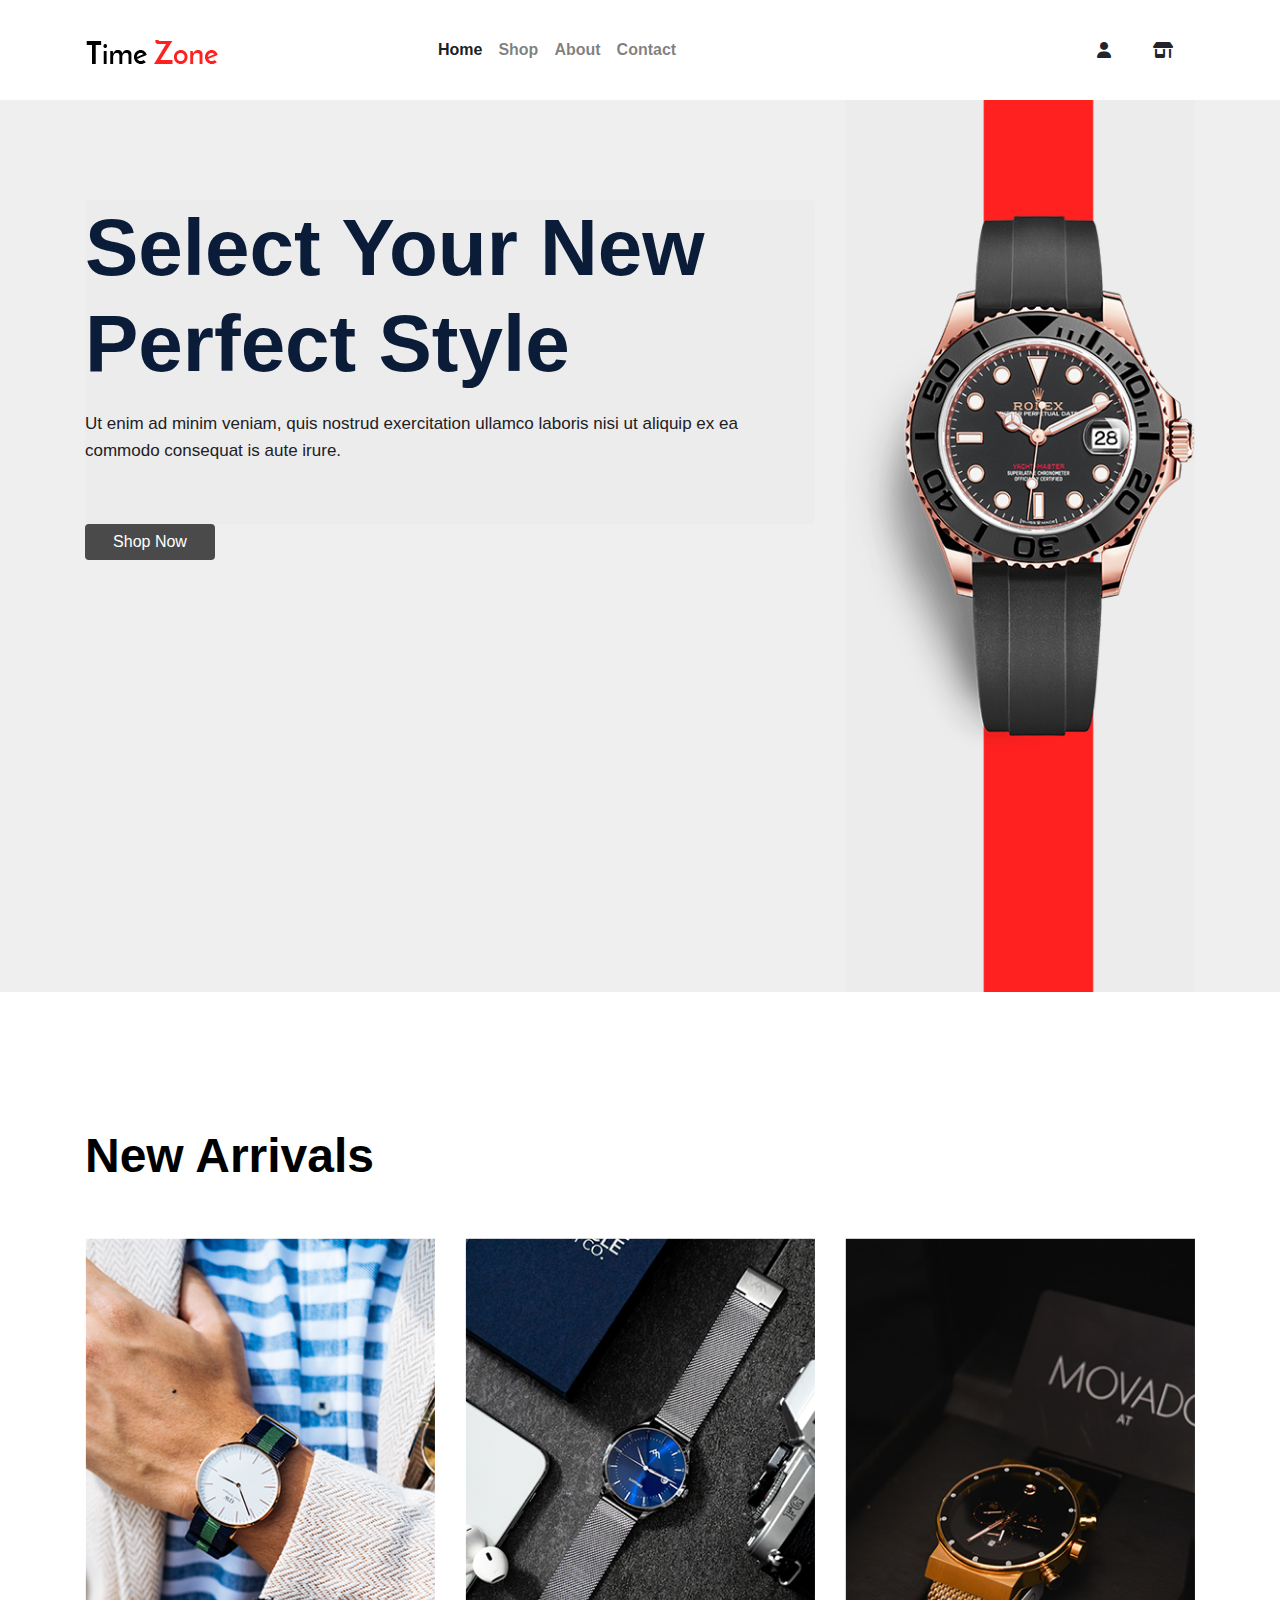
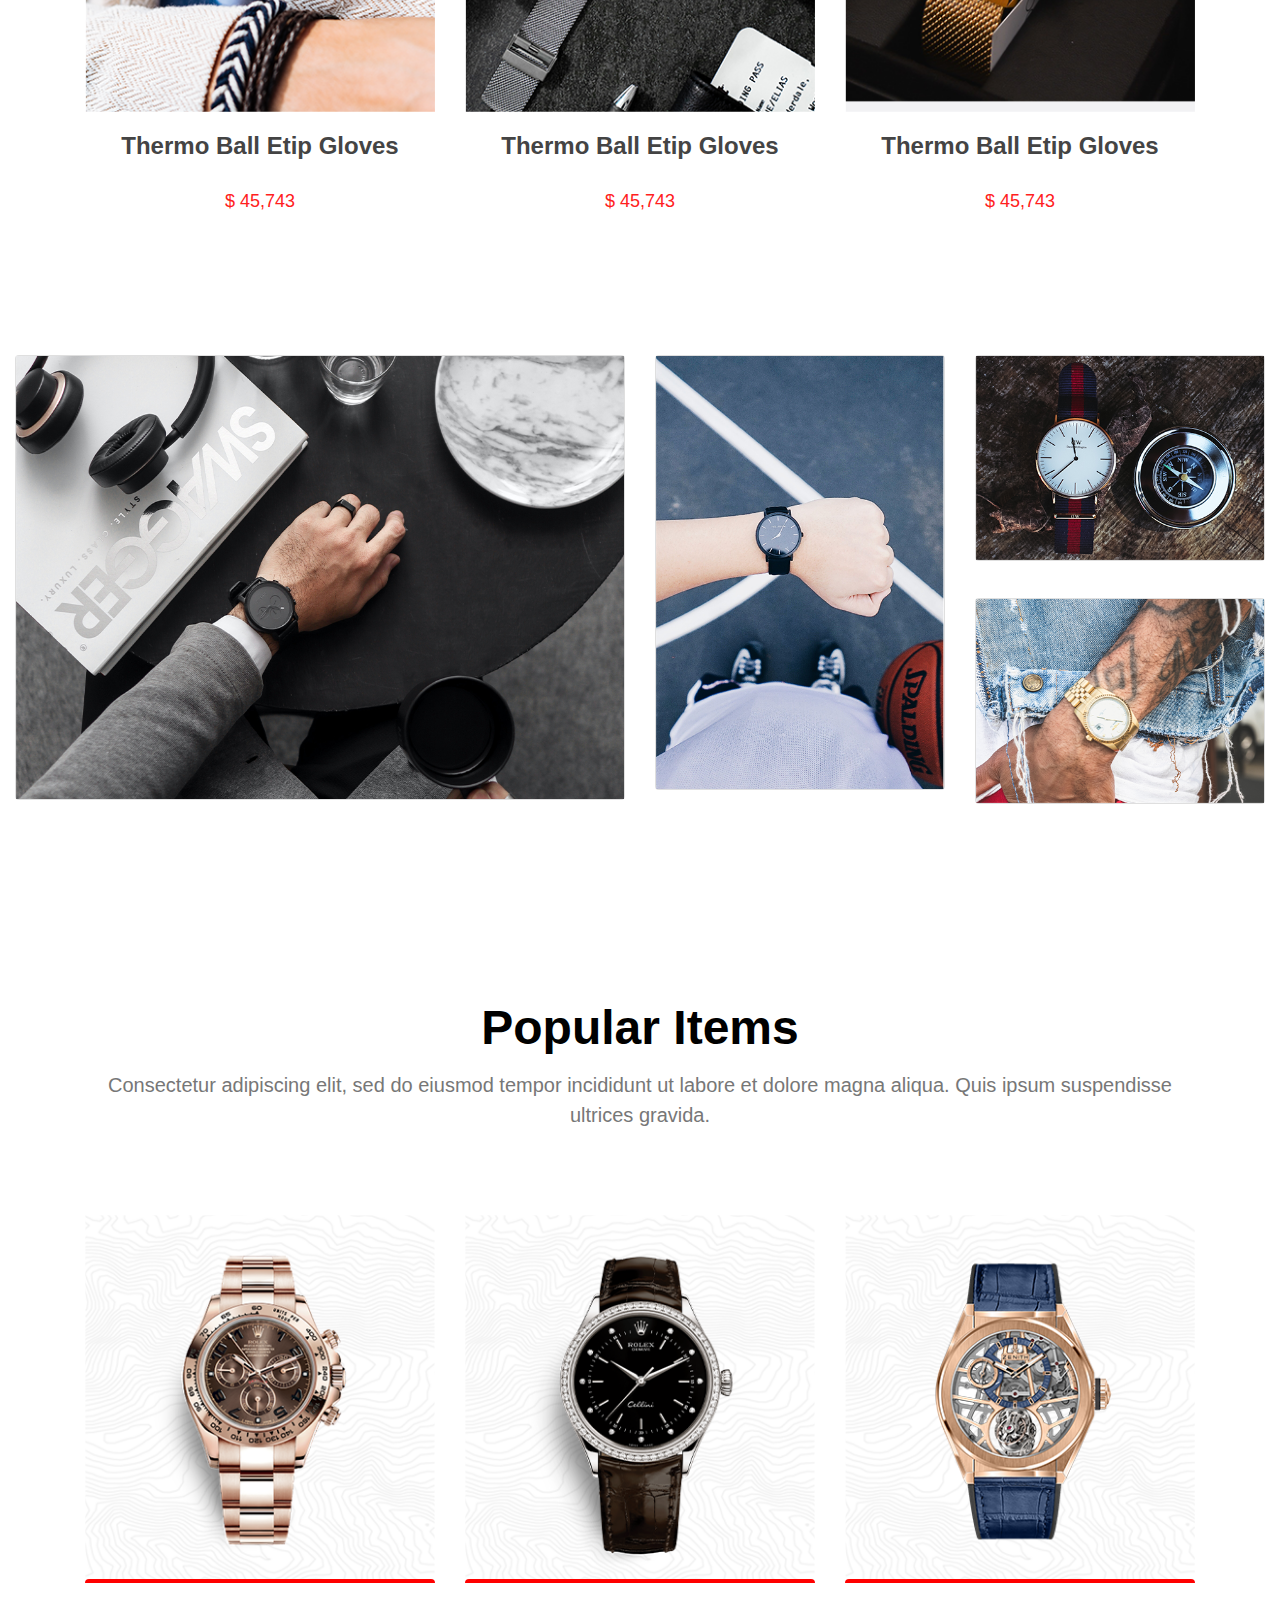
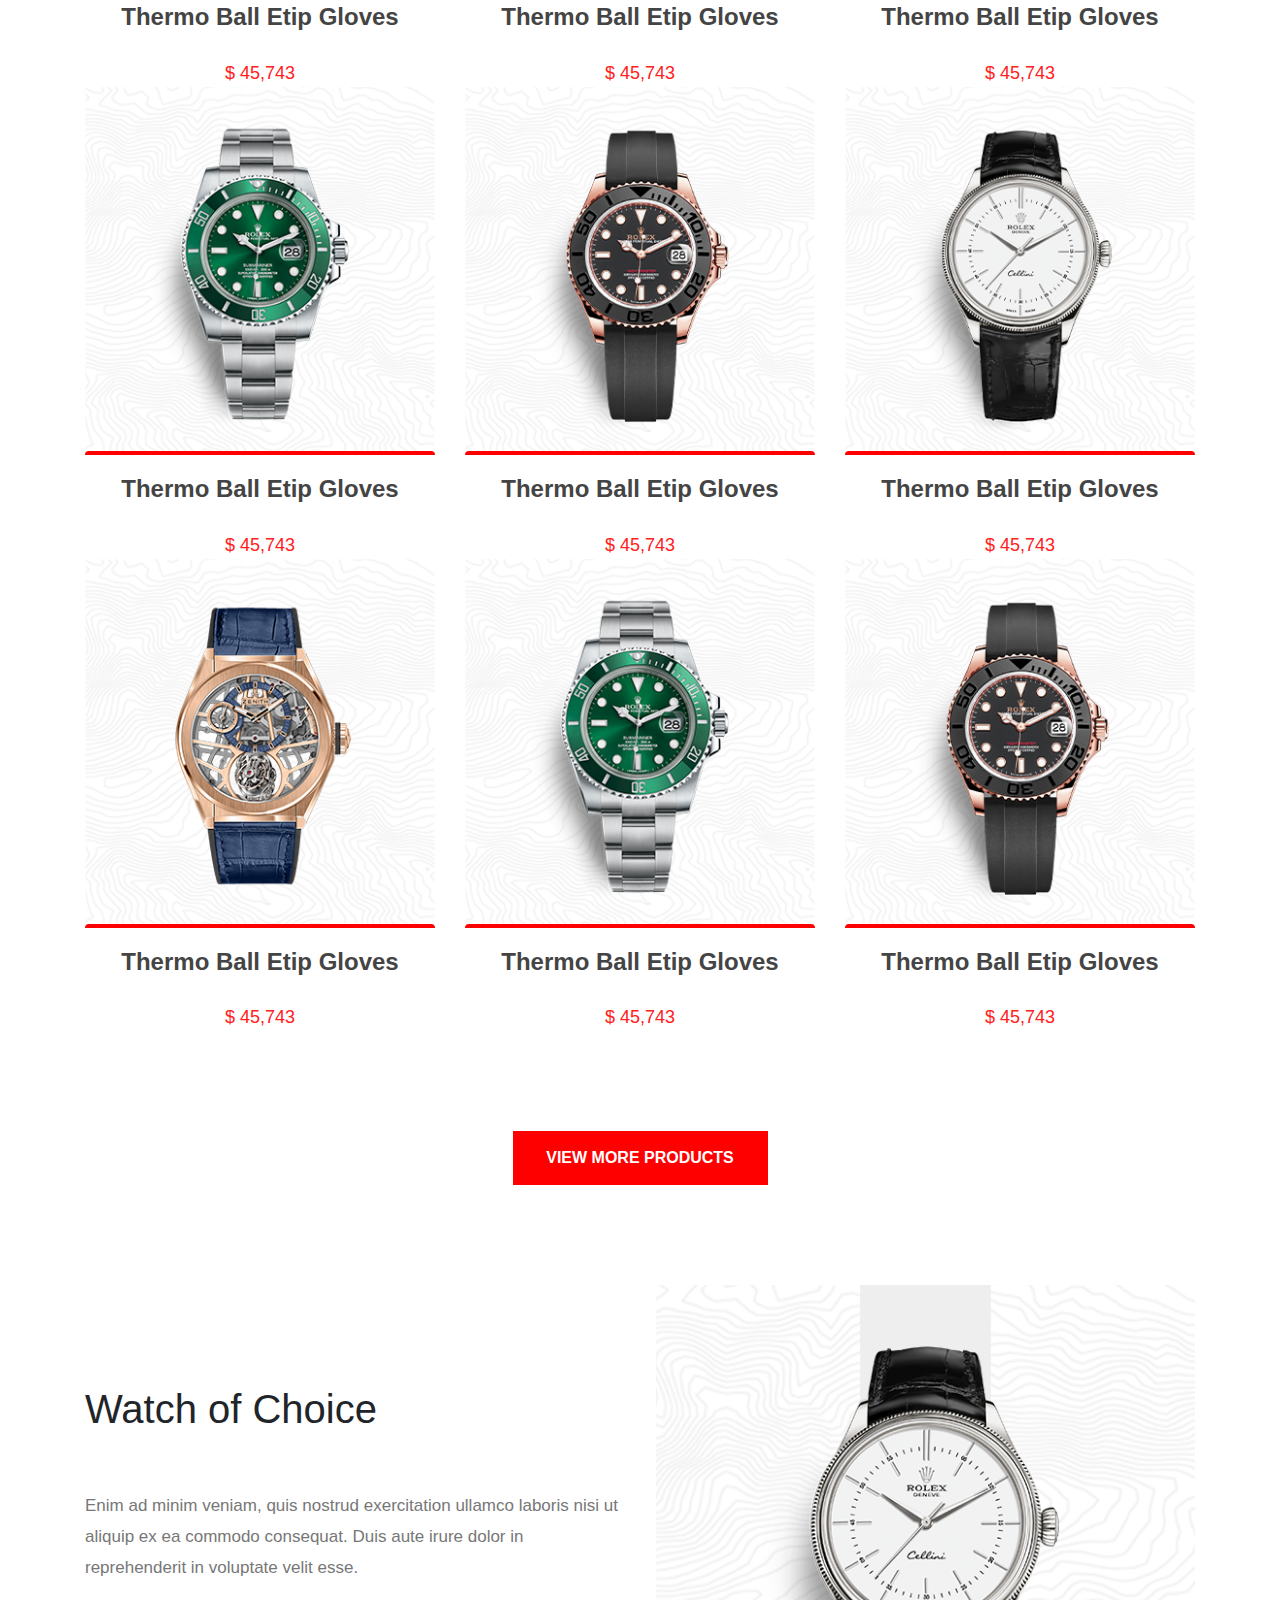
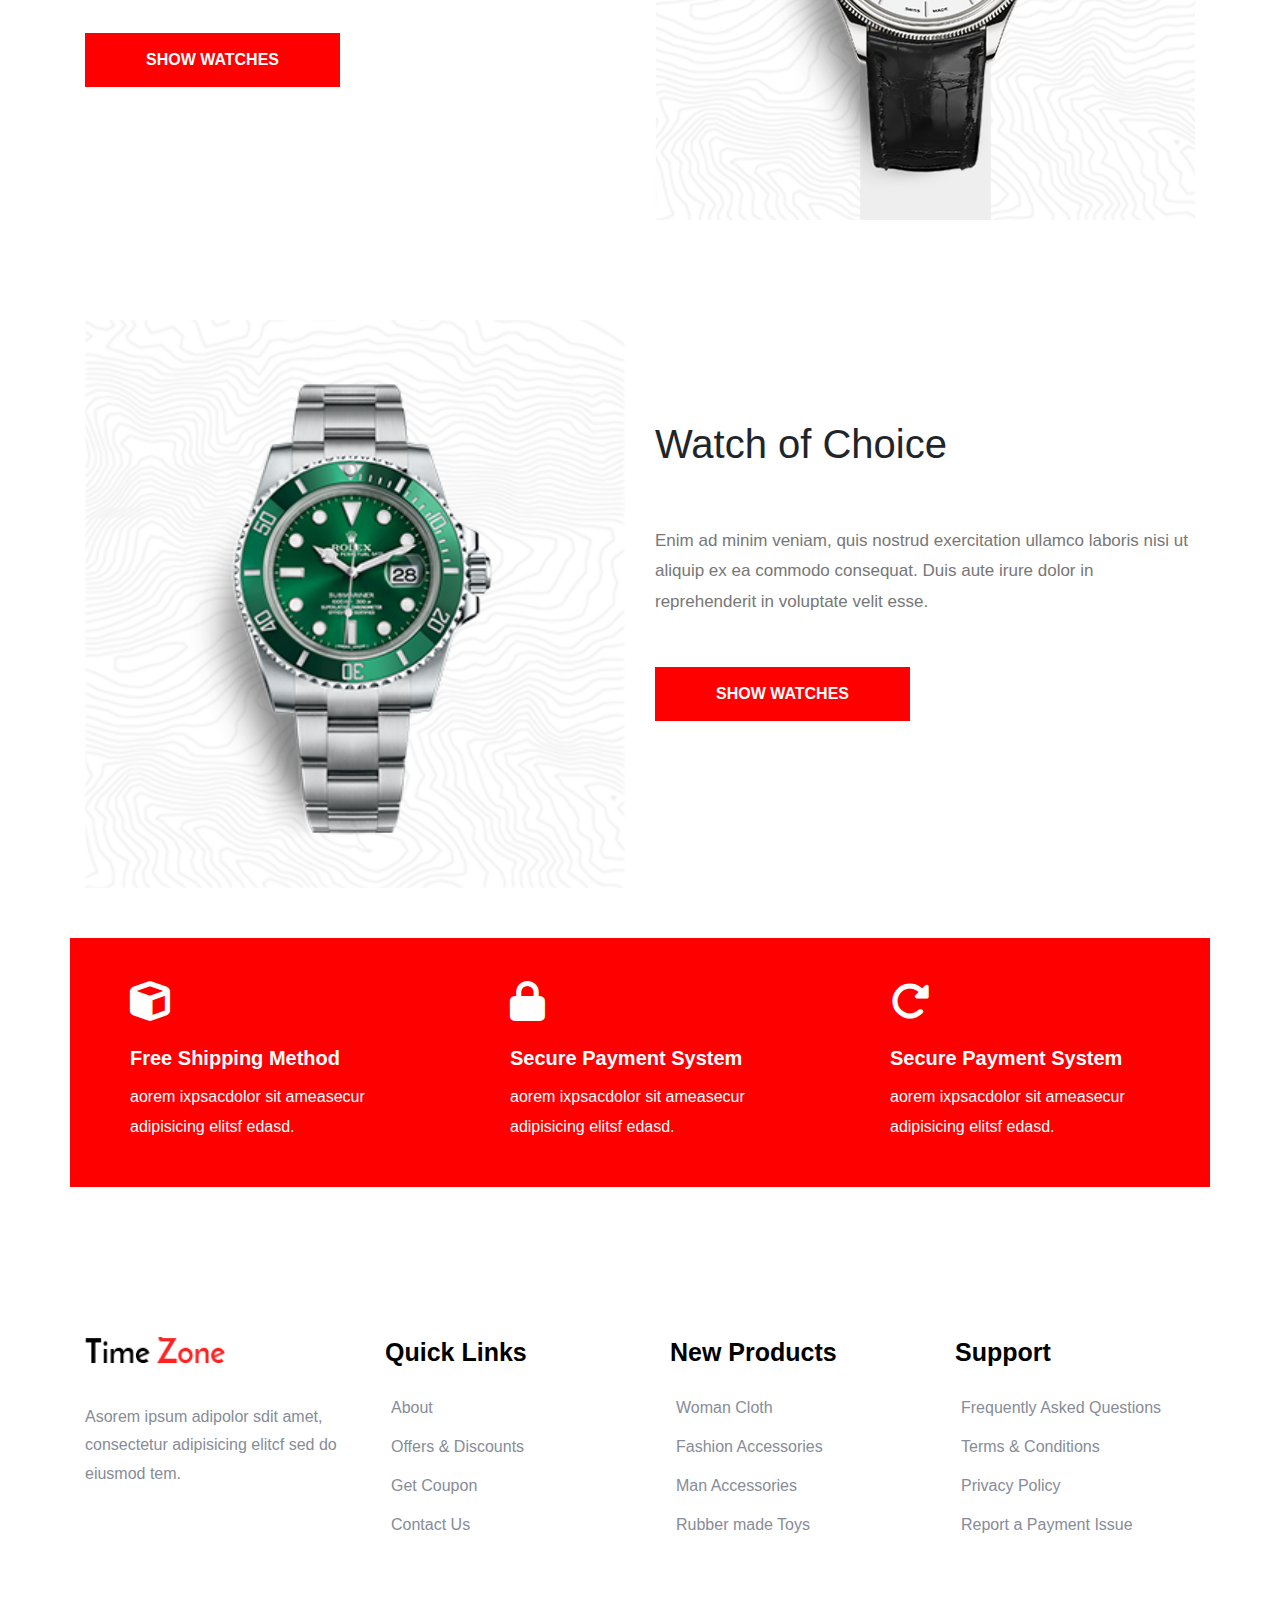
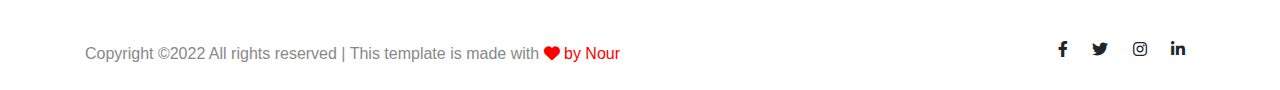
==== index.html @ ee5b6ab2 "home page" ====
<!DOCTYPE html>
<html lang="en">
<head>
    <meta charset="UTF-8">
    <meta name="viewport" content="width=device-width, initial-scale=1.0">
    
    <link rel="stylesheet" href="css/bootstrap.min.css">
    <link rel="stylesheet" href="css/main.css">
    <link rel="stylesheet" href="css/animate.css">
    <link rel="stylesheet" href="css/all.min.css">
    <title>home</title>
</head>
<body>

<header class="header color-head ">
    
    <nav class="navbar navbar-expand-lg navbar-light container">
        <a class="navbar-brand" href="#">
            <img src="img/download.webp">
        </a>
        <button class="navbar-toggler" type="button" data-toggle="collapse" data-target="#navbarSupportedContent"
                aria-controls="navbarSupportedContent" aria-expanded="false" aria-label="Toggle navigation">
                <span class="navbar-toggler-icon"></span>
        </button>
      
        <div class="collapse navbar-collapse" id="navbarSupportedContent">
          <ul class="navbar-nav m-auto">
            <li class="nav-item active">
              <a class="nav-link" href="index.html">Home <span class="sr-only">(current)</span></a>
            </li>
            <li class="nav-item">
              <a class="nav-link" href="shop.html">Shop</a>
            </li>
            <li class="nav-item">
              <a class="nav-link"  href="about.html">About</a>
            </li>
            <li class="nav-item">
                <a class="nav-link" href="contact.html">Contact</a>
            </li>
          </ul>
          <ul class="navbar-nav ml-auto">
          
            <li>
               <i class="fa-solid fa-user"></i>
            </li> 
            <li>
                <i class="fa-solid fa-shop"></i>
            </li> 
          </ul>

        </div>
      </nav>
</header>

<section class="watch">
    <div class="container">
        <div class="row">
          <div class="col-lg-8 col-md-6 col-sm-12">
              <div class="card">
                <h1 class="" style="animation-delay: 0.4s;">Select Your New Perfect Style</h1>
                <p  class="" style="animation-delay: 0.7s;">Ut enim ad minim veniam, quis nostrud exercitation ullamco laboris nisi ut aliquip ex ea commodo consequat is aute irure.</p>
             </div>
             <button type="button" class="btn btn-secondary">
                <a href="#pop">Shop Now</a>
              </button>
        </div>
          <div class="col-lg-4 col-md-6 col-sm-12 hidden">
            <div class="card img">
               <img src="img/xwatch.png">
            </div>
          </div>
        </div>
      </div>

</section>

<section class="arrival">
    <div class="container">

        <div class="text">
            <h2>New Arrivals</h2>
        </div>
        <div class="row">
           <div class="col-lg-4 col-md-6 col-sm-12">
               <div class="card">
                <div class="image">
                  <img src="img/xnew_product1.png">
                </div>
                <h3>Thermo Ball Etip Gloves</h3>
                <span>$ 45,743</span>
               </div>
          
           </div>
           <div class="col-lg-4 col-md-6 col-sm-12">
               <div class="card">     
                <div class="image">
                  <img src="img/xnew_product2.png">
                </div>
                <h3>Thermo Ball Etip Gloves</h3>
                <span>$ 45,743</span>
               </div>
               
            
           </div>
           <div class="col-lg-4 col-md-6 col-sm-12 m-auto">
              <div class="card">
                <div class="image">
                   <img src="img/xnew_product3.png">
                </div>

                <h3>Thermo Ball Etip Gloves</h3>
                <span>$ 45,743</span>
              </div>            
            
           </div>

        </div>
    </div>

</section>


<section class="man">
    <div class="container-fluid">
        <div class="row">
            <div class="col-lg-6 col-md-6 col-sm-12">
                <div class="card">
                  <div class="image">
                     <img src="img/xgallery1.webp">
                  </div>
                </div>
            </div>
            <div class="col-lg-3 col-md-6 col-sm-12">
                <div class="card">
                  <div class="image">
                     <img src="img/xgallery2.webp">
                  </div>
                </div>
            </div>
            <div class="col-lg-3 col-md-6 col-sm-12">
                <div class="card  card2 arrange">
                  <div class="image">
                     <img src="img/xgallery3.webp">
                  </div>
                </div>

                <div class="card arrange">
                    <div class="image">
                       <img src="img/xgallery4.webp">
                    </div>
                  </div>
            </div>



        </div>

    </div>

</section>


<section class="popular" id="pop">
    <div class="container">
        <div class="section-tittle mb-70 text-center change">
            <h2>Popular Items</h2>
            <p>Consectetur adipiscing elit, sed do eiusmod tempor incididunt ut labore et dolore magna aliqua. Quis ipsum suspendisse ultrices gravida.</p>
        </div>


        <div class="row">
           <div class="col-lg-4 col-md-6">
              <div class="card appear">
                  <div class="image">
                      <img src="img/xpopular1.png">
                      <i class="fa-solid fa-heart"></i>
                      <button class="btn">Add To cart</button>
                  </div>
                  <h3>Thermo Ball Etip Gloves</h3>
                  <span>$ 45,743</span>
              </div>

           </div>
           <div class="col-lg-4 col-md-6">
            <div class="card appear">
                <div class="image">
                    <img src="img/xpopular2.png">
                    <i class="fa-solid fa-heart"></i>
                    <button class="btn">Add To cart</button>
                </div>
                <h3>Thermo Ball Etip Gloves</h3>
                <span>$ 45,743</span>
            </div>

         </div>

         <div class="col-lg-4 col-md-6">
            <div class="card appear">
                <div class="image">
                    <img src="img/xpopular3.png">
                    <i class="fa-solid fa-heart"></i>
                    <button class="btn">Add To cart</button>
                </div>
                <h3>Thermo Ball Etip Gloves</h3>
                <span>$ 45,743</span>
            </div>

         </div>

         <div class="col-lg-4 col-md-6">
            <div class="card appear">
                <div class="image">
                    <img src="img/xpopular4.png">
                    <i class="fa-solid fa-heart"></i>
                    <button class="btn">Add To cart</button>
                </div>
                <h3>Thermo Ball Etip Gloves</h3>
                <span>$ 45,743</span>
            </div>

         </div>
         <div class="col-lg-4 col-md-6">
          <div class="card appear">
              <div class="image">
                  <img src="img/xpopular5.png">
                  <i class="fa-solid fa-heart"></i>
                  <button class="btn">Add To cart</button>
              </div>
              <h3>Thermo Ball Etip Gloves</h3>
              <span>$ 45,743</span>
          </div>

       </div>

       <div class="col-lg-4 col-md-6">
          <div class="card appear">
              <div class="image">
                  <img src="img/xpopular6.png">
                  <i class="fa-solid fa-heart"></i>
                  <button class="btn">Add To cart</button>
              </div>
              <h3>Thermo Ball Etip Gloves</h3>
              <span>$ 45,743</span>
          </div>

       </div>

       <div class="col-lg-4 col-md-6">
        <div class="card appear">
            <div class="image">
                <img src="img/xpopular3.png">
                <i class="fa-solid fa-heart"></i>
                <button class="btn">Add To cart</button>
            </div>
            <h3>Thermo Ball Etip Gloves</h3>
            <span>$ 45,743</span>
        </div>

     </div>

     <div class="col-lg-4 col-md-6">
        <div class="card appear">
            <div class="image">
                <img src="img/xpopular4.png">
                <i class="fa-solid fa-heart"></i>
                <button class="btn">Add To cart</button>
            </div>
            <h3>Thermo Ball Etip Gloves</h3>
            <span>$ 45,743</span>
        </div>

     </div>
     <div class="col-lg-4 col-md-6">
      <div class="card appear">
          <div class="image">
              <img src="img/xpopular5.png">
              <i class="fa-solid fa-heart"></i>
              <button class="btn">Add To cart</button>
          </div>
          <h3>Thermo Ball Etip Gloves</h3>
          <span>$ 45,743</span>
      </div>

   </div>


        </div>
     <div class="row justify-content-center">
         <div class="button">
            <button type="button" class="btn2 btn-secondary" id="show">
                VIEW MORE PRODUCTS
            </button>
        </div>
           
     </div>
 

    </div>
</section>


<!-- <section class="vid">
    <div class="container-fluid">
        <div class="row">
           <div class="col-lg-12">
            <video loop muted>
                <source src="video/Prickly Situation – Munki and Trunk Season 1 #7.mp4">
           </video>
        </div>
    </div>



</section> -->


<section class="choice">
    <div class="container">
       <div class="row">
           <div class="col-lg-6 col-md-6 col-sm-12 show">
               <div class="card">
                    <h1>Watch of Choice</h1>
                    <p>Enim ad minim veniam, quis nostrud exercitation ullamco laboris nisi ut aliquip ex ea commodo consequat. Duis aute 
                        irure dolor in reprehenderit in voluptate velit esse.</p>
                    <button type="button" class="btn3 btn-secondary">
                            <a href="#">SHOW WATCHES</a>
                    </button>
               </div>
        </div>
           <div class="col-lg-6 col-md-6 col-sm-12">
                <div class="card">
                <img src="img/xchoce_watch1.webp">
                </div>

           </div>


       </div>


    </div>

</section>

<section class="choice">
    <div class="container">
       <div class="row">

            <div class="col-lg-6 col-md-6">
                <div class="card">
                   <img src="img/xpopular4.png">
               </div>

            </div>
         <div class="col-lg-6 show col-md-6">
           <div class="card">
                <h1>Watch of Choice</h1>
                <p>Enim ad minim veniam, quis nostrud exercitation ullamco laboris nisi ut aliquip ex ea commodo consequat. Duis aute 
                    irure dolor in reprehenderit in voluptate velit esse.</p>
                <button type="button" class="btn3 btn-secondary">
                        <a href="#">SHOW WATCHES</a>
                </button>
            </div>
          </div>

        </div>

    </div>

</section>


<section class="secure">
    <div class="container">
        <div class="row">
          <div class="col-lg-4 col-md-6 col-sm-12">
              <div class="card">
                <i class="fa-solid fa-cube"></i>
                <h6>Free Shipping Method</h6>
                <p>aorem ixpsacdolor sit ameasecur adipisicing elitsf edasd.</p>
              </div>
          </div>

          <div class="col-lg-4 col-md-6 col-sm-12">
            <div class="card">
              <i class="fa-solid fa-lock"></i>
              <h6>Secure Payment System</h6>
              <p>aorem ixpsacdolor sit ameasecur adipisicing elitsf edasd.</p>
            </div>


        </div>

        <div class="col-lg-4 col-md-6 col-sm-12">
            <div class="card">
              <i class="fa-solid fa-rotate-right"></i>
              <h6>Secure Payment System</h6>
              <p>aorem ixpsacdolor sit ameasecur adipisicing elitsf edasd.</p>
            </div>


        </div>


        </div>
    </div>

</section>

<section class="foot">
   <div class="container">
       <div class="row">
           <div class="col-lg-3 col-md-6 col-sm-12">
             <div class="card">
               <div class="logo">
                    <a href="index.html">
                        <img src="img/download.webp" alt="">
                    </a>
               </div>

               <p>Asorem ipsum adipolor sdit amet, consectetur adipisicing 
                   elitcf sed do eiusmod tem.</p>

             </div>

           </div>

           <div class="col-lg-3 col-md-6 col-sm-12">
            <div class="card">
                <h4>Quick Links</h4>
                <ul>
                    <li><a href="#">About</a></li>
                    <li><a href="#"> Offers &amp; Discounts</a></li>
                    <li><a href="#"> Get Coupon</a></li>
                    <li><a href="#"> Contact Us</a></li>
                </ul>

               
            </div>

          </div>

          <div class="col-lg-3 col-md-6 col-sm-12">
            <div class="card">
                <h4>New Products</h4>
                <ul>
                    <li><a href="#">Woman Cloth</a></li>
                    <li><a href="#">Fashion Accessories</a></li>
                    <li><a href="#"> Man Accessories</a></li>
                    <li><a href="#"> Rubber made Toys</a></li>
                </ul>
               
            </div>

          </div>

          <div class="col-lg-3 col-md-6 col-sm-12">
            <div class="card">
                <h4>Support</h4>
                <ul>
                    <li><a href="#" class="freq">Frequently Asked Questions</a></li>
                    <li><a href="#">Terms &amp; Conditions</a></li>
                    <li><a href="#">Privacy Policy</a></li>
                    <li><a href="#" class="freq">Report a Payment Issue</a></li>
                </ul>
                     
            </div>

          </div>
       </div>

       <div class="corlib">
           <div class="face2">
            <p>Copyright ©2022 All rights reserved | This template is made with 
            <i class="fa-solid fa-heart"></i>
            <a class="nour" href="https://colorlib.com/">by Nour</a></p>
            
        
            </div>
            <div class="face">
                <a class="lin" href="#"><i class="fa-brands fa-facebook-f"></i></a>
                <a class="lin" href="#"><i class="fa-brands fa-twitter"></i></a>
                <a class="lin"  href="#"><i class="fa-brands fa-instagram"></i></a>
                <a class="lin"  href="#"><i class="fa-brands fa-linkedin-in"></i></a>

            </div>
        </div>
   </div>

</section>






<script src="js/jquery.slim.min.js"></script>
<script src="js/popper.min.js"></script>
<script src="js/bootstrap.min.js"></script>
<script src="js/wow.min.js"></script>
<script src="js/scriptFile.js"></script>
    
</body>
</html>
---- css/main.css ----
*{
    margin: 0;
    padding: 0;
}

img {
    width: 100%;
}
nav{
    height: 100px;
}
li a{
        font-size: 16px;
        font-family: "Josefin Sans",sans-serif;
        color: #141517;
        font-weight: 600;
        padding: 45px 21px;
}
.container{
  padding-left:-20px;
 
}  
li i{
    padding: 45px 21px;
}
header{
    position: fixed;
    width: 100%;
    z-index: 5;
}
.color-head{
   background-color: #fff;
}

/* start of home page */
.watch{
    background: rgba(204, 204, 204, 0.315);
}
.watch .col-lg-8{
margin-top: 200px;
justify-content: center;
position: relative;
}
.watch .col-lg-8 h1{
    font-size: 80px;
    font-weight: 600;
    line-height: 1.2;
    font-family: "Josefin Sans",sans-serif;
    color: #0b1c39;
    /* padding-top: 150px; */
    
}
.watch .col-lg-8 p{
    font-size: 17px;
    line-height: 1.6;
    font-weight: 400;
    margin-bottom: 39px;
    color: #212025;
    margin-bottom: 60px;
    padding-right: 50px;
    padding-top: 10px;
}
.watch .img {
    overflow: hidden;
}
.watch .img img {
    animation-name: watch;
    animation-duration: 3s;
    animation-iteration-count: infinite;

}

@keyframes watch {
    0% {
        transform: scale(1);
    }

    50% {
        transform: scale(1.04);
    }

    100% {
        transform: scale(1);
    }
}

.watch .card{
    background: rgba(204, 204, 204, 0.055);
    border: none;
}
.watch .btn{
    border: none;
    width: 130px;
    position: relative;
    z-index: 1;
    background: #4a4a4b;
}


.btn::after{
    content: "";
    position: absolute;
    inset: 0;
    width:0%;
    height:100%;
    z-index: -1;
    border-radius: 0px;
    background-color: red;
    transition: all 0.5s cubic-bezier(0.5, 1.6, 0.4, 0.7);
}
.btn:hover::after{
  
    width: 100%;

   
}
.watch .btn a{
    text-decoration: none;
    color: #fff;
    z-index: 3;
}
.arrival{
    margin-top: 70px;
    margin-bottom: 70px;
}
.arrival .text h2{
    color: #000;
    font-size: 48px;
    font-weight: 700;
    font-family: "Josefin Sans",sans-serif;
    padding-top: 70px;
    line-height: 1;
    padding-bottom: 50px;
}
.arrival .col-lg-4 h3{
    padding-top: 20px;
    color: #444444;
    font-weight: 700;
    font-size: 24px;
    text-align: center;
}
.arrival .col-lg-4 span{
  text-align: center;
  padding-top: 20px;
  color: #ff2020;
  font-size: 18px;
  font-weight: 500;
}
.arrival .card{
    border: none;
}
.arrival .card .image{
   overflow: hidden;
}
.arrival .card img{
   
    transition: all 0.5s;
}

.arrival .card:hover img{
   transform: scale(1.1);
}

.man{
    padding-top: 70px;
    margin-bottom: 200px;
}
.man .card2{  
      margin-bottom: 37px;
}

.man .card .image{
    overflow: hidden;
 }
 .man .card img{
    
     transition: all 0.5s;
 }
 
 .man .card:hover img{
    transform: scale(1.1);
    opacity: 0.5;
 }

.popular .change h2{
    color: #000;
    font-size: 48px;
    font-weight: 700;
    line-height: 1;
    font-family: "Josefin Sans",sans-serif;
    margin-top: 70px;
}
.popular .change p{
    font-family: "Roboto",sans-serif;
    color: #777;
    font-size: 20px;
    line-height: 1.5;
    margin-bottom: 15px;
    text-align: center;
    padding-top: 10px; 
    padding-bottom: 70px;
    
}

.popular .card{
    border: none;
}
.popular .col-lg-4 h3{
    padding-top: 20px;
    color: #444444;
    font-weight: 700;
    font-size: 24px;
    text-align: center;
}
.popular .col-lg-4 span{
  text-align: center;
  padding-top: 20px;
  color: #ff2020;
  font-size: 18px;
  font-weight: 500;
}
.popular .image {
    position: relative;
    overflow: hidden;
}
.popular .card i{
    position: absolute;
    right: 0;
    top: 0;
    visibility: hidden;
    font-size: 35px;
    transition: all 0.5s;
   
}
.popular .card:hover i{
    visibility:visible
}
.popular .card .btn{
    border: none;
    background-color: red;
    padding: 15px 25px;
   position: absolute;
   left: 0;
   right: 0;
   bottom: -50px;
   transition: all 0.5s;
}

.popular .card:hover .btn{
    bottom: 0;
}
.popular .btn2 a{
    text-decoration: none;
    color: #fff;
    z-index: 3;
}
.popular .button{
    padding-top: 100px;
}
.popular .btn2{
    border: none;
    width: 255px;
    padding: 15px 10px;
    position: relative;
    z-index: 1;
    background-color: red;
    font-size: 16px;
    font-weight: 600;
    position: relative;
 
    
}
.btn2::after{
    content: "";
    position: absolute;
    inset: 0;
    width:0%;
    height:100%;
    z-index: -1;
    border-radius: 0px; 
    background: #4a4a4b;
    transition: all 0.5s cubic-bezier(0.5, 1.6, 0.4, 0.7);
}
.btn2:hover::after{
    width: 100%;
    height: 100%;
}
.choice{
    margin-top: 100px;
}
.choice .card{
    border: none;
}
.choice .show{
    margin-top: 100px;
}
.choice .row .h1{
    color: #000;
    font-size: 100px;
    font-weight: 700;
    line-height: 1;
    margin-bottom: 40px;
    font-style: normal;
    font-family: "Josefin Sans",sans-serif;
}
.choice .row p{
    margin-bottom: 50px;
    font-size: 17px;
    font-family: "Roboto",sans-serif;
    color: #777;
    padding-top: 50px;
    line-height: 1.8;
}

.choice .btn3 a{
    text-decoration: none;
    color: #fff;
    z-index: 3;
}
.choice .button{
    padding-top: 100px;
}
.choice .btn3{
    border: none;
    width: 255px;
    padding: 15px 10px;
    position: relative;
    z-index: 1;
    background-color: red;
    font-size: 16px;
    font-weight: 600;
    position: relative;
 
    
}
.btn3::after{
    content: "";
    position: absolute;
    inset: 0;
    width:0%;
    height:100%;
    z-index: -1;
    border-radius: 0px; 
    background: #4a4a4b;
    transition: all 0.5s cubic-bezier(0.5, 1.6, 0.4, 0.7);
}
.btn3:hover::after{
    width: 100%;
    height: 100%;
}

.secure{
    margin-top: 50px;
}
.secure .container{
    background-color: red;
}
.secure .row{
    padding-bottom: 30px;
}
.secure .card{
    padding: 43px 20px 0 45px;
    background-color: red;
    border: none;
}
.secure .card i{
    font-size: 40px;
    color: #fff;
    margin-bottom: 25px;
    display: block;
}

.secure .card h6{
    color: #fff;
    font-size: 20px;
    font-weight: 700;
    line-height: 1.2;
    margin-bottom: 12px;
    font-family: "Roboto",sans-serif;
}
.secure .card p{
    font-family: "Roboto",sans-serif;
    font-size: 16px;
    line-height: 30px;
    margin-bottom: 15px;
    color: #fff;
}

.foot{
    margin-top: 150px;
}

.foot .card .logo{
    margin-bottom: 40px;
    width:140px;
}
.foot .card {
   border: none;
   
}
.foot .card p{
    color: #868c98;
    font-size: 16px;
    margin-bottom: 50px;
    line-height: 1.8;
    font-family: "Roboto",sans-serif;
}
.foot .card h4{
    color: #000;
    font-size: 25px;
    margin-bottom: 29px;
    font-weight: 550;
    font-family: "Roboto",sans-serif;
    padding-left: 15px;
}
.foot .card ul{
    list-style: none;
}
.foot .card li{
    margin-bottom: 15px;
}
.foot .card li a{
    color: #868c98;
    font-weight: 300;
}

.foot .corlib{
    margin-top: 70px;
    display: flex;
    flex-wrap: wrap;
    justify-content: space-between;
}
.foot .corlib p{
   color: #888888;
    font-weight: 300;
    font-size: 16px;
    line-height: 2;
    margin-bottom: 20px;
}
.foot .corlib a{
    color: red;
}
.foot .corlib .face2 i{
    color: red;
}
.foot .corlib .face .lin{
    color: #212529;
}

.foot .corlib .face .lin{
   padding: 0px 10px;
   transition: all 0.5s;
} 
.foot .corlib .lin:hover i{
    transform: rotateX(360deg);
}

/* end of home page */


/* start of about page */
.about{
    margin: auto;
    background-image: url("../img/about_hero.png.webp");
    height: 500px;
    background-size: cover; 
    margin-bottom: 100px;
}
.about .row {
    position: relative;
}
.about .row h2{
    font-size: 70px;
    font-weight: 700;
    font-family: "Josefin Sans",sans-serif;
    color: #0b1c39;
    position: absolute;
    top:180px;
    left: 370px;
}
.mission{
    margin-top: 100px;
}
.mission .card{
    border: none;
    margin-left: 20px;
}
.mission .row{
    padding-left: 50px;
}
.mission .card h4{
    font-size: 30px;
    font-family: "Josefin Sans",sans-serif;
    font-weight: 700;
    margin-bottom: 10px;
    color: #000a2d;
    display: inline-block;
    position: relative;
    padding-left: 68px;
}
.mission .card h4::before{
    position: absolute;
    content: "";
    width: 54px;
    height: 2px;
    background: #eb566c;
    left: 0px;
    top: 50%;
    transform: translateY(-50%);
}

.mission .card p{
    color: #464d65;
    font-family: "Roboto",sans-serif;
    font-size: 11px;
    line-height: 1.8;
    margin-top: 10px;
}

.mission .card .padd{
    padding-bottom: 50px;
}

/* end of about page */

/* start of contact page */


.contact {
    background-image: url("../img/about_hero.png.webp");
    background-size: cover;
    height: 500px;
    position: relative;
}
.contact .card{
    border: none;
 
}
.contact .row h2{
    font-size: 40px;
    font-weight: 700;
    font-family: "Josefin Sans",sans-serif;
    color: #0b1c39;
    margin-top: 0px;
    text-align: center;
    position: absolute;
    top: 50%;
    left: 40%;
}

.map{
    margin-top: 70px;
}
.map .row {
    margin: auto;
}
 .map .row .col-lg-12 {
      margin: auto;
      padding-left: 200px;
}  

.get .card h2{
    font-size: 27px;
    font-weight: 600;
    margin-bottom: 20px;
    font-family: "Josefin Sans",sans-serif;
    color: #0b1c39;
    padding-top: 50px;
}
.get .card{
    border: none;
}
.get .card .form-control{
    padding-bottom: 20px;
   margin-top: 15px;
}
.get .flex{
    display: flex;
    flex-wrap: wrap;
    padding-top: 15px;
    justify-content: space-between;
    
}

.get .card .padd{
    margin-right: 50px;
}

.get .button-position{
  margin-top: 40px;
  margin-left: -10px;
} 

.get .button {
    border: 1px solid transparent;
    font-size: 15px;
    font-weight: 500;
    padding: 12px 54px;
    border-radius: 4px;
    color: #fff;
    border: 1px solid #fdcb9e;
    background-color: #ff2020;
    font-family: "Josefin Sans",sans-serif;
    transition: all 0.5s;
} 
.get .button:hover{
    color: #000;
    transform: scale(1.02);
}

.get .card .house{
    margin-top: 110px;
    margin-bottom: 20px;
}
.get .card .phone{
    margin-bottom: 20px;
}
.get .logo-text{
    display: flex;
    flex-wrap: wrap;
    margin-left: 25px;
}
.get .card .logo{
    margin-right: 20px;
    color: #8f9195;
    font-size: 27px;
}
.get .card .text h3{
    font-size: 16px;
    color: #2a2a2a;
    font-family: "Josefin Sans",sans-serif;
    color: #0b1c39;
    font-weight: 500;
}

.get .card .text p{
    color: #8a8a8a;
    font-family: "Roboto",sans-serif;
    color: #777;
    font-size: 16px;
    margin-bottom: 15px;
}

/* end of contact page */











@media screen and (max-width:992px) {
    .arrival .row .padd{
        padding-top: 45px;
    }

    .watch .col-lg-8 h1 {
        font-size: 40px;
    }
    .watch .img{
        width: 55%;
    }
    .man .arrange{
        padding-top: 85px;
    }
    .secure{
        margin-top: 50px;
     }


     .contact h2{
        left: 200px;
    }
    .about .row h2{
        left: 218px;
    }
    .mission .row p{
     font-size: 18px;
    }
    .secure .card h6{
        font-size: 22px;
    }
    .secure .card p{
      font-size: 20px;
    }
    .foot .card p{
      font-size: 20px;
    }
    .foot .card li a {
        font-size: 18px;
    }
      .foot .corlib p {
        font-size: 21px;
      }
     .foot .support .freq{
        font-size: 13px;
     }
     .man .card{
        margin-top: 20px;
     }
  /* start of page contact */
    .map .container {
        margin-left: 30px;
    }
  /* end of page contact */

  /* start shop page */
  .shop {
    height: 140px;
  }
  .shop .row h2{
    left: 35%;
   }
   /* end shop page */


}
@media screen and (max-width:600px) {
    header button{
        margin-right: 20px;
    }
    .man .arrange{
        width: 85%;
    }
    .watch .col-lg-8 {
        margin-top: 40px;
    }
    .man .card{
        padding-top: 0px;
    }
    .watch .card{
        margin-top: 76px;
    }
    .watch .row h1{
        font-size: 33px;
        line-height: 1.2;
        margin-bottom: 26px;
    }
    .man{
        padding-top: 0px;
    }
    .hidden{
        display: none;
    }
    .choice .card{
        padding-bottom: 30px;
    }
    .arrival .row span{
        padding-bottom: 15px;
    }

    .man .card2{
        padding-top: 5px;
    }
    .secure{
       margin-top: 50px;
    }

    .foot .card li a {
        font-size: 16px;
    }
    .foot .card p {
        font-size: 16px;
    }
    .foot .corlib p {
        font-size: 16px;
    }

/* start about page */
   .about .row h2 {
        left: 105px;
        font-size: 42px;
    }
    .mission .row {
        padding-left: 0px;
    }

    /* end about page */

  /* start contact page */
    .contact{
        height: 320px;
     }

   .contact h2{
       left: 200px;
   }
   .contact .row h2{
       left: 95px;
   }
   .map{
    display: none;
   }
   /* end contact page */

  /* start shop page */
    .shop {
    height: 60px;
    }
    .shop .row h2{
    left: 19%;
    }
    /* end shop page */

}
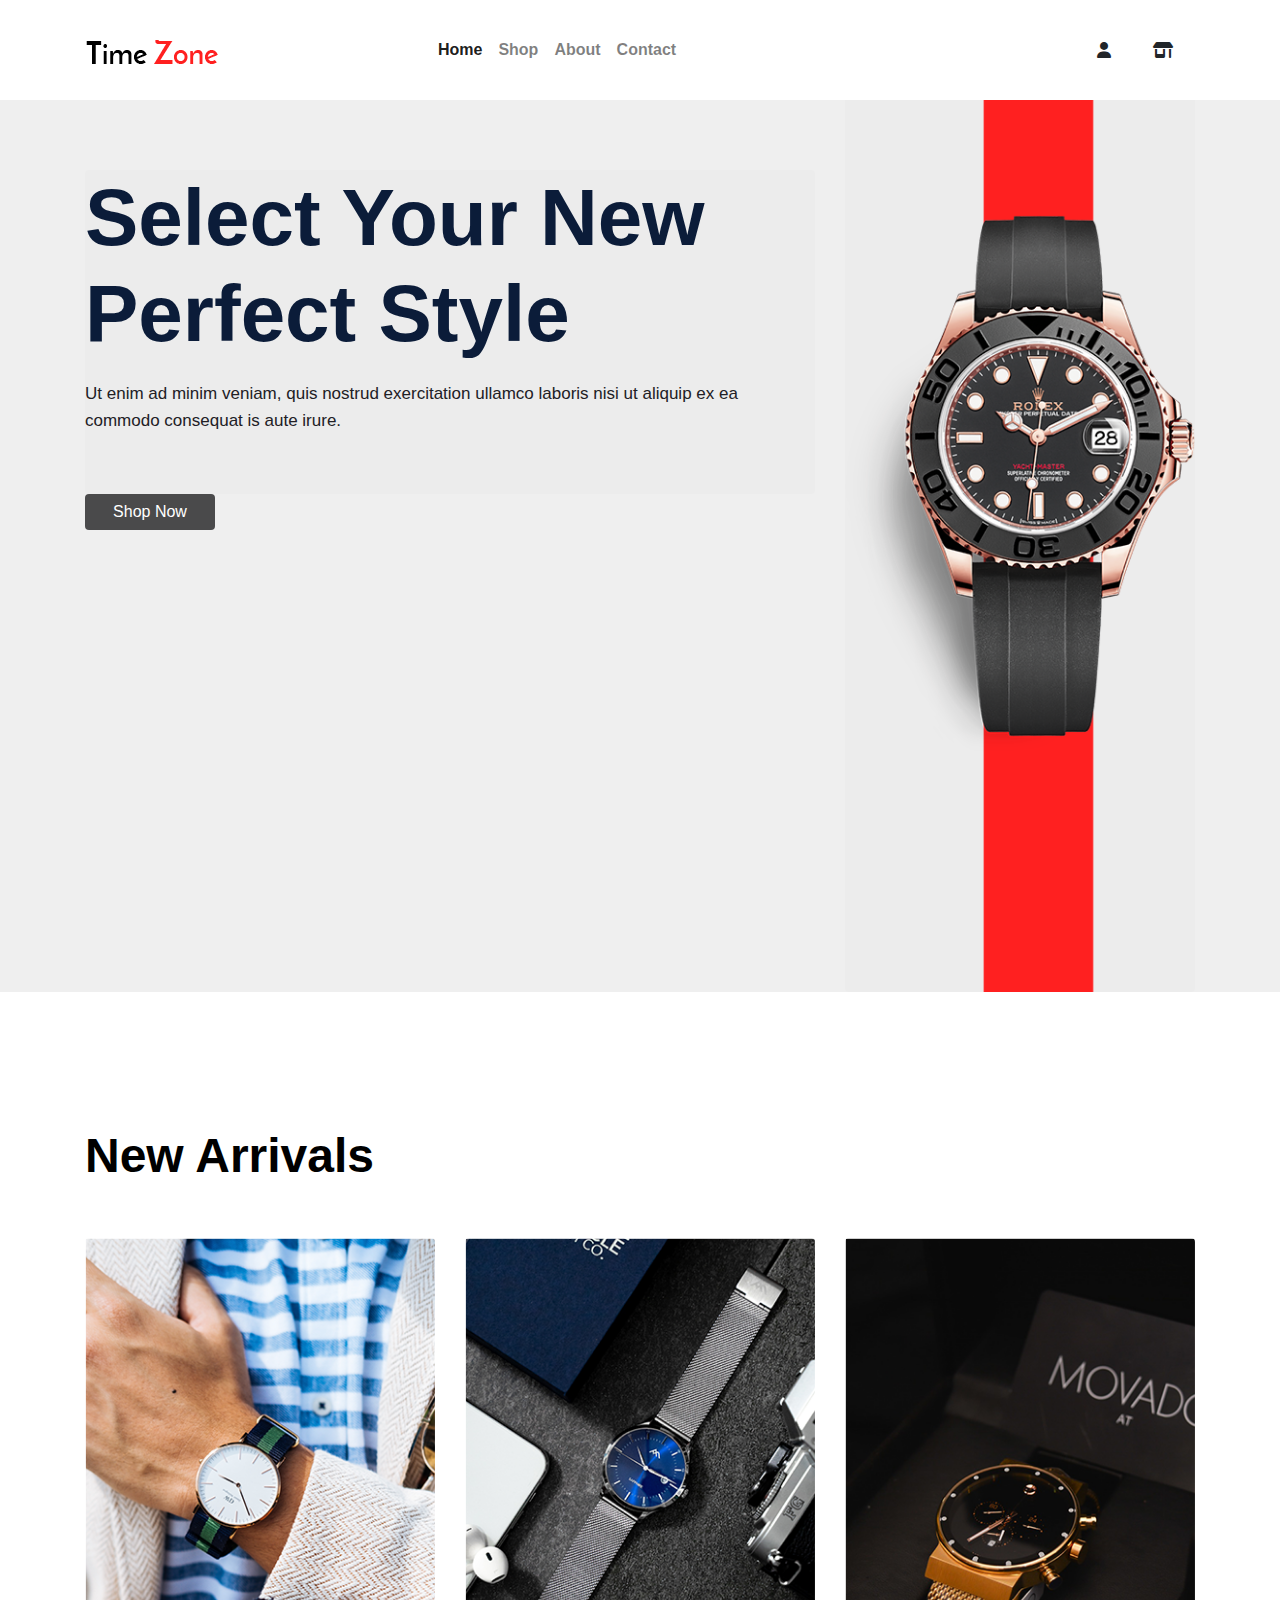
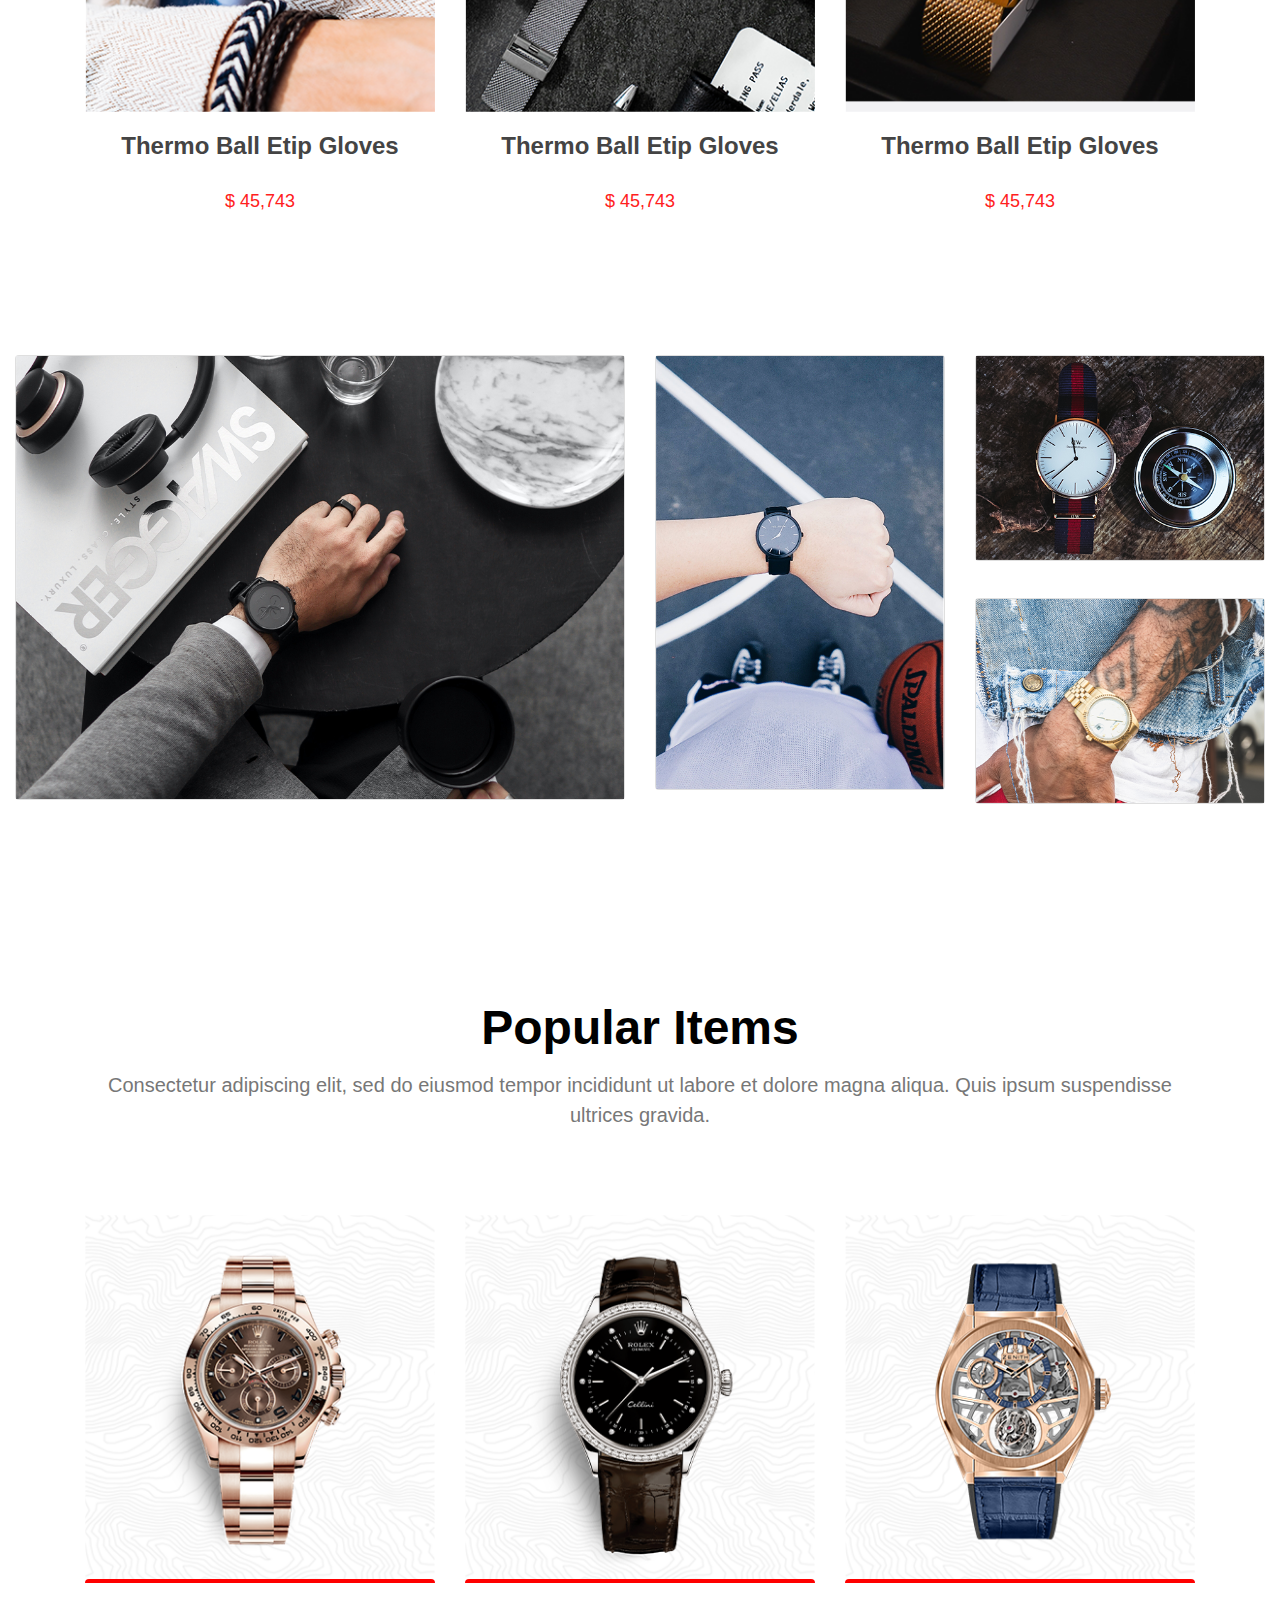
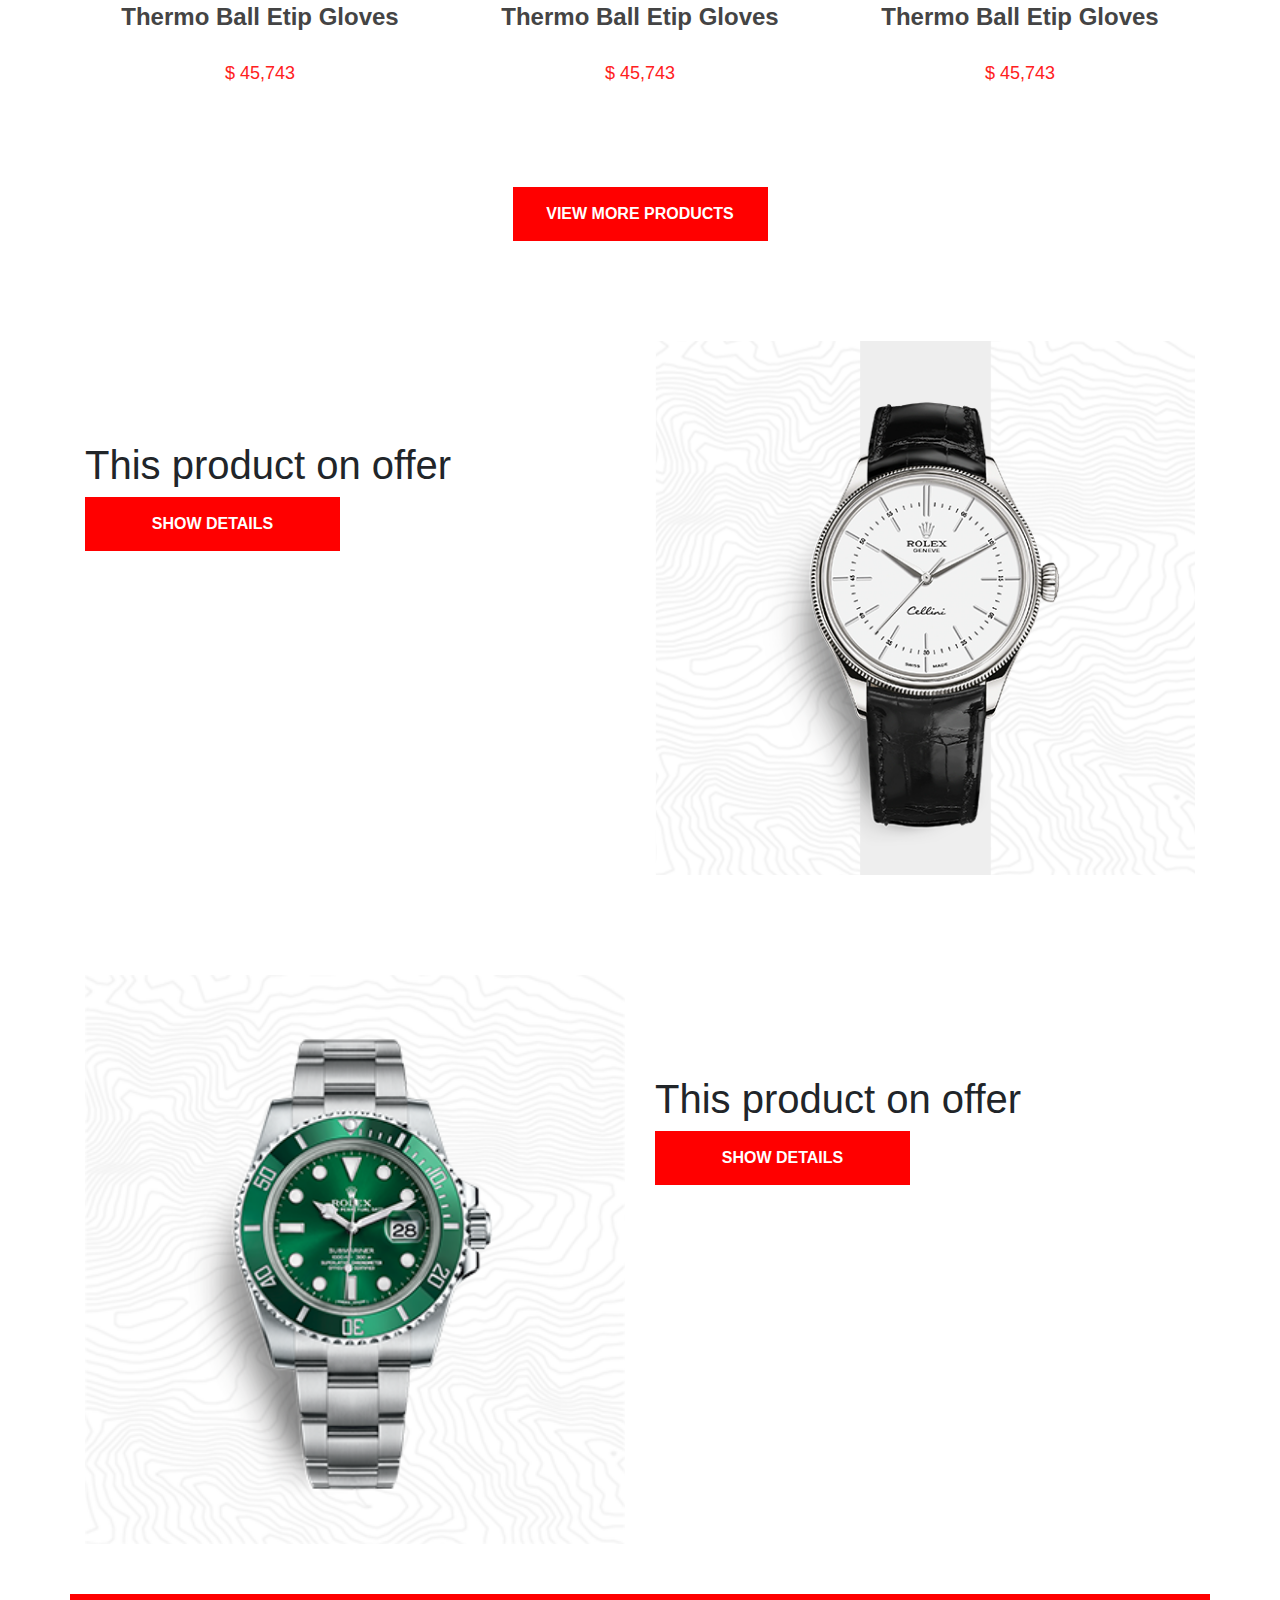
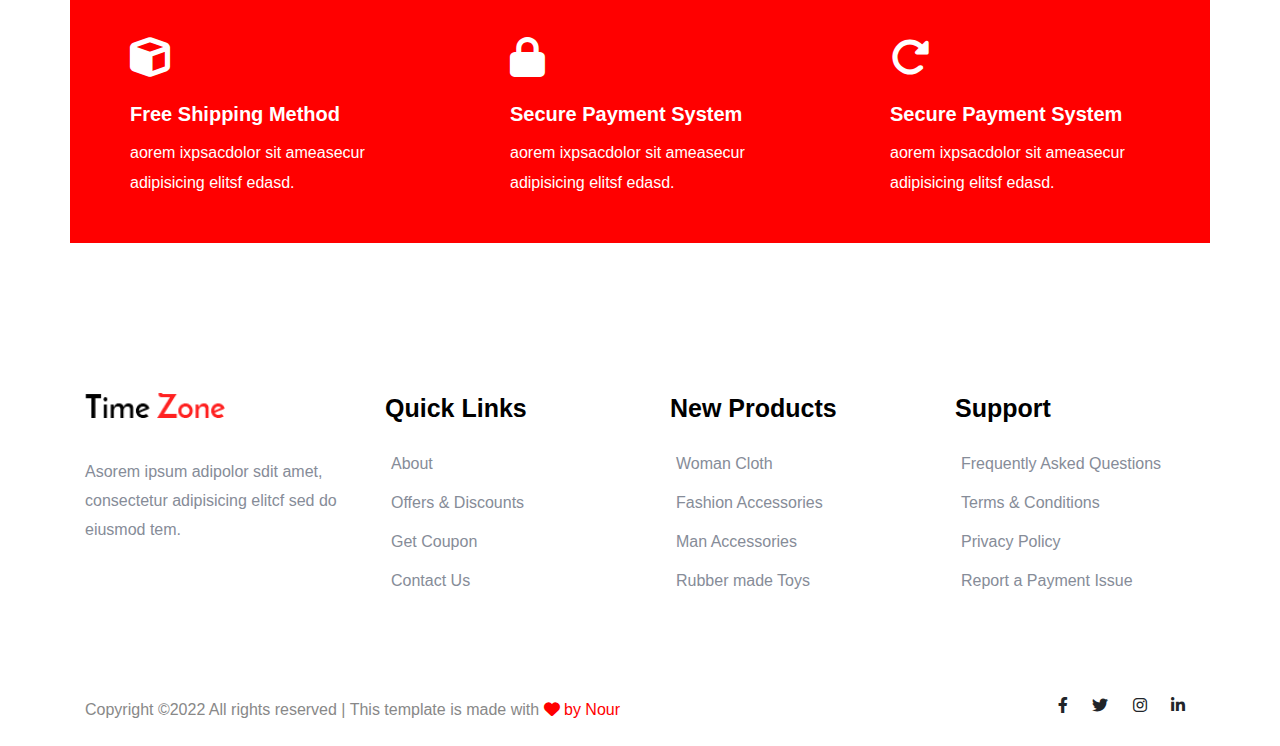
==== commit 0bdad03e: "index commit" ====
--- a/index.html
+++ b/index.html
@@ -319,19 +319,18 @@
        <div class="row">
            <div class="col-lg-6 col-md-6 col-sm-12 show">
                <div class="card">
-                    <h1>Watch of Choice</h1>
-                    <p>Enim ad minim veniam, quis nostrud exercitation ullamco laboris nisi ut aliquip ex ea commodo consequat. Duis aute 
-                        irure dolor in reprehenderit in voluptate velit esse.</p>
-                    <button type="button" class="btn3 btn-secondary">
-                            <a href="#">SHOW WATCHES</a>
+                  <h1>This product on offer</h1>
+                  <div class="detailsProduct">
+                    <button onclick="ViewDetails()" id="detailsPro" class="btn3 btn-secondary">
+                            SHOW DETAILS
                     </button>
+                 </div> 
                </div>
         </div>
            <div class="col-lg-6 col-md-6 col-sm-12">
                 <div class="card">
                 <img src="img/xchoce_watch1.webp">
                 </div>
-
            </div>
 
 
@@ -345,28 +344,23 @@
 <section class="choice">
     <div class="container">
        <div class="row">
-
             <div class="col-lg-6 col-md-6">
                 <div class="card">
                    <img src="img/xpopular4.png">
                </div>
-
             </div>
          <div class="col-lg-6 show col-md-6">
            <div class="card">
-                <h1>Watch of Choice</h1>
-                <p>Enim ad minim veniam, quis nostrud exercitation ullamco laboris nisi ut aliquip ex ea commodo consequat. Duis aute 
-                    irure dolor in reprehenderit in voluptate velit esse.</p>
-                <button type="button" class="btn3 btn-secondary">
-                        <a href="#">SHOW WATCHES</a>
-                </button>
-            </div>
-          </div>
-
-        </div>
-
-    </div>
-
+                <h1>This product on offer</h1>
+                    <div class="detailsProduct">
+                        <button onclick="ViewDetailsP2()" class="btn3 btn-secondary">
+                                SHOW DETAILS
+                        </button>
+                    </div> 
+            </div>
+          </div>
+        </div>
+    </div>
 </section>
 
 
@@ -480,8 +474,8 @@
             <div class="face">
                 <a class="lin" href="#"><i class="fa-brands fa-facebook-f"></i></a>
                 <a class="lin" href="#"><i class="fa-brands fa-twitter"></i></a>
-                <a class="lin"  href="#"><i class="fa-brands fa-instagram"></i></a>
-                <a class="lin"  href="#"><i class="fa-brands fa-linkedin-in"></i></a>
+                <a class="lin" href="#"><i class="fa-brands fa-instagram"></i></a>
+                <a class="lin" href="#"><i class="fa-brands fa-linkedin-in"></i></a>
 
             </div>
         </div>
@@ -498,6 +492,7 @@
 <script src="js/popper.min.js"></script>
 <script src="js/bootstrap.min.js"></script>
 <script src="js/wow.min.js"></script>
+<script src="js/main.js"></script>
 <script src="js/scriptFile.js"></script>
     
 </body>
--- a/css/main.css
+++ b/css/main.css
@@ -36,12 +36,16 @@
 .watch{
     background: rgba(204, 204, 204, 0.315);
 }
+
 .watch .col-lg-8{
-margin-top: 200px;
+margin-top: 170px;
 justify-content: center;
 position: relative;
 }
-.watch .col-lg-8 h1{
+.watch .text{
+    padding-top: 70px;
+}
+.watch h1{
     font-size: 80px;
     font-weight: 600;
     line-height: 1.2;
@@ -50,6 +54,7 @@
     /* padding-top: 150px; */
     
 }
+
 .watch .col-lg-8 p{
     font-size: 17px;
     line-height: 1.6;
@@ -148,6 +153,7 @@
 }
 .arrival .card{
     border: none;
+    overflow: hidden;
 }
 .arrival .card .image{
    overflow: hidden;
@@ -160,6 +166,7 @@
 .arrival .card:hover img{
    transform: scale(1.1);
 }
+
 
 .man{
     padding-top: 70px;
@@ -223,6 +230,16 @@
     position: relative;
     overflow: hidden;
 }
+ .popular .appear{
+    display: none;
+}
+/*
+.popular .appear:nth-child(1),
+.popular .appear:nth-child(2),
+.popular .appear:nth-child(3){
+   display: flex;
+} */
+
 .popular .card i{
     position: absolute;
     right: 0;
@@ -664,8 +681,8 @@
     .watch .img{
         width: 55%;
     }
-    .man .arrange{
-        padding-top: 85px;
+    .man .arrange {
+        padding-top: 0px;
     }
     .secure{
         margin-top: 50px;
@@ -723,6 +740,7 @@
     header button{
         margin-right: 20px;
     }
+   
     .man .arrange{
         width: 85%;
     }
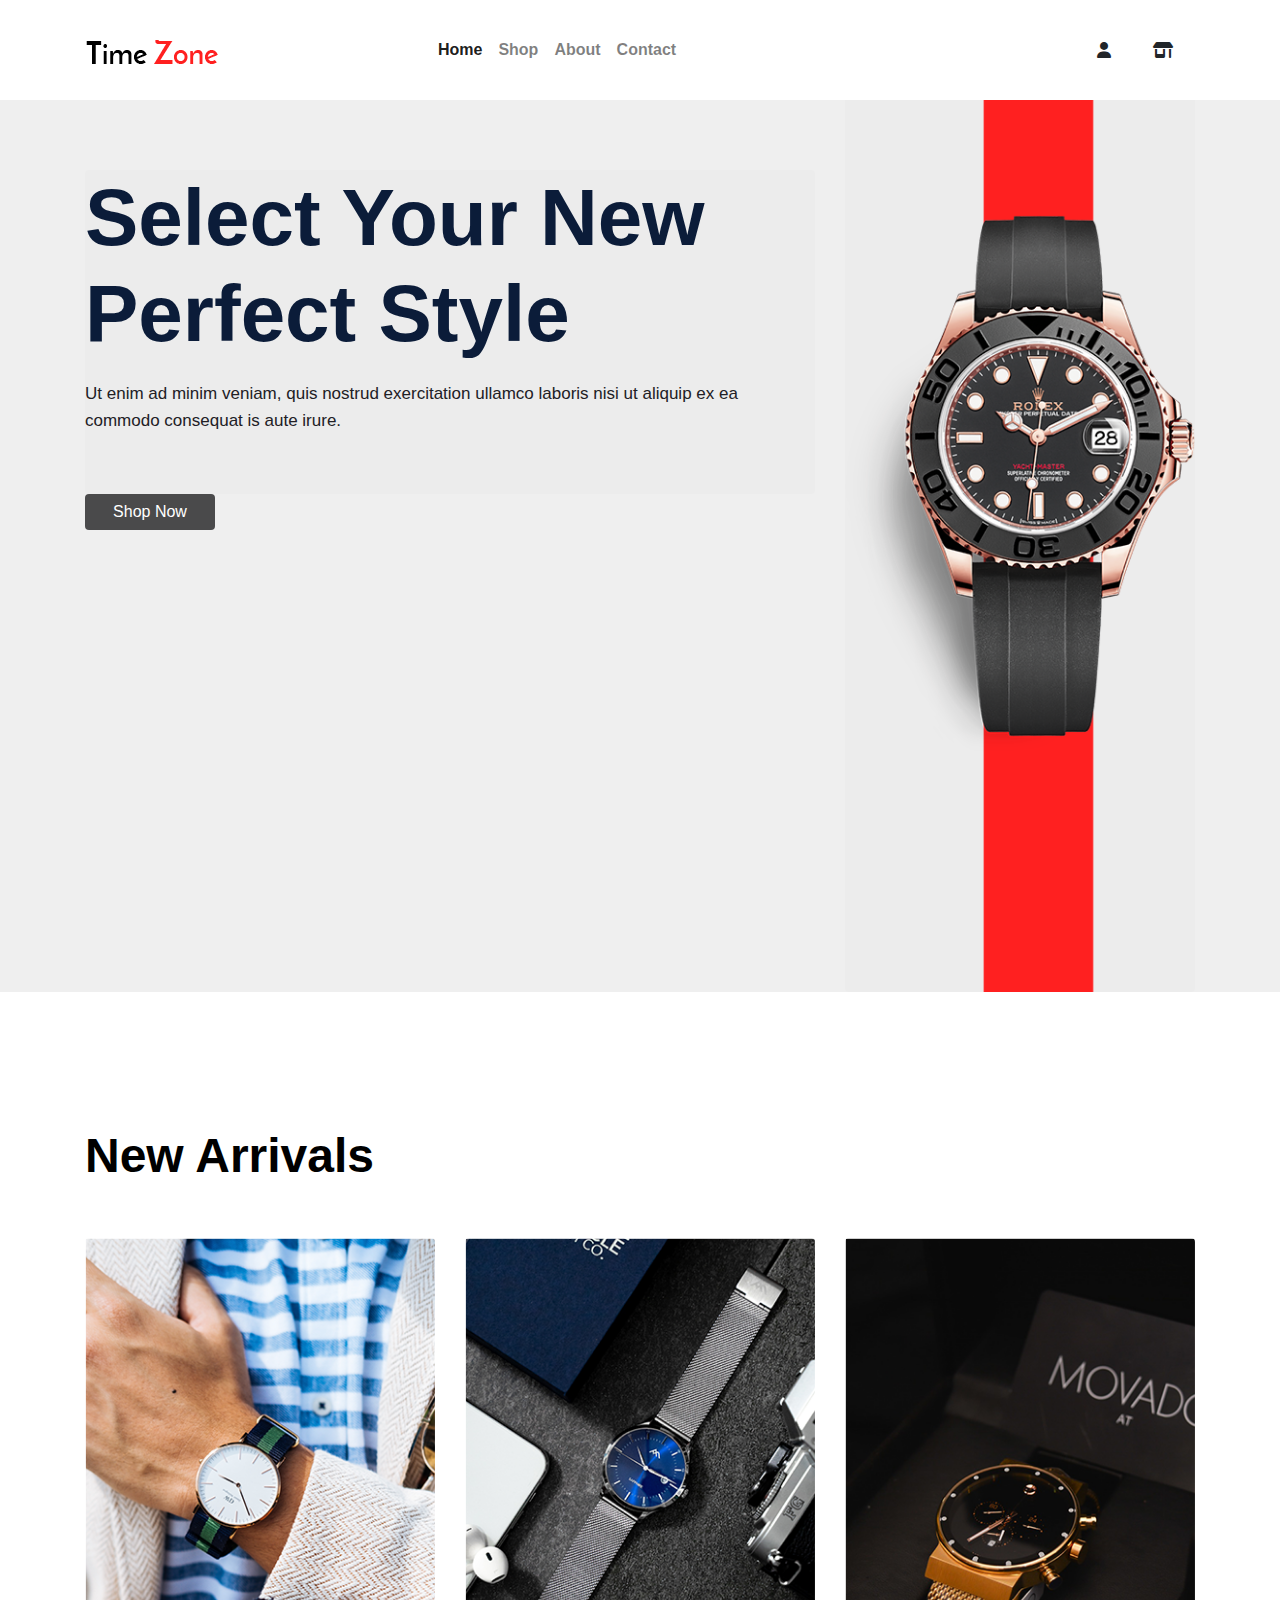
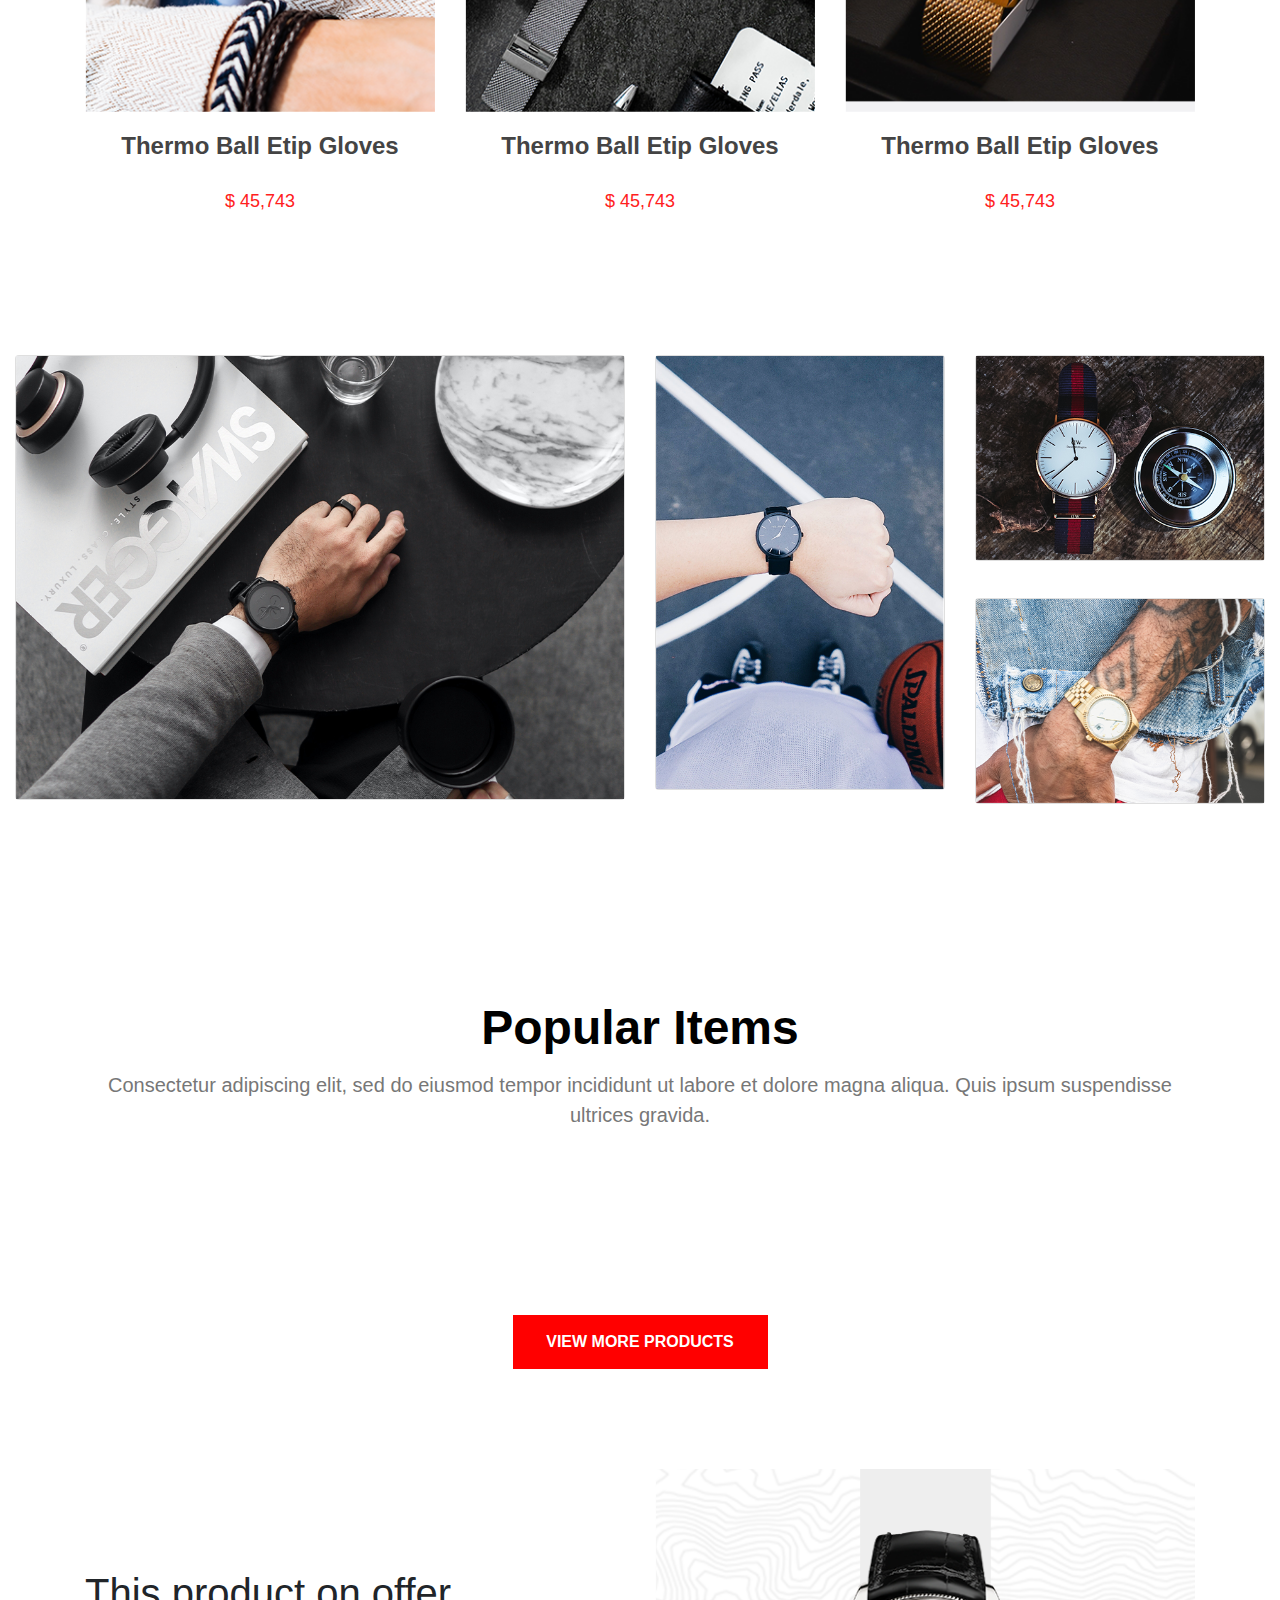
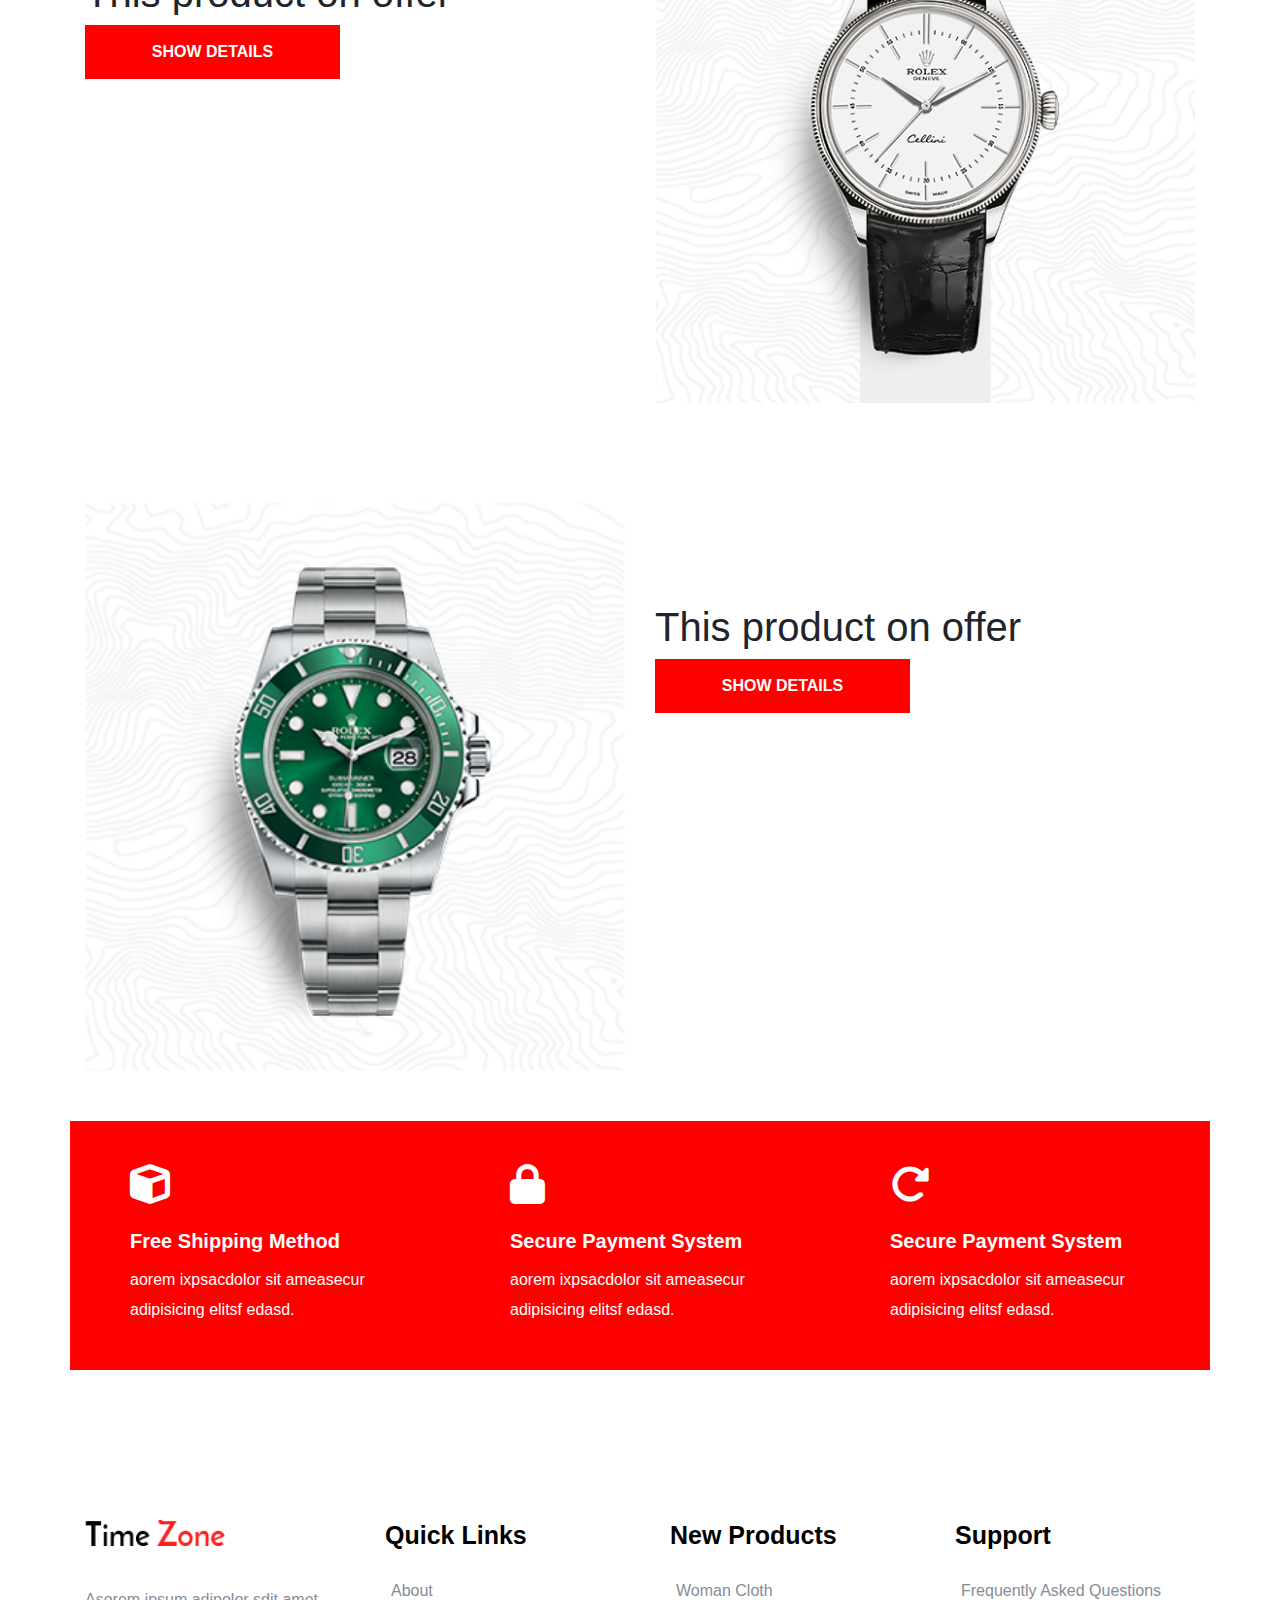
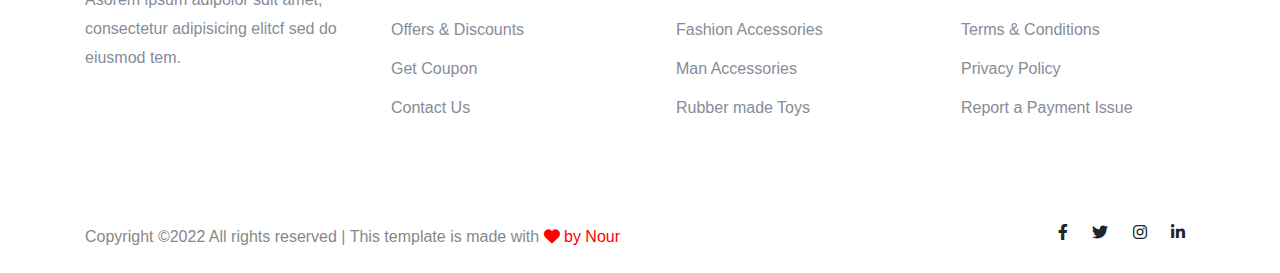
==== commit 37552dad: "checkpoint" ====
--- a/index.html
+++ b/index.html
@@ -1,305 +1,288 @@
 <!DOCTYPE html>
 <html lang="en">
-<head>
-    <meta charset="UTF-8">
-    <meta name="viewport" content="width=device-width, initial-scale=1.0">
-    
-    <link rel="stylesheet" href="css/bootstrap.min.css">
-    <link rel="stylesheet" href="css/main.css">
-    <link rel="stylesheet" href="css/animate.css">
-    <link rel="stylesheet" href="css/all.min.css">
+  <head>
+    <meta charset="UTF-8" />
+    <meta name="viewport" content="width=device-width, initial-scale=1.0" />
+
+    <link rel="stylesheet" href="css/bootstrap.min.css" />
+    <link rel="stylesheet" href="css/main.css" />
+    <link rel="stylesheet" href="css/animate.css" />
+    <link rel="stylesheet" href="css/all.min.css" />
     <title>home</title>
-</head>
-<body>
-
-<header class="header color-head ">
-    
-    <nav class="navbar navbar-expand-lg navbar-light container">
+  </head>
+  <body>
+    <header class="header color-head">
+      <nav class="navbar navbar-expand-lg navbar-light container">
         <a class="navbar-brand" href="#">
-            <img src="img/download.webp">
+          <img src="img/download.webp" />
         </a>
-        <button class="navbar-toggler" type="button" data-toggle="collapse" data-target="#navbarSupportedContent"
-                aria-controls="navbarSupportedContent" aria-expanded="false" aria-label="Toggle navigation">
-                <span class="navbar-toggler-icon"></span>
+        <button
+          class="navbar-toggler"
+          type="button"
+          data-toggle="collapse"
+          data-target="#navbarSupportedContent"
+          aria-controls="navbarSupportedContent"
+          aria-expanded="false"
+          aria-label="Toggle navigation"
+        >
+          <span class="navbar-toggler-icon"></span>
         </button>
-      
+
         <div class="collapse navbar-collapse" id="navbarSupportedContent">
           <ul class="navbar-nav m-auto">
             <li class="nav-item active">
-              <a class="nav-link" href="index.html">Home <span class="sr-only">(current)</span></a>
+              <a class="nav-link" href="index.html"
+                >Home <span class="sr-only">(current)</span></a
+              >
             </li>
             <li class="nav-item">
               <a class="nav-link" href="shop.html">Shop</a>
             </li>
             <li class="nav-item">
-              <a class="nav-link"  href="about.html">About</a>
+              <a class="nav-link" href="about.html">About</a>
             </li>
             <li class="nav-item">
-                <a class="nav-link" href="contact.html">Contact</a>
+              <a class="nav-link" href="contact.html">Contact</a>
             </li>
           </ul>
           <ul class="navbar-nav ml-auto">
-          
             <li>
-               <i class="fa-solid fa-user"></i>
-            </li> 
+              <i class="fa-solid fa-user"></i>
+            </li>
             <li>
-                <i class="fa-solid fa-shop"></i>
-            </li> 
+              <i class="fa-solid fa-shop"></i>
+            </li>
           </ul>
-
         </div>
       </nav>
-</header>
-
-<section class="watch">
-    <div class="container">
+    </header>
+
+    <section class="watch">
+      <div class="container">
         <div class="row">
           <div class="col-lg-8 col-md-6 col-sm-12">
-              <div class="card">
-                <h1 class="" style="animation-delay: 0.4s;">Select Your New Perfect Style</h1>
-                <p  class="" style="animation-delay: 0.7s;">Ut enim ad minim veniam, quis nostrud exercitation ullamco laboris nisi ut aliquip ex ea commodo consequat is aute irure.</p>
-             </div>
-             <button type="button" class="btn btn-secondary">
-                <a href="#pop">Shop Now</a>
-              </button>
-        </div>
+            <div class="card">
+              <h1 class="" style="animation-delay: 0.4s">
+                Select Your New Perfect Style
+              </h1>
+              <p class="" style="animation-delay: 0.7s">
+                Ut enim ad minim veniam, quis nostrud exercitation ullamco
+                laboris nisi ut aliquip ex ea commodo consequat is aute irure.
+              </p>
+            </div>
+            <button type="button" class="btn btn-secondary">
+              <a href="#pop">Shop Now</a>
+            </button>
+          </div>
           <div class="col-lg-4 col-md-6 col-sm-12 hidden">
             <div class="card img">
-               <img src="img/xwatch.png">
-            </div>
-          </div>
-        </div>
-      </div>
-
-</section>
-
-<section class="arrival">
-    <div class="container">
-
+              <img src="img/xwatch.png" />
+            </div>
+          </div>
+        </div>
+      </div>
+    </section>
+
+    <section class="arrival">
+      <div class="container">
         <div class="text">
-            <h2>New Arrivals</h2>
-        </div>
-        <div class="row">
-           <div class="col-lg-4 col-md-6 col-sm-12">
-               <div class="card">
-                <div class="image">
-                  <img src="img/xnew_product1.png">
-                </div>
-                <h3>Thermo Ball Etip Gloves</h3>
-                <span>$ 45,743</span>
-               </div>
-          
-           </div>
-           <div class="col-lg-4 col-md-6 col-sm-12">
-               <div class="card">     
-                <div class="image">
-                  <img src="img/xnew_product2.png">
-                </div>
-                <h3>Thermo Ball Etip Gloves</h3>
-                <span>$ 45,743</span>
-               </div>
-               
-            
-           </div>
-           <div class="col-lg-4 col-md-6 col-sm-12 m-auto">
-              <div class="card">
-                <div class="image">
-                   <img src="img/xnew_product3.png">
-                </div>
-
-                <h3>Thermo Ball Etip Gloves</h3>
-                <span>$ 45,743</span>
-              </div>            
-            
-           </div>
-
-        </div>
-    </div>
-
-</section>
-
-
-<section class="man">
-    <div class="container-fluid">
-        <div class="row">
-            <div class="col-lg-6 col-md-6 col-sm-12">
-                <div class="card">
-                  <div class="image">
-                     <img src="img/xgallery1.webp">
-                  </div>
-                </div>
-            </div>
-            <div class="col-lg-3 col-md-6 col-sm-12">
-                <div class="card">
-                  <div class="image">
-                     <img src="img/xgallery2.webp">
-                  </div>
-                </div>
-            </div>
-            <div class="col-lg-3 col-md-6 col-sm-12">
-                <div class="card  card2 arrange">
-                  <div class="image">
-                     <img src="img/xgallery3.webp">
-                  </div>
-                </div>
-
-                <div class="card arrange">
-                    <div class="image">
-                       <img src="img/xgallery4.webp">
-                    </div>
-                  </div>
-            </div>
-
-
-
-        </div>
-
-    </div>
-
-</section>
-
-
-<section class="popular" id="pop">
-    <div class="container">
+          <h2>New Arrivals</h2>
+        </div>
+        <div class="row">
+          <div class="col-lg-4 col-md-6 col-sm-12">
+            <div class="card">
+              <div class="image">
+                <img src="img/xnew_product1.png" />
+              </div>
+              <h3>Thermo Ball Etip Gloves</h3>
+              <span>$ 45,743</span>
+            </div>
+          </div>
+          <div class="col-lg-4 col-md-6 col-sm-12">
+            <div class="card">
+              <div class="image">
+                <img src="img/xnew_product2.png" />
+              </div>
+              <h3>Thermo Ball Etip Gloves</h3>
+              <span>$ 45,743</span>
+            </div>
+          </div>
+          <div class="col-lg-4 col-md-6 col-sm-12 m-auto">
+            <div class="card">
+              <div class="image">
+                <img src="img/xnew_product3.png" />
+              </div>
+
+              <h3>Thermo Ball Etip Gloves</h3>
+              <span>$ 45,743</span>
+            </div>
+          </div>
+        </div>
+      </div>
+    </section>
+
+    <section class="man">
+      <div class="container-fluid">
+        <div class="row">
+          <div class="col-lg-6 col-md-6 col-sm-12">
+            <div class="card">
+              <div class="image">
+                <img src="img/xgallery1.webp" />
+              </div>
+            </div>
+          </div>
+          <div class="col-lg-3 col-md-6 col-sm-12">
+            <div class="card">
+              <div class="image">
+                <img src="img/xgallery2.webp" />
+              </div>
+            </div>
+          </div>
+          <div class="col-lg-3 col-md-6 col-sm-12">
+            <div class="card card2 arrange">
+              <div class="image">
+                <img src="img/xgallery3.webp" />
+              </div>
+            </div>
+
+            <div class="card arrange">
+              <div class="image">
+                <img src="img/xgallery4.webp" />
+              </div>
+            </div>
+          </div>
+        </div>
+      </div>
+    </section>
+
+    <section class="popular" id="pop">
+      <div class="container">
         <div class="section-tittle mb-70 text-center change">
-            <h2>Popular Items</h2>
-            <p>Consectetur adipiscing elit, sed do eiusmod tempor incididunt ut labore et dolore magna aliqua. Quis ipsum suspendisse ultrices gravida.</p>
-        </div>
-
-
-        <div class="row">
-           <div class="col-lg-4 col-md-6">
-              <div class="card appear">
-                  <div class="image">
-                      <img src="img/xpopular1.png">
-                      <i class="fa-solid fa-heart"></i>
-                      <button class="btn">Add To cart</button>
-                  </div>
-                  <h3>Thermo Ball Etip Gloves</h3>
-                  <span>$ 45,743</span>
-              </div>
-
-           </div>
-           <div class="col-lg-4 col-md-6">
-            <div class="card appear">
-                <div class="image">
-                    <img src="img/xpopular2.png">
-                    <i class="fa-solid fa-heart"></i>
-                    <button class="btn">Add To cart</button>
-                </div>
-                <h3>Thermo Ball Etip Gloves</h3>
-                <span>$ 45,743</span>
-            </div>
-
-         </div>
-
-         <div class="col-lg-4 col-md-6">
-            <div class="card appear">
-                <div class="image">
-                    <img src="img/xpopular3.png">
-                    <i class="fa-solid fa-heart"></i>
-                    <button class="btn">Add To cart</button>
-                </div>
-                <h3>Thermo Ball Etip Gloves</h3>
-                <span>$ 45,743</span>
-            </div>
-
-         </div>
-
-         <div class="col-lg-4 col-md-6">
-            <div class="card appear">
-                <div class="image">
-                    <img src="img/xpopular4.png">
-                    <i class="fa-solid fa-heart"></i>
-                    <button class="btn">Add To cart</button>
-                </div>
-                <h3>Thermo Ball Etip Gloves</h3>
-                <span>$ 45,743</span>
-            </div>
-
-         </div>
-         <div class="col-lg-4 col-md-6">
-          <div class="card appear">
-              <div class="image">
-                  <img src="img/xpopular5.png">
-                  <i class="fa-solid fa-heart"></i>
-                  <button class="btn">Add To cart</button>
-              </div>
-              <h3>Thermo Ball Etip Gloves</h3>
-              <span>$ 45,743</span>
-          </div>
-
-       </div>
-
-       <div class="col-lg-4 col-md-6">
-          <div class="card appear">
-              <div class="image">
-                  <img src="img/xpopular6.png">
-                  <i class="fa-solid fa-heart"></i>
-                  <button class="btn">Add To cart</button>
-              </div>
-              <h3>Thermo Ball Etip Gloves</h3>
-              <span>$ 45,743</span>
-          </div>
-
-       </div>
-
-       <div class="col-lg-4 col-md-6">
-        <div class="card appear">
-            <div class="image">
-                <img src="img/xpopular3.png">
-                <i class="fa-solid fa-heart"></i>
-                <button class="btn">Add To cart</button>
-            </div>
-            <h3>Thermo Ball Etip Gloves</h3>
-            <span>$ 45,743</span>
-        </div>
-
-     </div>
-
-     <div class="col-lg-4 col-md-6">
-        <div class="card appear">
-            <div class="image">
-                <img src="img/xpopular4.png">
-                <i class="fa-solid fa-heart"></i>
-                <button class="btn">Add To cart</button>
-            </div>
-            <h3>Thermo Ball Etip Gloves</h3>
-            <span>$ 45,743</span>
-        </div>
-
-     </div>
-     <div class="col-lg-4 col-md-6">
-      <div class="card appear">
-          <div class="image">
-              <img src="img/xpopular5.png">
-              <i class="fa-solid fa-heart"></i>
-              <button class="btn">Add To cart</button>
-          </div>
-          <h3>Thermo Ball Etip Gloves</h3>
-          <span>$ 45,743</span>
-      </div>
-
-   </div>
-
-
-        </div>
-     <div class="row justify-content-center">
-         <div class="button">
+          <h2>Popular Items</h2>
+          <p>
+            Consectetur adipiscing elit, sed do eiusmod tempor incididunt ut
+            labore et dolore magna aliqua. Quis ipsum suspendisse ultrices
+            gravida.
+          </p>
+        </div>
+
+        <div id="roww" class="row">
+          <div class="col-lg-4 col-md-6">
+            <div class="card appear">
+              <div class="image">
+                <img src="img/xpopular1.png" />
+                <i class="fa-solid fa-heart"></i>
+                <button class="btn">Add To cart</button>
+              </div>
+              <h3>Thermo Ball Etip Gloves</h3>
+              <span>$ 45,743</span>
+            </div>
+          </div>
+          <div class="col-lg-4 col-md-6">
+            <div class="card appear">
+              <div class="image">
+                <img src="img/xpopular2.png" />
+                <i class="fa-solid fa-heart"></i>
+                <button class="btn">Add To cart</button>
+              </div>
+              <h3>Thermo Ball Etip Gloves</h3>
+              <span>$ 45,743</span>
+            </div>
+          </div>
+
+          <div class="col-lg-4 col-md-6">
+            <div class="card appear">
+              <div class="image">
+                <img src="img/xpopular3.png" />
+                <i class="fa-solid fa-heart"></i>
+                <button class="btn">Add To cart</button>
+              </div>
+              <h3>Thermo Ball Etip Gloves</h3>
+              <span>$ 45,743</span>
+            </div>
+          </div>
+
+          <div class="col-lg-4 col-md-6">
+            <div class="card appear">
+              <div class="image">
+                <img src="img/xpopular4.png" />
+                <i class="fa-solid fa-heart"></i>
+                <button class="btn">Add To cart</button>
+              </div>
+              <h3>Thermo Balla Etip Gloves</h3>
+              <span>$ 45,743</span>
+            </div>
+          </div>
+          <div class="col-lg-4 col-md-6">
+            <div class="card appear">
+              <div class="image">
+                <img src="img/xpopular5.png" />
+                <i class="fa-solid fa-heart"></i>
+                <button class="btn">Add To cart</button>
+              </div>
+              <h3>Thermo Ball Etip Gloves</h3>
+              <span>$ 45,743</span>
+            </div>
+          </div>
+
+          <div class="col-lg-4 col-md-6">
+            <div class="card appear">
+              <div class="image">
+                <img src="img/xpopular6.png" />
+                <i class="fa-solid fa-heart"></i>
+                <button class="btn">Add To cart</button>
+              </div>
+              <h3>Thermo Ball Etip Gloves</h3>
+              <span>$ 45,743</span>
+            </div>
+          </div>
+
+          <div class="col-lg-4 col-md-6">
+            <div class="card appear">
+              <div class="image">
+                <img src="img/xpopular3.png" />
+                <i class="fa-solid fa-heart"></i>
+                <button class="btn">Add To cart</button>
+              </div>
+              <h3>Thermo Ball Etip Gloves</h3>
+              <span>$ 45,743</span>
+            </div>
+          </div>
+
+          <div class="col-lg-4 col-md-6">
+            <div class="card appear">
+              <div class="image">
+                <img src="img/xpopular4.png" />
+                <i class="fa-solid fa-heart"></i>
+                <button class="btn">Add To cart</button>
+              </div>
+              <h3>Thermo Ball Etip Gloves</h3>
+              <span>$ 45,743</span>
+            </div>
+          </div>
+          <div class="col-lg-4 col-md-6">
+            <div class="card appear">
+              <div class="image">
+                <img src="img/xpopular5.png" />
+                <i class="fa-solid fa-heart"></i>
+                <button class="btn">Add To cart</button>
+              </div>
+              <h3>Thermo Ball Etip Gloves</h3>
+              <span>$ 45,743</span>
+            </div>
+          </div>
+        </div>
+        <div class="row justify-content-center">
+          <div class="button">
             <button type="button" class="btn2 btn-secondary" id="show">
-                VIEW MORE PRODUCTS
+              VIEW MORE PRODUCTS
             </button>
-        </div>
-           
-     </div>
- 
-
-    </div>
-</section>
-
-
-<!-- <section class="vid">
+          </div>
+        </div>
+      </div>
+    </section>
+
+    <!-- <section class="vid">
     <div class="container-fluid">
         <div class="row">
            <div class="col-lg-12">
@@ -313,66 +296,63 @@
 
 </section> -->
 
-
-<section class="choice">
-    <div class="container">
-       <div class="row">
-           <div class="col-lg-6 col-md-6 col-sm-12 show">
-               <div class="card">
-                  <h1>This product on offer</h1>
-                  <div class="detailsProduct">
-                    <button onclick="ViewDetails()" id="detailsPro" class="btn3 btn-secondary">
-                            SHOW DETAILS
-                    </button>
-                 </div> 
-               </div>
-        </div>
-           <div class="col-lg-6 col-md-6 col-sm-12">
-                <div class="card">
-                <img src="img/xchoce_watch1.webp">
-                </div>
-           </div>
-
-
-       </div>
-
-
-    </div>
-
-</section>
-
-<section class="choice">
-    <div class="container">
-       <div class="row">
-            <div class="col-lg-6 col-md-6">
-                <div class="card">
-                   <img src="img/xpopular4.png">
-               </div>
-            </div>
-         <div class="col-lg-6 show col-md-6">
-           <div class="card">
-                <h1>This product on offer</h1>
-                    <div class="detailsProduct">
-                        <button onclick="ViewDetailsP2()" class="btn3 btn-secondary">
-                                SHOW DETAILS
-                        </button>
-                    </div> 
-            </div>
-          </div>
-        </div>
-    </div>
-</section>
-
-
-<section class="secure">
-    <div class="container">
+    <section class="choice">
+      <div class="container">
+        <div class="row">
+          <div class="col-lg-6 col-md-6 col-sm-12 show">
+            <div class="card">
+              <h1>This product on offer</h1>
+              <div class="detailsProduct">
+                <button
+                  onclick="ViewDetails()"
+                  id="detailsPro"
+                  class="btn3 btn-secondary"
+                >
+                  SHOW DETAILS
+                </button>
+              </div>
+            </div>
+          </div>
+          <div class="col-lg-6 col-md-6 col-sm-12">
+            <div class="card">
+              <img src="img/xchoce_watch1.webp" />
+            </div>
+          </div>
+        </div>
+      </div>
+    </section>
+
+    <section class="choice">
+      <div class="container">
+        <div class="row">
+          <div class="col-lg-6 col-md-6">
+            <div class="card">
+              <img src="img/xpopular4.png" />
+            </div>
+          </div>
+          <div class="col-lg-6 show col-md-6">
+            <div class="card">
+              <h1>This product on offer</h1>
+              <div class="detailsProduct">
+                <button onclick="ViewDetailsP2()" class="btn3 btn-secondary">
+                  SHOW DETAILS
+                </button>
+              </div>
+            </div>
+          </div>
+        </div>
+      </div>
+    </section>
+
+    <section class="secure">
+      <div class="container">
         <div class="row">
           <div class="col-lg-4 col-md-6 col-sm-12">
-              <div class="card">
-                <i class="fa-solid fa-cube"></i>
-                <h6>Free Shipping Method</h6>
-                <p>aorem ixpsacdolor sit ameasecur adipisicing elitsf edasd.</p>
-              </div>
+            <div class="card">
+              <i class="fa-solid fa-cube"></i>
+              <h6>Free Shipping Method</h6>
+              <p>aorem ixpsacdolor sit ameasecur adipisicing elitsf edasd.</p>
+            </div>
           </div>
 
           <div class="col-lg-4 col-md-6 col-sm-12">
@@ -381,119 +361,97 @@
               <h6>Secure Payment System</h6>
               <p>aorem ixpsacdolor sit ameasecur adipisicing elitsf edasd.</p>
             </div>
-
-
-        </div>
-
-        <div class="col-lg-4 col-md-6 col-sm-12">
+          </div>
+
+          <div class="col-lg-4 col-md-6 col-sm-12">
             <div class="card">
               <i class="fa-solid fa-rotate-right"></i>
               <h6>Secure Payment System</h6>
               <p>aorem ixpsacdolor sit ameasecur adipisicing elitsf edasd.</p>
             </div>
-
-
-        </div>
-
-
-        </div>
-    </div>
-
-</section>
-
-<section class="foot">
-   <div class="container">
-       <div class="row">
-           <div class="col-lg-3 col-md-6 col-sm-12">
-             <div class="card">
-               <div class="logo">
-                    <a href="index.html">
-                        <img src="img/download.webp" alt="">
-                    </a>
-               </div>
-
-               <p>Asorem ipsum adipolor sdit amet, consectetur adipisicing 
-                   elitcf sed do eiusmod tem.</p>
-
-             </div>
-
-           </div>
-
-           <div class="col-lg-3 col-md-6 col-sm-12">
-            <div class="card">
-                <h4>Quick Links</h4>
-                <ul>
-                    <li><a href="#">About</a></li>
-                    <li><a href="#"> Offers &amp; Discounts</a></li>
-                    <li><a href="#"> Get Coupon</a></li>
-                    <li><a href="#"> Contact Us</a></li>
-                </ul>
-
-               
-            </div>
-
-          </div>
-
-          <div class="col-lg-3 col-md-6 col-sm-12">
-            <div class="card">
-                <h4>New Products</h4>
-                <ul>
-                    <li><a href="#">Woman Cloth</a></li>
-                    <li><a href="#">Fashion Accessories</a></li>
-                    <li><a href="#"> Man Accessories</a></li>
-                    <li><a href="#"> Rubber made Toys</a></li>
-                </ul>
-               
-            </div>
-
-          </div>
-
-          <div class="col-lg-3 col-md-6 col-sm-12">
-            <div class="card">
-                <h4>Support</h4>
-                <ul>
-                    <li><a href="#" class="freq">Frequently Asked Questions</a></li>
-                    <li><a href="#">Terms &amp; Conditions</a></li>
-                    <li><a href="#">Privacy Policy</a></li>
-                    <li><a href="#" class="freq">Report a Payment Issue</a></li>
-                </ul>
-                     
-            </div>
-
-          </div>
-       </div>
-
-       <div class="corlib">
-           <div class="face2">
-            <p>Copyright ©2022 All rights reserved | This template is made with 
-            <i class="fa-solid fa-heart"></i>
-            <a class="nour" href="https://colorlib.com/">by Nour</a></p>
-            
-        
-            </div>
-            <div class="face">
-                <a class="lin" href="#"><i class="fa-brands fa-facebook-f"></i></a>
-                <a class="lin" href="#"><i class="fa-brands fa-twitter"></i></a>
-                <a class="lin" href="#"><i class="fa-brands fa-instagram"></i></a>
-                <a class="lin" href="#"><i class="fa-brands fa-linkedin-in"></i></a>
-
-            </div>
-        </div>
-   </div>
-
-</section>
-
-
-
-
-
-
-<script src="js/jquery.slim.min.js"></script>
-<script src="js/popper.min.js"></script>
-<script src="js/bootstrap.min.js"></script>
-<script src="js/wow.min.js"></script>
-<script src="js/main.js"></script>
-<script src="js/scriptFile.js"></script>
-    
-</body>
-</html>+          </div>
+        </div>
+      </div>
+    </section>
+
+    <section class="foot">
+      <div class="container">
+        <div class="row">
+          <div class="col-lg-3 col-md-6 col-sm-12">
+            <div class="card">
+              <div class="logo">
+                <a href="index.html">
+                  <img src="img/download.webp" alt="" />
+                </a>
+              </div>
+
+              <p>
+                Asorem ipsum adipolor sdit amet, consectetur adipisicing elitcf
+                sed do eiusmod tem.
+              </p>
+            </div>
+          </div>
+
+          <div class="col-lg-3 col-md-6 col-sm-12">
+            <div class="card">
+              <h4>Quick Links</h4>
+              <ul>
+                <li><a href="#">About</a></li>
+                <li><a href="#"> Offers &amp; Discounts</a></li>
+                <li><a href="#"> Get Coupon</a></li>
+                <li><a href="#"> Contact Us</a></li>
+              </ul>
+            </div>
+          </div>
+
+          <div class="col-lg-3 col-md-6 col-sm-12">
+            <div class="card">
+              <h4>New Products</h4>
+              <ul>
+                <li><a href="#">Woman Cloth</a></li>
+                <li><a href="#">Fashion Accessories</a></li>
+                <li><a href="#"> Man Accessories</a></li>
+                <li><a href="#"> Rubber made Toys</a></li>
+              </ul>
+            </div>
+          </div>
+
+          <div class="col-lg-3 col-md-6 col-sm-12">
+            <div class="card">
+              <h4>Support</h4>
+              <ul>
+                <li><a href="#" class="freq">Frequently Asked Questions</a></li>
+                <li><a href="#">Terms &amp; Conditions</a></li>
+                <li><a href="#">Privacy Policy</a></li>
+                <li><a href="#" class="freq">Report a Payment Issue</a></li>
+              </ul>
+            </div>
+          </div>
+        </div>
+
+        <div class="corlib">
+          <div class="face2">
+            <p>
+              Copyright ©2022 All rights reserved | This template is made with
+              <i class="fa-solid fa-heart"></i>
+              <a class="nour" href="https://colorlib.com/">by Nour</a>
+            </p>
+          </div>
+          <div class="face">
+            <a class="lin" href="#"><i class="fa-brands fa-facebook-f"></i></a>
+            <a class="lin" href="#"><i class="fa-brands fa-twitter"></i></a>
+            <a class="lin" href="#"><i class="fa-brands fa-instagram"></i></a>
+            <a class="lin" href="#"><i class="fa-brands fa-linkedin-in"></i></a>
+          </div>
+        </div>
+      </div>
+    </section>
+
+    <script src="js/jquery.slim.min.js"></script>
+    <script src="js/popper.min.js"></script>
+    <script src="js/bootstrap.min.js"></script>
+    <script src="js/wow.min.js"></script>
+    <script defer src="js/main.js"></script>
+    <script src="js/scriptFile.js"></script>
+  </body>
+</html>
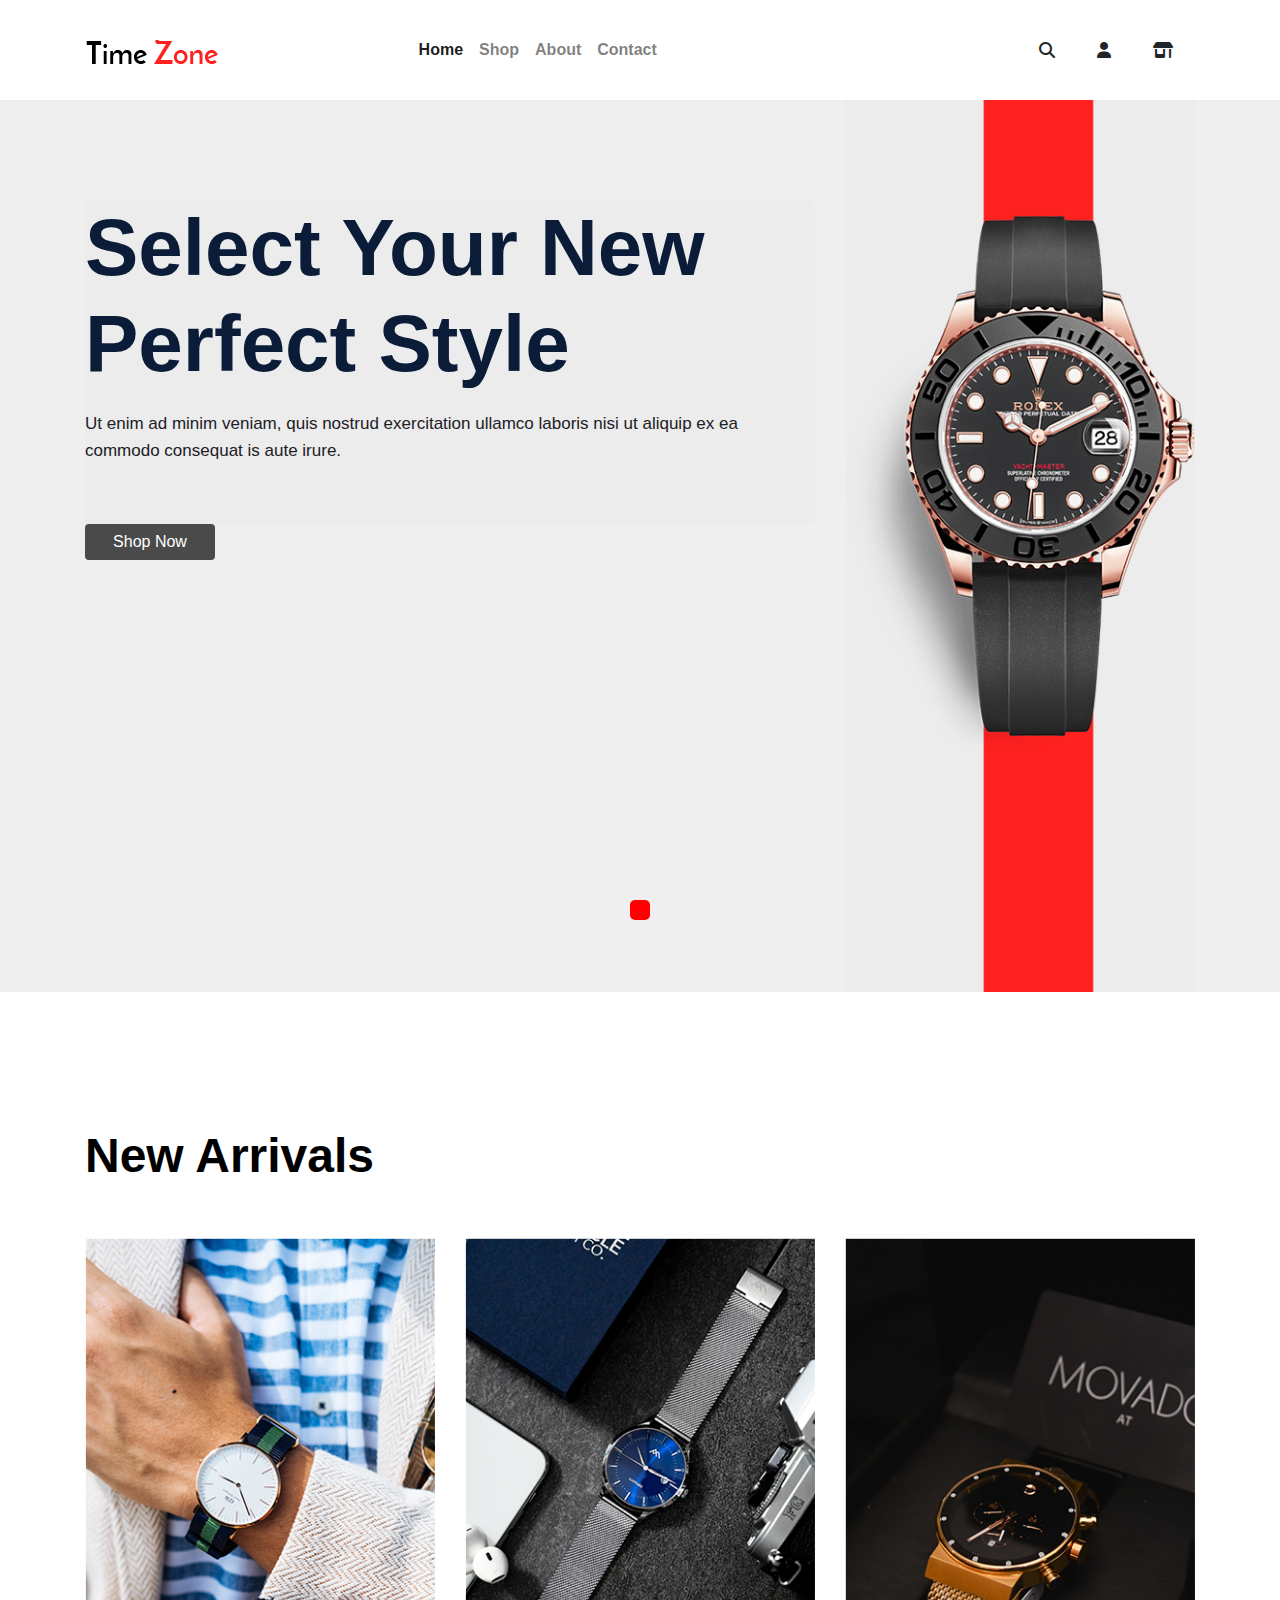
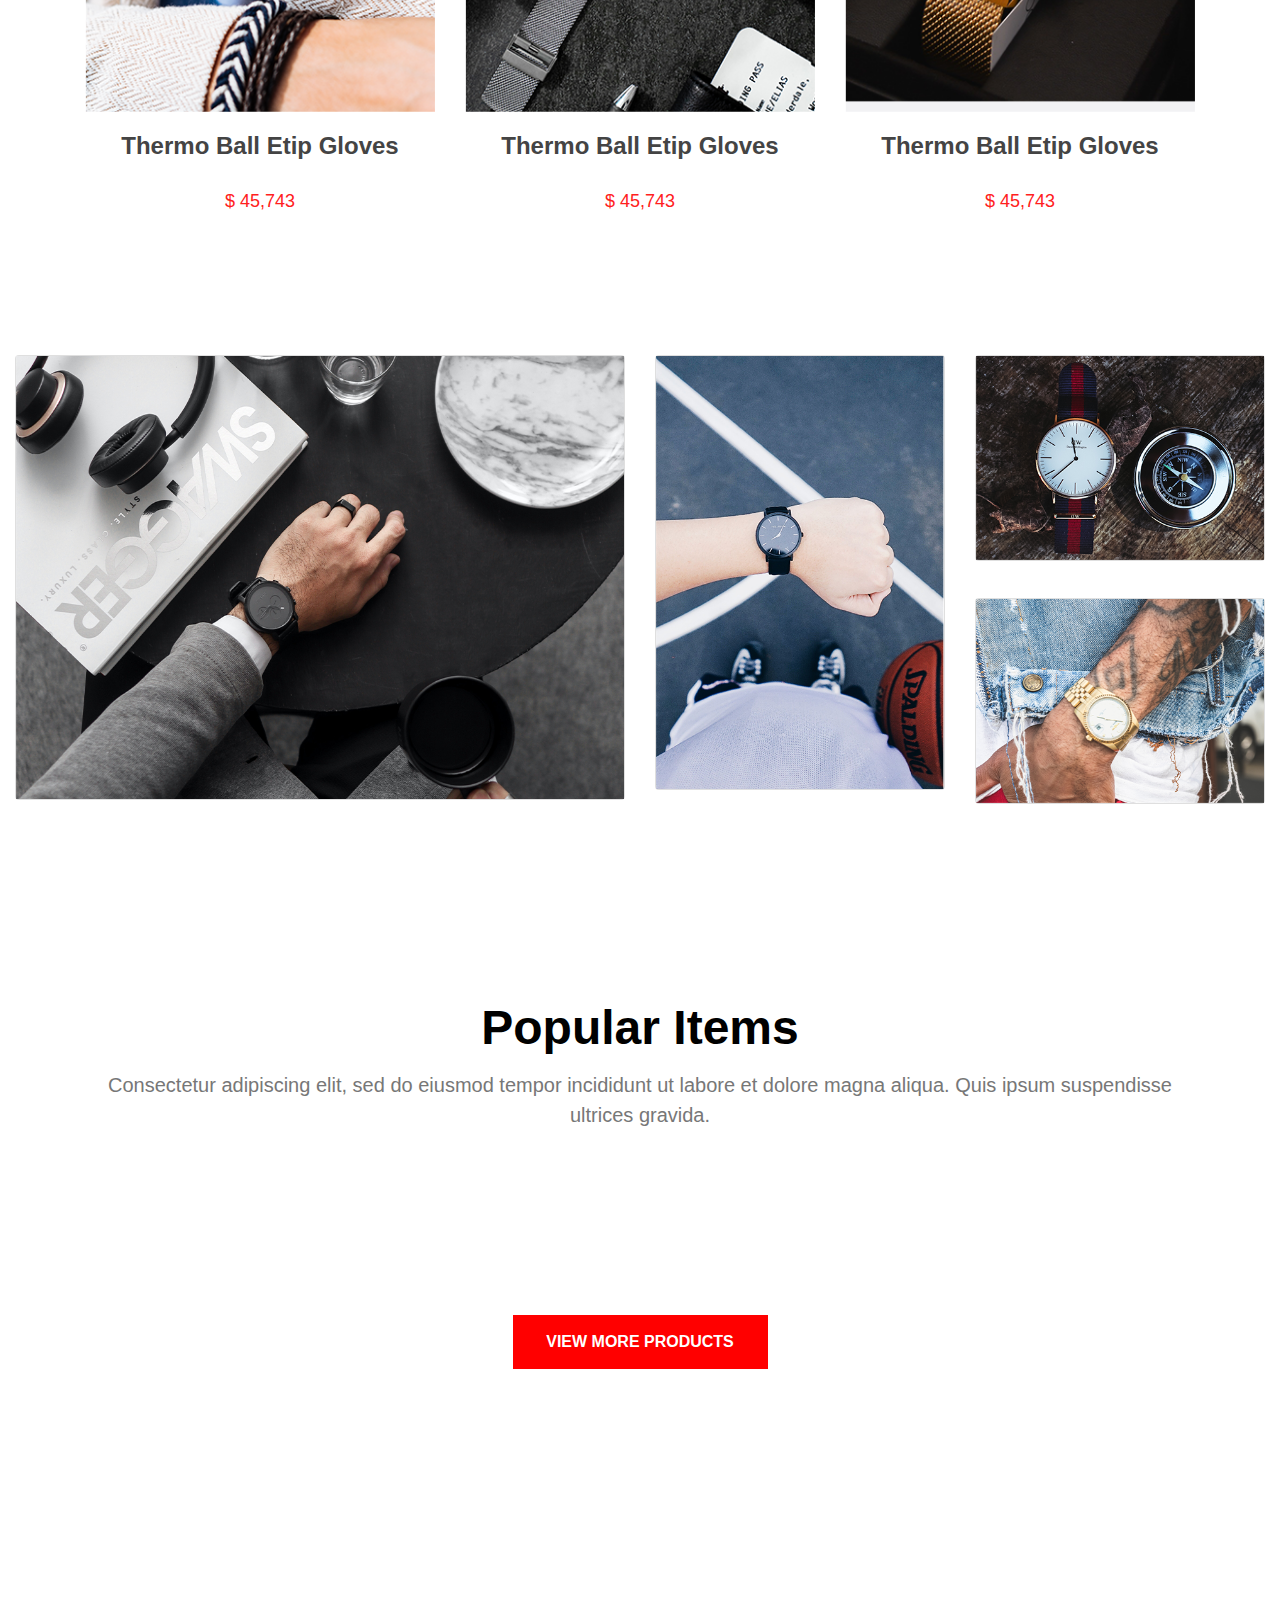
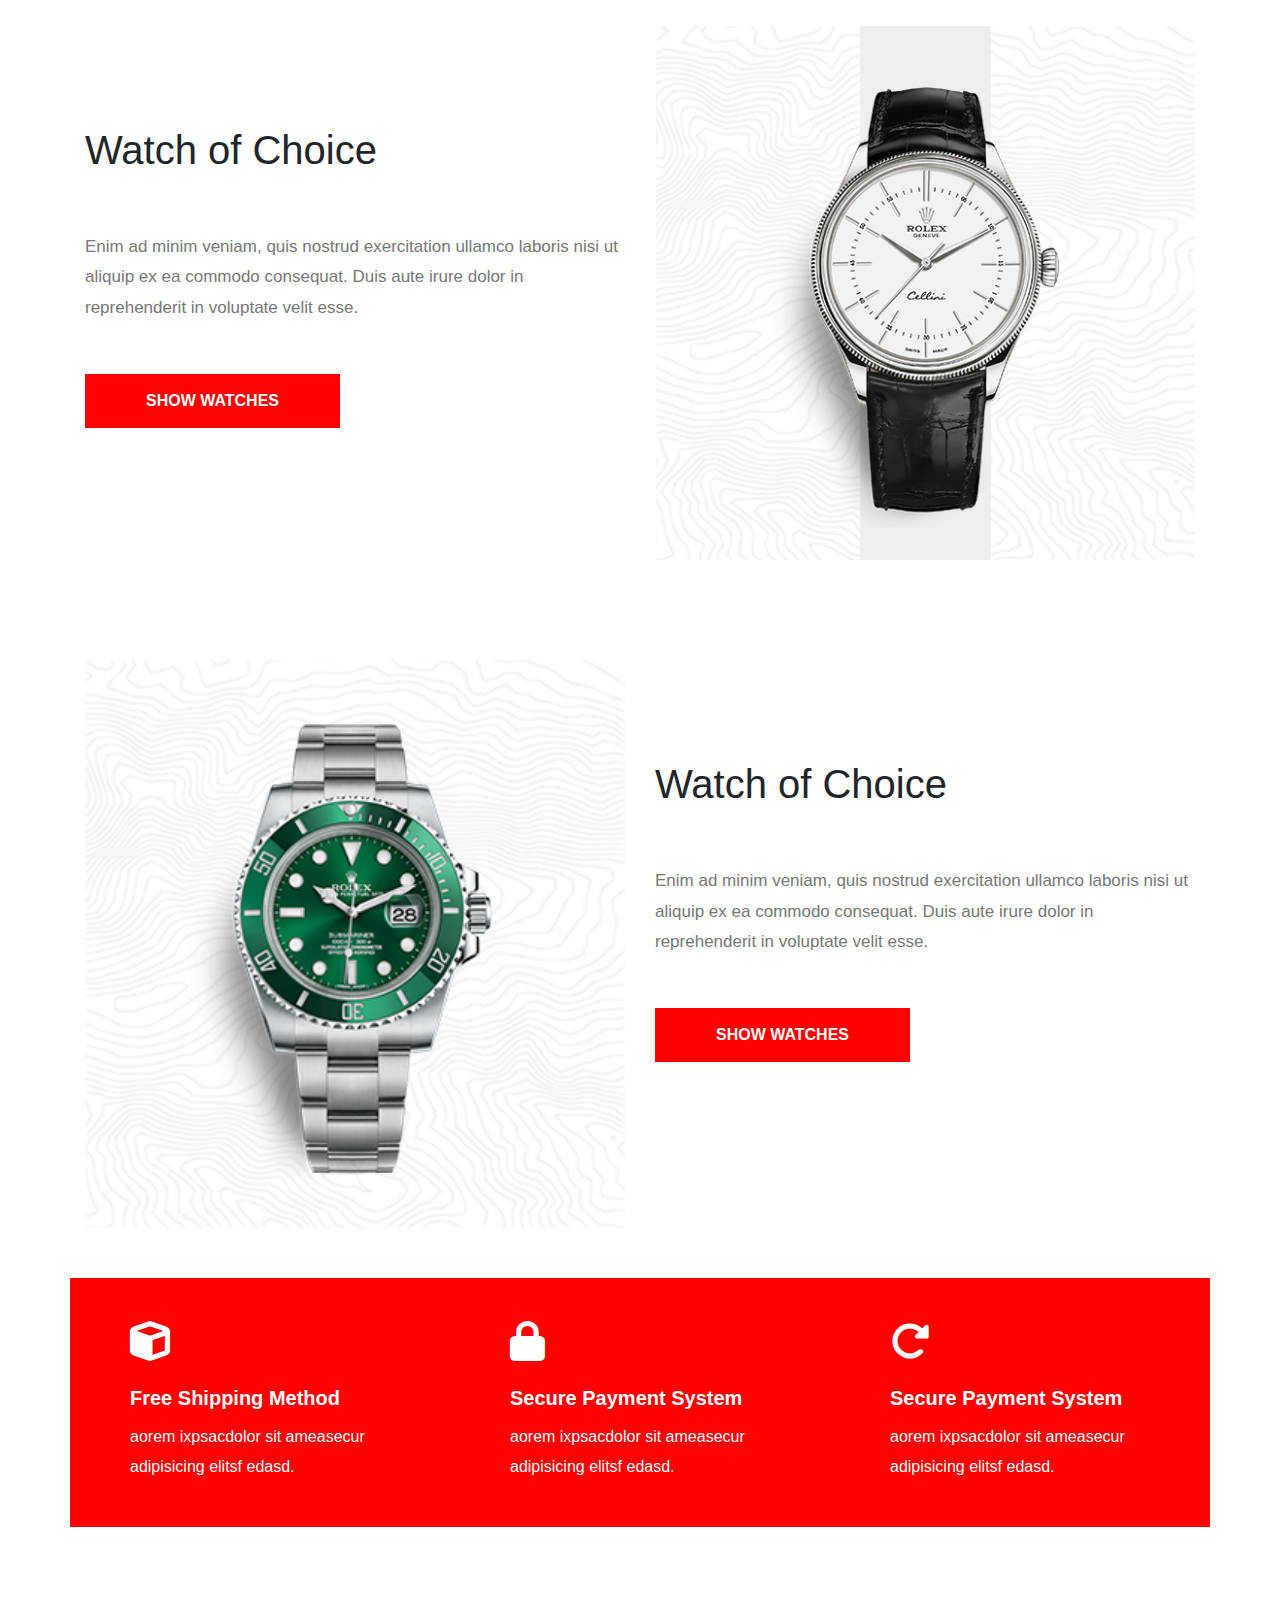
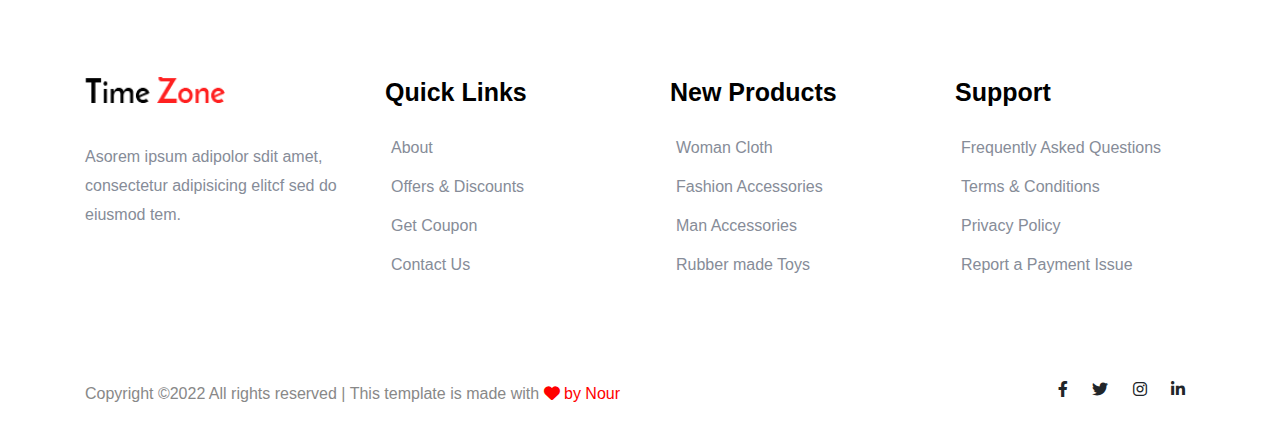
==== commit d8fe04ba: "asdl" ====
--- a/index.html
+++ b/index.html
@@ -1,457 +1,397 @@
-<!DOCTYPE html>
-<html lang="en">
-  <head>
-    <meta charset="UTF-8" />
-    <meta name="viewport" content="width=device-width, initial-scale=1.0" />
-
-    <link rel="stylesheet" href="css/bootstrap.min.css" />
-    <link rel="stylesheet" href="css/main.css" />
-    <link rel="stylesheet" href="css/animate.css" />
-    <link rel="stylesheet" href="css/all.min.css" />
-    <title>home</title>
-  </head>
-  <body>
-    <header class="header color-head">
-      <nav class="navbar navbar-expand-lg navbar-light container">
-        <a class="navbar-brand" href="#">
-          <img src="img/download.webp" />
-        </a>
-        <button
-          class="navbar-toggler"
-          type="button"
-          data-toggle="collapse"
-          data-target="#navbarSupportedContent"
-          aria-controls="navbarSupportedContent"
-          aria-expanded="false"
-          aria-label="Toggle navigation"
-        >
-          <span class="navbar-toggler-icon"></span>
-        </button>
-
-        <div class="collapse navbar-collapse" id="navbarSupportedContent">
-          <ul class="navbar-nav m-auto">
-            <li class="nav-item active">
-              <a class="nav-link" href="index.html"
-                >Home <span class="sr-only">(current)</span></a
-              >
-            </li>
-            <li class="nav-item">
-              <a class="nav-link" href="shop.html">Shop</a>
-            </li>
-            <li class="nav-item">
-              <a class="nav-link" href="about.html">About</a>
-            </li>
-            <li class="nav-item">
-              <a class="nav-link" href="contact.html">Contact</a>
-            </li>
-          </ul>
-          <ul class="navbar-nav ml-auto">
-            <li>
-              <i class="fa-solid fa-user"></i>
-            </li>
-            <li>
-              <i class="fa-solid fa-shop"></i>
-            </li>
-          </ul>
-        </div>
-      </nav>
-    </header>
-
-    <section class="watch">
-      <div class="container">
-        <div class="row">
-          <div class="col-lg-8 col-md-6 col-sm-12">
-            <div class="card">
-              <h1 class="" style="animation-delay: 0.4s">
-                Select Your New Perfect Style
-              </h1>
-              <p class="" style="animation-delay: 0.7s">
-                Ut enim ad minim veniam, quis nostrud exercitation ullamco
-                laboris nisi ut aliquip ex ea commodo consequat is aute irure.
-              </p>
-            </div>
-            <button type="button" class="btn btn-secondary">
-              <a href="#pop">Shop Now</a>
-            </button>
-          </div>
-          <div class="col-lg-4 col-md-6 col-sm-12 hidden">
-            <div class="card img">
-              <img src="img/xwatch.png" />
-            </div>
-          </div>
-        </div>
-      </div>
-    </section>
-
-    <section class="arrival">
-      <div class="container">
-        <div class="text">
-          <h2>New Arrivals</h2>
-        </div>
-        <div class="row">
-          <div class="col-lg-4 col-md-6 col-sm-12">
-            <div class="card">
-              <div class="image">
-                <img src="img/xnew_product1.png" />
-              </div>
-              <h3>Thermo Ball Etip Gloves</h3>
-              <span>$ 45,743</span>
-            </div>
-          </div>
-          <div class="col-lg-4 col-md-6 col-sm-12">
-            <div class="card">
-              <div class="image">
-                <img src="img/xnew_product2.png" />
-              </div>
-              <h3>Thermo Ball Etip Gloves</h3>
-              <span>$ 45,743</span>
-            </div>
-          </div>
-          <div class="col-lg-4 col-md-6 col-sm-12 m-auto">
-            <div class="card">
-              <div class="image">
-                <img src="img/xnew_product3.png" />
-              </div>
-
-              <h3>Thermo Ball Etip Gloves</h3>
-              <span>$ 45,743</span>
-            </div>
-          </div>
-        </div>
-      </div>
-    </section>
-
-    <section class="man">
-      <div class="container-fluid">
-        <div class="row">
-          <div class="col-lg-6 col-md-6 col-sm-12">
-            <div class="card">
-              <div class="image">
-                <img src="img/xgallery1.webp" />
-              </div>
-            </div>
-          </div>
-          <div class="col-lg-3 col-md-6 col-sm-12">
-            <div class="card">
-              <div class="image">
-                <img src="img/xgallery2.webp" />
-              </div>
-            </div>
-          </div>
-          <div class="col-lg-3 col-md-6 col-sm-12">
-            <div class="card card2 arrange">
-              <div class="image">
-                <img src="img/xgallery3.webp" />
-              </div>
-            </div>
-
-            <div class="card arrange">
-              <div class="image">
-                <img src="img/xgallery4.webp" />
-              </div>
-            </div>
-          </div>
-        </div>
-      </div>
-    </section>
-
-    <section class="popular" id="pop">
-      <div class="container">
-        <div class="section-tittle mb-70 text-center change">
-          <h2>Popular Items</h2>
-          <p>
-            Consectetur adipiscing elit, sed do eiusmod tempor incididunt ut
-            labore et dolore magna aliqua. Quis ipsum suspendisse ultrices
-            gravida.
-          </p>
-        </div>
-
-        <div id="roww" class="row">
-          <div class="col-lg-4 col-md-6">
-            <div class="card appear">
-              <div class="image">
-                <img src="img/xpopular1.png" />
-                <i class="fa-solid fa-heart"></i>
-                <button class="btn">Add To cart</button>
-              </div>
-              <h3>Thermo Ball Etip Gloves</h3>
-              <span>$ 45,743</span>
-            </div>
-          </div>
-          <div class="col-lg-4 col-md-6">
-            <div class="card appear">
-              <div class="image">
-                <img src="img/xpopular2.png" />
-                <i class="fa-solid fa-heart"></i>
-                <button class="btn">Add To cart</button>
-              </div>
-              <h3>Thermo Ball Etip Gloves</h3>
-              <span>$ 45,743</span>
-            </div>
-          </div>
-
-          <div class="col-lg-4 col-md-6">
-            <div class="card appear">
-              <div class="image">
-                <img src="img/xpopular3.png" />
-                <i class="fa-solid fa-heart"></i>
-                <button class="btn">Add To cart</button>
-              </div>
-              <h3>Thermo Ball Etip Gloves</h3>
-              <span>$ 45,743</span>
-            </div>
-          </div>
-
-          <div class="col-lg-4 col-md-6">
-            <div class="card appear">
-              <div class="image">
-                <img src="img/xpopular4.png" />
-                <i class="fa-solid fa-heart"></i>
-                <button class="btn">Add To cart</button>
-              </div>
-              <h3>Thermo Balla Etip Gloves</h3>
-              <span>$ 45,743</span>
-            </div>
-          </div>
-          <div class="col-lg-4 col-md-6">
-            <div class="card appear">
-              <div class="image">
-                <img src="img/xpopular5.png" />
-                <i class="fa-solid fa-heart"></i>
-                <button class="btn">Add To cart</button>
-              </div>
-              <h3>Thermo Ball Etip Gloves</h3>
-              <span>$ 45,743</span>
-            </div>
-          </div>
-
-          <div class="col-lg-4 col-md-6">
-            <div class="card appear">
-              <div class="image">
-                <img src="img/xpopular6.png" />
-                <i class="fa-solid fa-heart"></i>
-                <button class="btn">Add To cart</button>
-              </div>
-              <h3>Thermo Ball Etip Gloves</h3>
-              <span>$ 45,743</span>
-            </div>
-          </div>
-
-          <div class="col-lg-4 col-md-6">
-            <div class="card appear">
-              <div class="image">
-                <img src="img/xpopular3.png" />
-                <i class="fa-solid fa-heart"></i>
-                <button class="btn">Add To cart</button>
-              </div>
-              <h3>Thermo Ball Etip Gloves</h3>
-              <span>$ 45,743</span>
-            </div>
-          </div>
-
-          <div class="col-lg-4 col-md-6">
-            <div class="card appear">
-              <div class="image">
-                <img src="img/xpopular4.png" />
-                <i class="fa-solid fa-heart"></i>
-                <button class="btn">Add To cart</button>
-              </div>
-              <h3>Thermo Ball Etip Gloves</h3>
-              <span>$ 45,743</span>
-            </div>
-          </div>
-          <div class="col-lg-4 col-md-6">
-            <div class="card appear">
-              <div class="image">
-                <img src="img/xpopular5.png" />
-                <i class="fa-solid fa-heart"></i>
-                <button class="btn">Add To cart</button>
-              </div>
-              <h3>Thermo Ball Etip Gloves</h3>
-              <span>$ 45,743</span>
-            </div>
-          </div>
-        </div>
-        <div class="row justify-content-center">
-          <div class="button">
-            <button type="button" class="btn2 btn-secondary" id="show">
-              VIEW MORE PRODUCTS
-            </button>
-          </div>
-        </div>
-      </div>
-    </section>
-
-    <!-- <section class="vid">
-    <div class="container-fluid">
-        <div class="row">
-           <div class="col-lg-12">
-            <video loop muted>
-                <source src="video/Prickly Situation – Munki and Trunk Season 1 #7.mp4">
-           </video>
-        </div>
-    </div>
-
-
-
-</section> -->
-
-    <section class="choice">
-      <div class="container">
-        <div class="row">
-          <div class="col-lg-6 col-md-6 col-sm-12 show">
-            <div class="card">
-              <h1>This product on offer</h1>
-              <div class="detailsProduct">
-                <button
-                  onclick="ViewDetails()"
-                  id="detailsPro"
-                  class="btn3 btn-secondary"
-                >
-                  SHOW DETAILS
-                </button>
-              </div>
-            </div>
-          </div>
-          <div class="col-lg-6 col-md-6 col-sm-12">
-            <div class="card">
-              <img src="img/xchoce_watch1.webp" />
-            </div>
-          </div>
-        </div>
-      </div>
-    </section>
-
-    <section class="choice">
-      <div class="container">
-        <div class="row">
-          <div class="col-lg-6 col-md-6">
-            <div class="card">
-              <img src="img/xpopular4.png" />
-            </div>
-          </div>
-          <div class="col-lg-6 show col-md-6">
-            <div class="card">
-              <h1>This product on offer</h1>
-              <div class="detailsProduct">
-                <button onclick="ViewDetailsP2()" class="btn3 btn-secondary">
-                  SHOW DETAILS
-                </button>
-              </div>
-            </div>
-          </div>
-        </div>
-      </div>
-    </section>
-
-    <section class="secure">
-      <div class="container">
-        <div class="row">
-          <div class="col-lg-4 col-md-6 col-sm-12">
-            <div class="card">
-              <i class="fa-solid fa-cube"></i>
-              <h6>Free Shipping Method</h6>
-              <p>aorem ixpsacdolor sit ameasecur adipisicing elitsf edasd.</p>
-            </div>
-          </div>
-
-          <div class="col-lg-4 col-md-6 col-sm-12">
-            <div class="card">
-              <i class="fa-solid fa-lock"></i>
-              <h6>Secure Payment System</h6>
-              <p>aorem ixpsacdolor sit ameasecur adipisicing elitsf edasd.</p>
-            </div>
-          </div>
-
-          <div class="col-lg-4 col-md-6 col-sm-12">
-            <div class="card">
-              <i class="fa-solid fa-rotate-right"></i>
-              <h6>Secure Payment System</h6>
-              <p>aorem ixpsacdolor sit ameasecur adipisicing elitsf edasd.</p>
-            </div>
-          </div>
-        </div>
-      </div>
-    </section>
-
-    <section class="foot">
-      <div class="container">
-        <div class="row">
-          <div class="col-lg-3 col-md-6 col-sm-12">
-            <div class="card">
-              <div class="logo">
-                <a href="index.html">
-                  <img src="img/download.webp" alt="" />
-                </a>
-              </div>
-
-              <p>
-                Asorem ipsum adipolor sdit amet, consectetur adipisicing elitcf
-                sed do eiusmod tem.
-              </p>
-            </div>
-          </div>
-
-          <div class="col-lg-3 col-md-6 col-sm-12">
-            <div class="card">
-              <h4>Quick Links</h4>
-              <ul>
-                <li><a href="#">About</a></li>
-                <li><a href="#"> Offers &amp; Discounts</a></li>
-                <li><a href="#"> Get Coupon</a></li>
-                <li><a href="#"> Contact Us</a></li>
-              </ul>
-            </div>
-          </div>
-
-          <div class="col-lg-3 col-md-6 col-sm-12">
-            <div class="card">
-              <h4>New Products</h4>
-              <ul>
-                <li><a href="#">Woman Cloth</a></li>
-                <li><a href="#">Fashion Accessories</a></li>
-                <li><a href="#"> Man Accessories</a></li>
-                <li><a href="#"> Rubber made Toys</a></li>
-              </ul>
-            </div>
-          </div>
-
-          <div class="col-lg-3 col-md-6 col-sm-12">
-            <div class="card">
-              <h4>Support</h4>
-              <ul>
-                <li><a href="#" class="freq">Frequently Asked Questions</a></li>
-                <li><a href="#">Terms &amp; Conditions</a></li>
-                <li><a href="#">Privacy Policy</a></li>
-                <li><a href="#" class="freq">Report a Payment Issue</a></li>
-              </ul>
-            </div>
-          </div>
-        </div>
-
-        <div class="corlib">
-          <div class="face2">
-            <p>
-              Copyright ©2022 All rights reserved | This template is made with
-              <i class="fa-solid fa-heart"></i>
-              <a class="nour" href="https://colorlib.com/">by Nour</a>
-            </p>
-          </div>
-          <div class="face">
-            <a class="lin" href="#"><i class="fa-brands fa-facebook-f"></i></a>
-            <a class="lin" href="#"><i class="fa-brands fa-twitter"></i></a>
-            <a class="lin" href="#"><i class="fa-brands fa-instagram"></i></a>
-            <a class="lin" href="#"><i class="fa-brands fa-linkedin-in"></i></a>
-          </div>
-        </div>
-      </div>
-    </section>
-
-    <script src="js/jquery.slim.min.js"></script>
-    <script src="js/popper.min.js"></script>
-    <script src="js/bootstrap.min.js"></script>
-    <script src="js/wow.min.js"></script>
-    <script defer src="js/main.js"></script>
-    <script src="js/scriptFile.js"></script>
-  </body>
-</html>
+<!DOCTYPE html>
+<html lang="en">
+<head>
+    <meta charset="UTF-8">
+    <meta name="viewport" content="width=device-width, initial-scale=1.0">
+    
+    <link rel="stylesheet" href="css/bootstrap.min.css">
+    <link rel="stylesheet" href="css/main.css">
+    <link rel="stylesheet" href="css/all.min.css">
+    <title>home</title>
+</head>
+<body>
+<header class="header color-head ">
+    
+    <nav class="navbar navbar-expand-lg navbar-light container">
+        <a class="navbar-brand" href="#">
+            <img src="img/download.webp">
+        </a>
+        <button class="navbar-toggler" type="button" data-toggle="collapse" data-target="#navbarSupportedContent"
+                aria-controls="navbarSupportedContent" aria-expanded="false" aria-label="Toggle navigation">
+                <span class="navbar-toggler-icon"></span>
+        </button>
+      
+        <div class="collapse navbar-collapse" id="navbarSupportedContent">
+          <ul class="navbar-nav m-auto">
+            <li class="nav-item active">
+              <a class="nav-link" href="index.html">Home <span class="sr-only">(current)</span></a>
+            </li>
+            <li class="nav-item">
+              <a class="nav-link" href="shop.html">Shop</a>
+            </li>
+            <li class="nav-item">
+              <a class="nav-link"  href="about.html">About</a>
+            </li>
+            <li class="nav-item">
+                <a class="nav-link" href="contact.html">Contact</a>
+            </li>
+          </ul>
+          <ul class="navbar-nav ml-auto">
+            <li>
+               <i class="fa-solid fa-magnifying-glass"></i>
+            </li> 
+            <li>
+               <i class="fa-solid fa-user"></i>
+            </li> 
+            <li>
+                <i class="fa-solid fa-shop"></i>
+            </li> 
+          </ul>
+
+        </div>
+      </nav>
+</header>
+
+
+<section class="watch">
+    <div class="container">
+        <div class="row">
+          <div class="col-lg-8 col-md-6 col-sm-12">
+              <div class="card">
+                <h1 data-animation="fadeInLeft" data-delay=".4s" data-duration="2000ms" class="" style="animation-delay: 0.4s;">Select Your New Perfect Style</h1>
+                <p data-animation="fadeInLeft" data-delay=".7s" data-duration="2000ms" class="" style="animation-delay: 0.7s;">Ut enim ad minim veniam, quis nostrud exercitation ullamco laboris nisi ut aliquip ex ea commodo consequat is aute irure.</p>
+             </div>
+             <button type="button" class="btn btn-secondary">
+                <a href="#">Shop Now</a>
+              </button>
+        </div>
+          <div class="col-lg-4 col-md-6 col-sm-12 hidden">
+            <div class="card img">
+               <img src="img/xwatch.png">
+            </div>
+          </div>
+        </div>
+        <div class="hero__btn" data-animation="fadeInLeft" data-delay=".8s" data-duration="2000ms" style="animation-delay: 0.8s;">
+           
+         </div>
+      </div>
+
+</section>
+
+<section class="arrival">
+    <div class="container">
+
+        <div class="text">
+            <h2>New Arrivals</h2>
+        </div>
+        <div class="row">
+           <div class="col-lg-4 col-md-6 col-sm-12">
+               <div class="card">
+                <div class="image">
+                  <img src="img/xnew_product1.png">
+                </div>
+                <h3>Thermo Ball Etip Gloves</h3>
+                <span>$ 45,743</span>
+               </div>
+          
+           </div>
+           <div class="col-lg-4 col-md-6 col-sm-12">
+               <div class="card">     
+                <div class="image">
+                  <img src="img/xnew_product2.png">
+                </div>
+                <h3>Thermo Ball Etip Gloves</h3>
+                <span>$ 45,743</span>
+               </div>
+               
+            
+           </div>
+           <div class="col-lg-4 col-md-6 col-sm-12 m-auto">
+              <div class="card padd">
+                <div class="image">
+                   <img src="img/xnew_product3.png">
+                </div>
+
+                <h3>Thermo Ball Etip Gloves</h3>
+                <span>$ 45,743</span>
+              </div>            
+            
+           </div>
+
+        </div>
+    </div>
+
+</section>
+
+
+<section class="man">
+    <div class="container-fluid">
+        <div class="row">
+            <div class="col-lg-6 col-md-6 col-sm-12">
+                <div class="card">
+                  <div class="image">
+                     <img src="img/xgallery1.webp">
+                  </div>
+                </div>
+            </div>
+            <div class="col-lg-3 col-md-6 col-sm-12">
+                <div class="card">
+                  <div class="image">
+                     <img src="img/xgallery2.webp">
+                  </div>
+                </div>
+            </div>
+            <div class="col-lg-3 col-md-6 col-sm-12">
+                <div class="card  card2 arrange">
+                  <div class="image">
+                     <img src="img/xgallery3.webp">
+                  </div>
+                </div>
+
+                <div class="card arrange">
+                    <div class="image">
+                       <img src="img/xgallery4.webp">
+                    </div>
+                  </div>
+            </div>
+
+
+
+        </div>
+
+    </div>
+
+</section>
+
+
+<section class="popular">
+    <div class="container">
+        <div class="section-tittle mb-70 text-center change">
+            <h2>Popular Items</h2>
+            <p>Consectetur adipiscing elit, sed do eiusmod tempor incididunt ut labore et dolore magna aliqua. Quis ipsum suspendisse ultrices gravida.</p>
+        </div>
+
+
+        <div class="row" id="popularProductsC">
+			
+       </div>
+
+
+        </div>
+     <div class="row justify-content-center">
+         <div class="button">
+            <button type="button" class="btn2 btn-secondary">
+                <a href="#">VIEW MORE PRODUCTS</a>
+            </button>
+        </div>
+           
+     </div>
+ 
+
+
+</section>
+
+
+<section class="vid">
+    <div class="container-fluid">
+        <div class="row">
+           <div class="col-lg-12">
+            <video loop muted>
+                <source src="video/Prickly Situation – Munki and Trunk Season 1 #7.mp4">
+           </video>
+        </div>
+    </div>
+
+
+
+</section>
+
+
+<section class="choice">
+    <div class="container">
+       <div class="row">
+           <div class="col-lg-6 col-md-6 col-sm-12 show">
+               <div class="card">
+                    <h1>Watch of Choice</h1>
+                    <p>Enim ad minim veniam, quis nostrud exercitation ullamco laboris nisi ut aliquip ex ea commodo consequat. Duis aute 
+                        irure dolor in reprehenderit in voluptate velit esse.</p>
+                    <button type="button" class="btn3 btn-secondary">
+                            <a href="#">SHOW WATCHES</a>
+                    </button>
+               </div>
+        </div>
+           <div class="col-lg-6 col-md-6 col-sm-12">
+                <div class="card">
+                <img src="img/xchoce_watch1.webp">
+                </div>
+
+           </div>
+
+
+       </div>
+
+
+    </div>
+
+</section>
+
+<section class="choice">
+    <div class="container">
+       <div class="row">
+
+            <div class="col-lg-6 col-md-6">
+                <div class="card">
+                   <img src="img/xpopular4.png">
+               </div>
+
+            </div>
+         <div class="col-lg-6 show col-md-6">
+           <div class="card">
+                <h1>Watch of Choice</h1>
+                <p>Enim ad minim veniam, quis nostrud exercitation ullamco laboris nisi ut aliquip ex ea commodo consequat. Duis aute 
+                    irure dolor in reprehenderit in voluptate velit esse.</p>
+                <button type="button" class="btn3 btn-secondary">
+                        <a href="#">SHOW WATCHES</a>
+                </button>
+            </div>
+          </div>
+
+        </div>
+
+    </div>
+
+</section>
+
+
+<section class="secure">
+    <div class="container">
+        <div class="row">
+          <div class="col-lg-4 col-md-6 col-sm-12">
+              <div class="card">
+                <i class="fa-solid fa-cube"></i>
+                <h6>Free Shipping Method</h6>
+                <p>aorem ixpsacdolor sit ameasecur adipisicing elitsf edasd.</p>
+              </div>
+          </div>
+
+          <div class="col-lg-4 col-md-6 col-sm-12">
+            <div class="card">
+              <i class="fa-solid fa-lock"></i>
+              <h6>Secure Payment System</h6>
+              <p>aorem ixpsacdolor sit ameasecur adipisicing elitsf edasd.</p>
+            </div>
+
+
+        </div>
+
+        <div class="col-lg-4 col-md-6 col-sm-12">
+            <div class="card">
+              <i class="fa-solid fa-rotate-right"></i>
+              <h6>Secure Payment System</h6>
+              <p>aorem ixpsacdolor sit ameasecur adipisicing elitsf edasd.</p>
+            </div>
+
+
+        </div>
+
+
+        </div>
+    </div>
+
+</section>
+
+<section class="foot">
+   <div class="container">
+       <div class="row">
+           <div class="col-lg-3 col-md-6 col-sm-12">
+             <div class="card">
+               <div class="logo">
+                    <a href="index.html">
+                        <img src="img/download.webp" alt="">
+                    </a>
+               </div>
+
+               <p>Asorem ipsum adipolor sdit amet, consectetur adipisicing 
+                   elitcf sed do eiusmod tem.</p>
+
+             </div>
+
+           </div>
+
+           <div class="col-lg-3 col-md-6 col-sm-12">
+            <div class="card">
+                <h4>Quick Links</h4>
+                <ul>
+                    <li><a href="#">About</a></li>
+                    <li><a href="#"> Offers &amp; Discounts</a></li>
+                    <li><a href="#"> Get Coupon</a></li>
+                    <li><a href="#"> Contact Us</a></li>
+                </ul>
+
+               
+            </div>
+
+          </div>
+
+          <div class="col-lg-3 col-md-6 col-sm-12">
+            <div class="card">
+                <h4>New Products</h4>
+                <ul>
+                    <li><a href="#">Woman Cloth</a></li>
+                    <li><a href="#">Fashion Accessories</a></li>
+                    <li><a href="#"> Man Accessories</a></li>
+                    <li><a href="#"> Rubber made Toys</a></li>
+                </ul>
+               
+            </div>
+
+          </div>
+
+          <div class="col-lg-3 col-md-6 col-sm-12">
+            <div class="card">
+                <h4>Support</h4>
+                <ul>
+                    <li><a href="#" class="freq">Frequently Asked Questions</a></li>
+                    <li><a href="#">Terms &amp; Conditions</a></li>
+                    <li><a href="#">Privacy Policy</a></li>
+                    <li><a href="#" class="freq">Report a Payment Issue</a></li>
+                </ul>
+                     
+            </div>
+
+          </div>
+       </div>
+
+       <div class="corlib">
+           <div class="face2">
+            <p>Copyright ©2022 All rights reserved | This template is made with 
+            <i class="fa-solid fa-heart"></i>
+            <a class="nour" href="https://colorlib.com/">by Nour</a></p>
+            
+        
+            </div>
+            <div class="face">
+                <a class="lin" href="#"><i class="fa-brands fa-facebook-f"></i></a>
+                <a class="lin" href="#"><i class="fa-brands fa-twitter"></i></a>
+                <a class="lin"  href="#"><i class="fa-brands fa-instagram"></i></a>
+                <a class="lin"  href="#"><i class="fa-brands fa-linkedin-in"></i></a>
+
+            </div>
+        </div>
+   </div>
+
+</section>
+
+
+
+
+
+
+<script src="js/jquery.slim.min.js"></script>
+<script src="js/popper.min.js"></script>
+<script src="js/bootstrap.min.js"></script>
+<script src="js/main.js"></script>
+<script src="js/home.js"></script>
+    <div class="msg-box" id="msgBox"></div>
+</body>
+</html>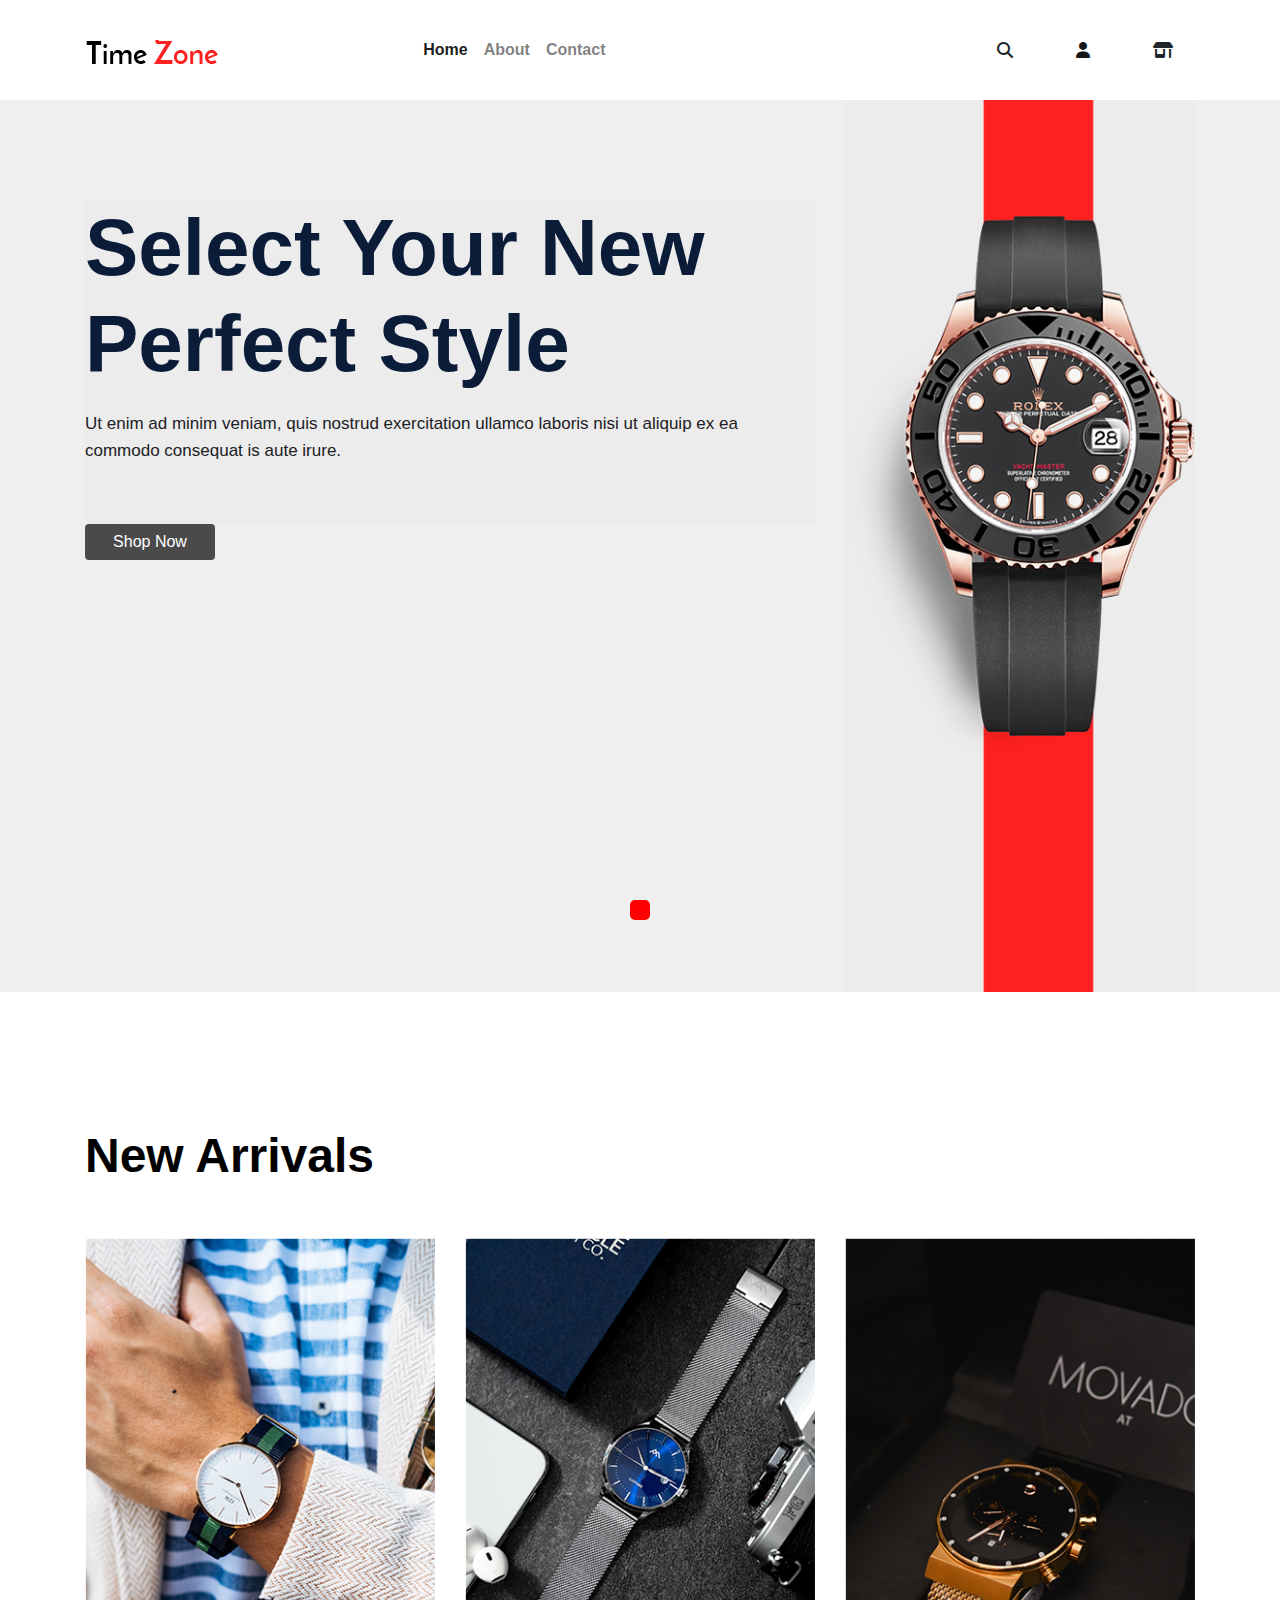
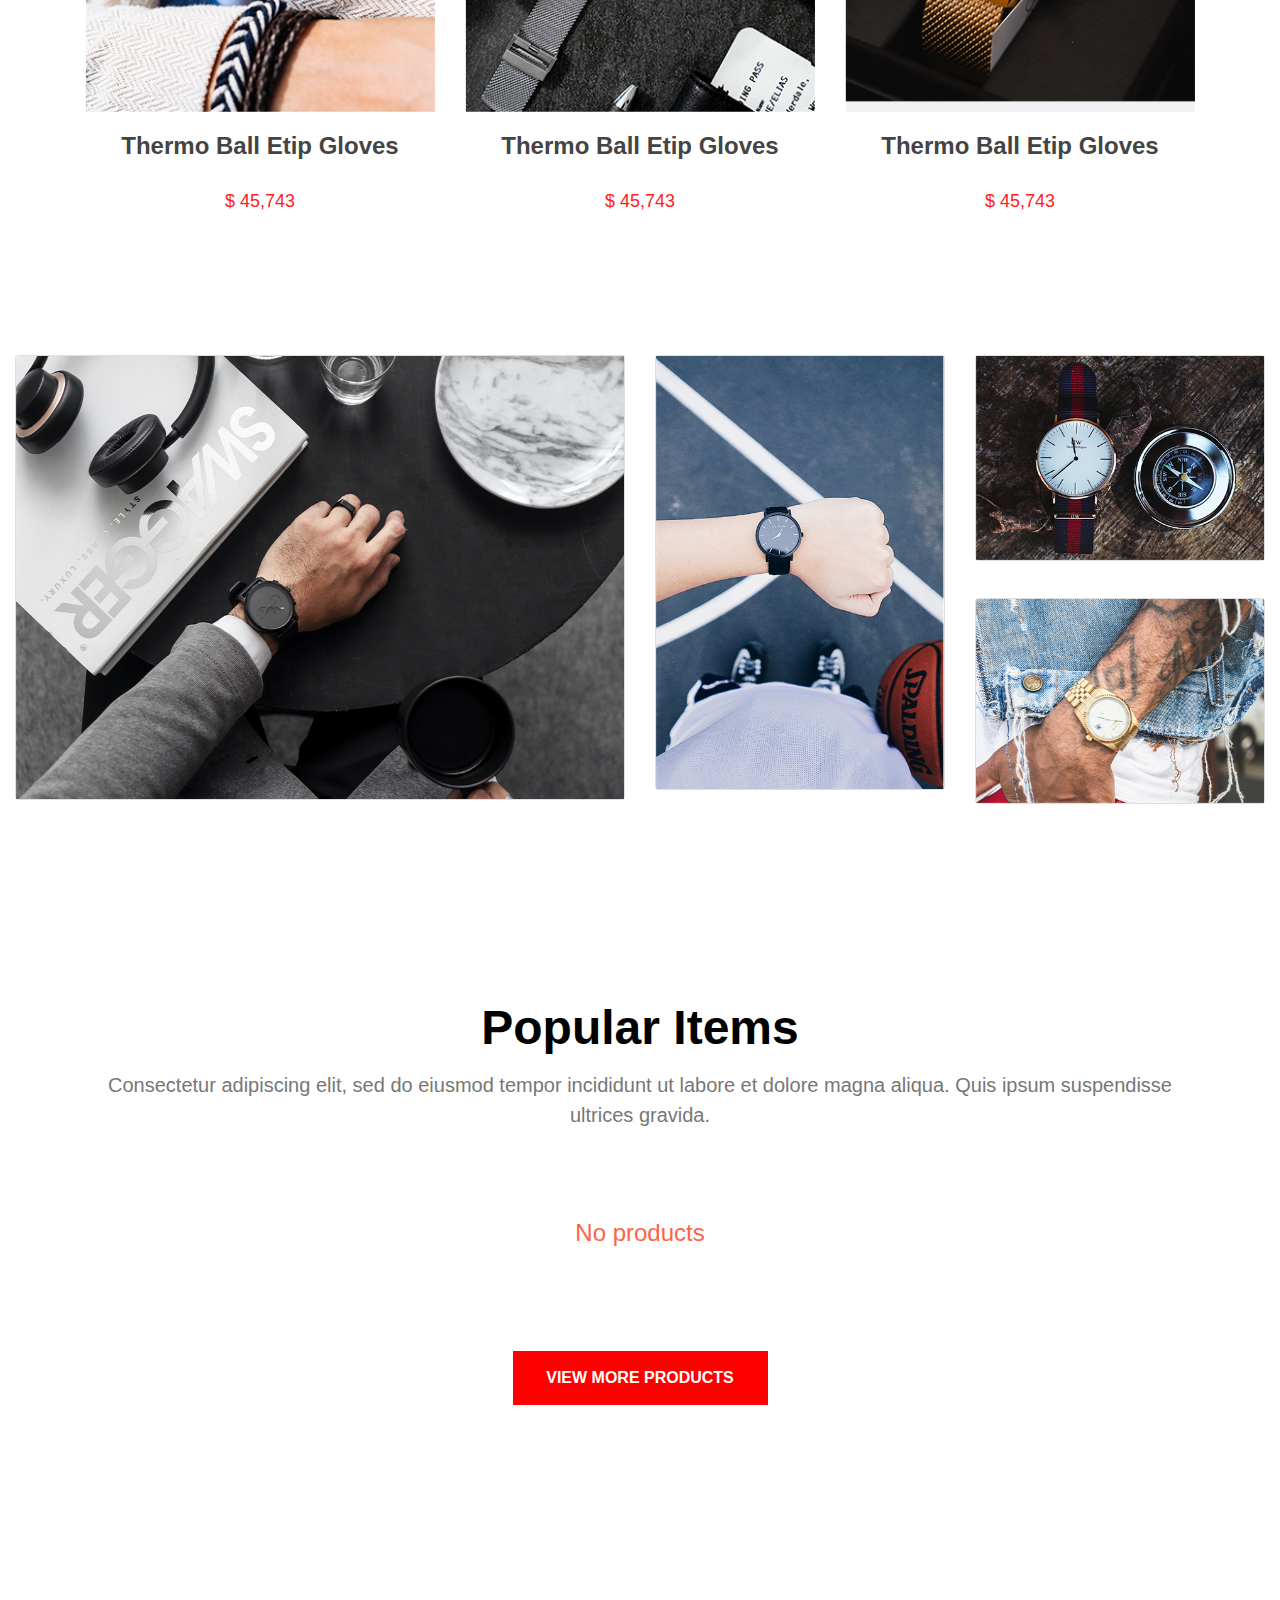
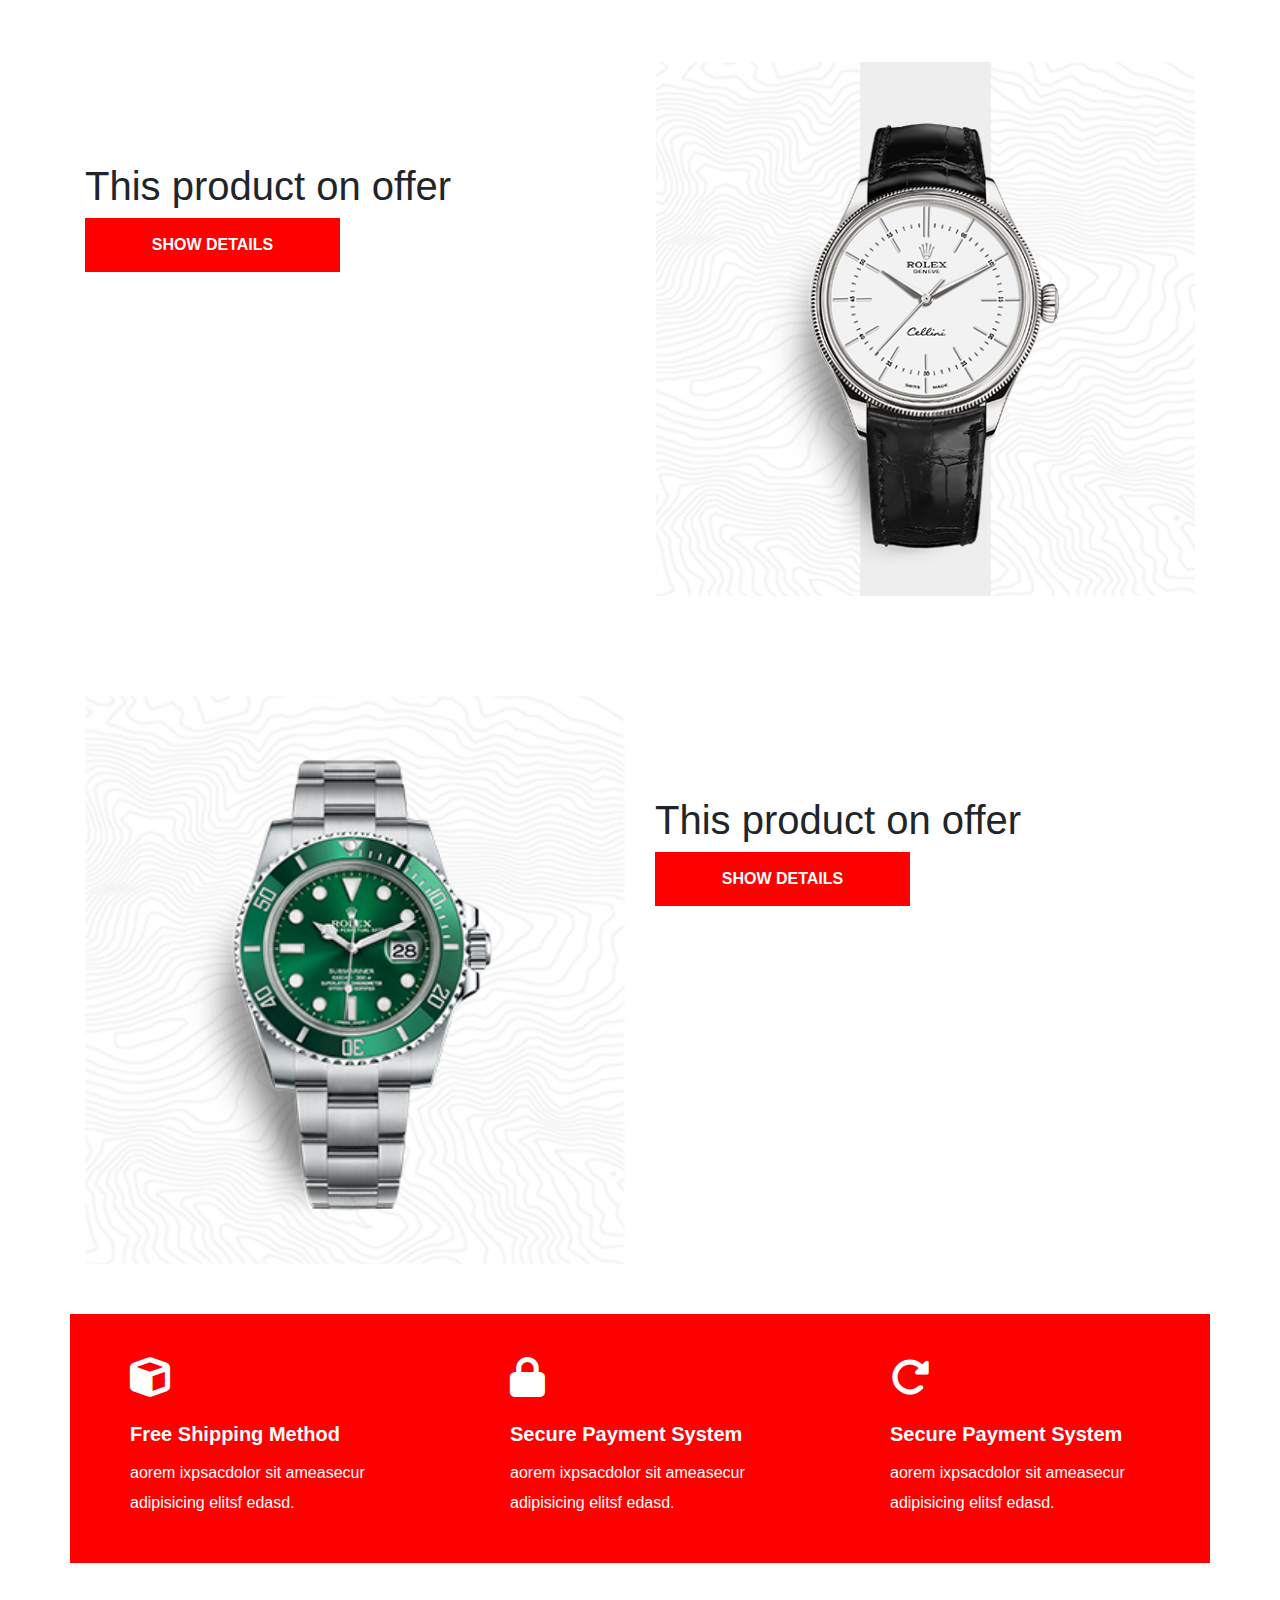
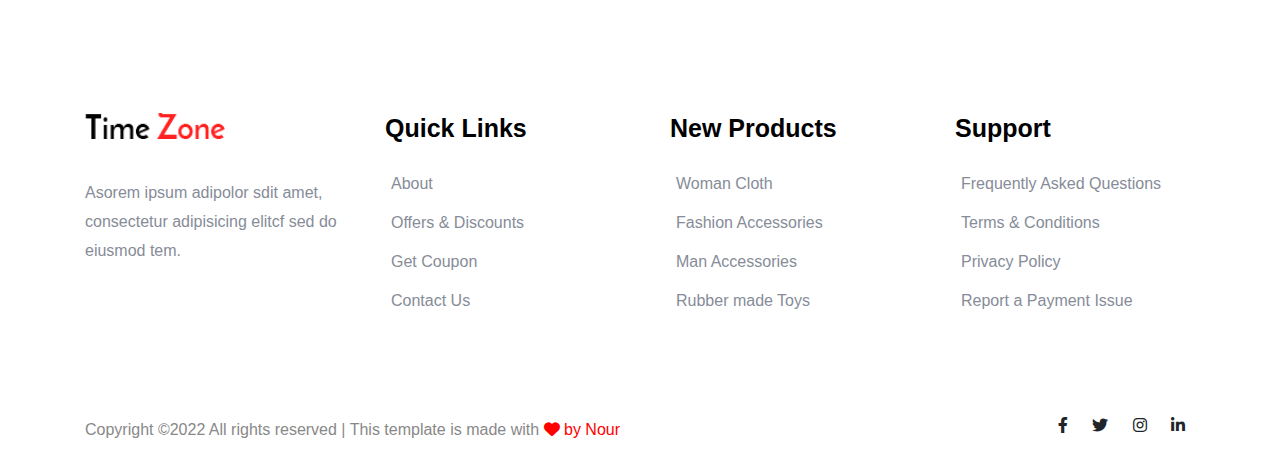
==== commit 295fc305: "asdfasdfasdf" ====
--- a/index.html
+++ b/index.html
@@ -7,13 +7,14 @@
     <link rel="stylesheet" href="css/bootstrap.min.css">
     <link rel="stylesheet" href="css/main.css">
     <link rel="stylesheet" href="css/all.min.css">
+	<script src="js/mmain.js"></script>
     <title>home</title>
 </head>
 <body>
 <header class="header color-head ">
     
     <nav class="navbar navbar-expand-lg navbar-light container">
-        <a class="navbar-brand" href="#">
+        <a class="navbar-brand" href="/">
             <img src="img/download.webp">
         </a>
         <button class="navbar-toggler" type="button" data-toggle="collapse" data-target="#navbarSupportedContent"
@@ -27,9 +28,6 @@
               <a class="nav-link" href="index.html">Home <span class="sr-only">(current)</span></a>
             </li>
             <li class="nav-item">
-              <a class="nav-link" href="shop.html">Shop</a>
-            </li>
-            <li class="nav-item">
               <a class="nav-link"  href="about.html">About</a>
             </li>
             <li class="nav-item">
@@ -41,7 +39,7 @@
                <i class="fa-solid fa-magnifying-glass"></i>
             </li> 
             <li>
-               <i class="fa-solid fa-user"></i>
+               <a href="profile.html"><i class="fa-solid fa-user"></i></a>
             </li> 
             <li>
                 <i class="fa-solid fa-shop"></i>
@@ -169,8 +167,8 @@
         <div class="section-tittle mb-70 text-center change">
             <h2>Popular Items</h2>
             <p>Consectetur adipiscing elit, sed do eiusmod tempor incididunt ut labore et dolore magna aliqua. Quis ipsum suspendisse ultrices gravida.</p>
-        </div>
-
+			<div id="noItems" style="font-size:24px; color:tomato; display: none;">No products</div>
+        </div>
 
         <div class="row" id="popularProductsC">
 			
@@ -180,8 +178,8 @@
         </div>
      <div class="row justify-content-center">
          <div class="button">
-            <button type="button" class="btn2 btn-secondary">
-                <a href="#">VIEW MORE PRODUCTS</a>
+            <button type="button" class="btn2 btn-secondary" id="show">
+                <div href="#">VIEW MORE PRODUCTS</div>
             </button>
         </div>
            
@@ -212,19 +210,18 @@
        <div class="row">
            <div class="col-lg-6 col-md-6 col-sm-12 show">
                <div class="card">
-                    <h1>Watch of Choice</h1>
-                    <p>Enim ad minim veniam, quis nostrud exercitation ullamco laboris nisi ut aliquip ex ea commodo consequat. Duis aute 
-                        irure dolor in reprehenderit in voluptate velit esse.</p>
-                    <button type="button" class="btn3 btn-secondary">
-                            <a href="#">SHOW WATCHES</a>
+                  <h1>This product on offer</h1>
+                  <div class="detailsProduct">
+                    <button onclick="ViewDetails()" id="detailsPro" class="btn3 btn-secondary">
+                            SHOW DETAILS
                     </button>
+                 </div> 
                </div>
         </div>
            <div class="col-lg-6 col-md-6 col-sm-12">
                 <div class="card">
                 <img src="img/xchoce_watch1.webp">
                 </div>
-
            </div>
 
 
@@ -238,28 +235,23 @@
 <section class="choice">
     <div class="container">
        <div class="row">
-
             <div class="col-lg-6 col-md-6">
                 <div class="card">
                    <img src="img/xpopular4.png">
                </div>
-
             </div>
          <div class="col-lg-6 show col-md-6">
            <div class="card">
-                <h1>Watch of Choice</h1>
-                <p>Enim ad minim veniam, quis nostrud exercitation ullamco laboris nisi ut aliquip ex ea commodo consequat. Duis aute 
-                    irure dolor in reprehenderit in voluptate velit esse.</p>
-                <button type="button" class="btn3 btn-secondary">
-                        <a href="#">SHOW WATCHES</a>
-                </button>
-            </div>
-          </div>
-
-        </div>
-
-    </div>
-
+                <h1>This product on offer</h1>
+                    <div class="detailsProduct">
+                        <button onclick="ViewDetailsP2()" class="btn3 btn-secondary">
+                                SHOW DETAILS
+                        </button>
+                    </div> 
+            </div>
+          </div>
+        </div>
+    </div>
 </section>
 
 
@@ -381,8 +373,7 @@
    </div>
 
 </section>
-
-
+<div class="msg-box" id="msgBox"></div>
 
 
 
@@ -392,6 +383,6 @@
 <script src="js/bootstrap.min.js"></script>
 <script src="js/main.js"></script>
 <script src="js/home.js"></script>
-    <div class="msg-box" id="msgBox"></div>
+<script src="js/scriptFile.js"></script>
 </body>
 </html>--- a/css/main.css
+++ b/css/main.css
@@ -1,1074 +1,1077 @@
-* {
-	margin: 0;
-	padding: 0;
-}
-
-img {
-	width: 100%;
-}
-nav {
-	height: 100px;
-}
-li a {
-	font-size: 16px;
-	font-family: "Josefin Sans", sans-serif;
-	color: #141517;
-	font-weight: 600;
-	padding: 45px 21px;
-}
-.container {
-	padding-left: -20px;
-}
-li i {
-	padding: 45px 21px;
-}
-header {
-	position: fixed;
-	width: 100%;
-	z-index: 1;
-}
-.color-head {
-	background-color: #fff;
-}
-
-/* start of home page */
-.watch {
-	background: rgba(204, 204, 204, 0.315);
-}
-.watch .col-lg-8 {
-	margin-top: 200px;
-	justify-content: center;
-	position: relative;
-}
-.watch .col-lg-8 h1 {
-	font-size: 80px;
-	font-weight: 600;
-	line-height: 1.2;
-	font-family: "Josefin Sans", sans-serif;
-	color: #0b1c39;
-	/* padding-top: 150px; */
-}
-.watch .col-lg-8 p {
-	font-size: 17px;
-	line-height: 1.6;
-	font-weight: 400;
-	margin-bottom: 39px;
-	color: #212025;
-	margin-bottom: 60px;
-	padding-right: 50px;
-	padding-top: 10px;
-}
-.watch .img {
-	overflow: hidden;
-}
-.watch .img img {
-	animation-name: watch;
-	animation-duration: 3s;
-	animation-iteration-count: infinite;
-}
-
-@keyframes watch {
-	0% {
-		transform: scale(1);
-	}
-
-	50% {
-		transform: scale(1.04);
-	}
-
-	100% {
-		transform: scale(1);
-	}
-}
-
-.watch .card {
-	background: rgba(204, 204, 204, 0.055);
-	border: none;
-}
-.watch .btn {
-	border: none;
-	width: 130px;
-	position: relative;
-	z-index: 1;
-	background: #4a4a4b;
-}
-
-.btn::after {
-	content: "";
-	position: absolute;
-	inset: 0;
-	width: 0%;
-	height: 100%;
-	z-index: -1;
-	border-radius: 0px;
-	background-color: red;
-	transition: all 0.5s cubic-bezier(0.5, 1.6, 0.4, 0.7);
-}
-.btn:hover::after {
-	width: 100%;
-}
-.watch .btn a {
-	text-decoration: none;
-	color: #fff;
-	z-index: 3;
-}
-.arrival {
-	margin-top: 70px;
-	margin-bottom: 70px;
-}
-.arrival .text h2 {
-	color: #000;
-	font-size: 48px;
-	font-weight: 700;
-	font-family: "Josefin Sans", sans-serif;
-	padding-top: 70px;
-	line-height: 1;
-	padding-bottom: 50px;
-}
-.arrival .col-lg-4 h3 {
-	padding-top: 20px;
-	color: #444444;
-	font-weight: 700;
-	font-size: 24px;
-	text-align: center;
-}
-.arrival .col-lg-4 span {
-	text-align: center;
-	padding-top: 20px;
-	color: #ff2020;
-	font-size: 18px;
-	font-weight: 500;
-}
-.arrival .card {
-	border: none;
-}
-.arrival .card .image {
-	overflow: hidden;
-}
-.arrival .card img {
-	transition: all 0.5s;
-}
-
-.arrival .card:hover img {
-	transform: scale(1.1);
-}
-
-.man {
-	padding-top: 70px;
-	margin-bottom: 200px;
-}
-.man .card2 {
-	margin-bottom: 37px;
-}
-
-.man .card .image {
-	overflow: hidden;
-}
-.man .card img {
-	transition: all 0.5s;
-}
-
-.man .card:hover img {
-	transform: scale(1.1);
-	opacity: 0.5;
-}
-
-.popular .change h2 {
-	color: #000;
-	font-size: 48px;
-	font-weight: 700;
-	line-height: 1;
-	font-family: "Josefin Sans", sans-serif;
-	margin-top: 70px;
-}
-.popular .change p {
-	font-family: "Roboto", sans-serif;
-	color: #777;
-	font-size: 20px;
-	line-height: 1.5;
-	margin-bottom: 15px;
-	text-align: center;
-	padding-top: 10px;
-	padding-bottom: 70px;
-}
-
-.popular .card {
-	border: none;
-}
-.popular .col-lg-4 h3 {
-	padding-top: 20px;
-	color: #444444;
-	font-weight: 700;
-	font-size: 24px;
-	text-align: center;
-}
-.popular .col-lg-4 span {
-	text-align: center;
-	padding-top: 20px;
-	color: #ff2020;
-	font-size: 18px;
-	font-weight: 500;
-}
-.popular .image {
-	position: relative;
-	overflow: hidden;
-}
-.popular .card i {
-	position: absolute;
-	right: 0;
-	top: 0;
-	visibility: hidden;
-	font-size: 35px;
-	transition: all 0.5s;
-}
-.popular .card:hover i {
-	visibility: visible;
-}
-.popular .card .btn {
-	border: none;
-	background-color: red;
-	padding: 15px 25px;
-	position: absolute;
-	left: 0;
-	right: 0;
-	bottom: -50px;
-	transition: all 0.5s;
-}
-
-.popular .card:hover .btn {
-	bottom: 0;
-}
-.popular .btn2 a {
-	text-decoration: none;
-	color: #fff;
-	z-index: 3;
-}
-.popular .button {
-	padding-top: 100px;
-}
-.popular .btn2 {
-	border: none;
-	width: 255px;
-	padding: 15px 10px;
-	position: relative;
-	z-index: 1;
-	background-color: red;
-	font-size: 16px;
-	font-weight: 600;
-	position: relative;
-}
-.btn2::after {
-	content: "";
-	position: absolute;
-	inset: 0;
-	width: 0%;
-	height: 100%;
-	z-index: -1;
-	border-radius: 0px;
-	background: #4a4a4b;
-	transition: all 0.5s cubic-bezier(0.5, 1.6, 0.4, 0.7);
-}
-.btn2:hover::after {
-	width: 100%;
-	height: 100%;
-}
-.choice {
-	margin-top: 100px;
-}
-.choice .card {
-	border: none;
-}
-.choice .show {
-	margin-top: 100px;
-}
-.choice .row .h1 {
-	color: #000;
-	font-size: 100px;
-	font-weight: 700;
-	line-height: 1;
-	margin-bottom: 40px;
-	font-style: normal;
-	font-family: "Josefin Sans", sans-serif;
-}
-.choice .row p {
-	margin-bottom: 50px;
-	font-size: 17px;
-	font-family: "Roboto", sans-serif;
-	color: #777;
-	padding-top: 50px;
-	line-height: 1.8;
-}
-
-.choice .btn3 a {
-	text-decoration: none;
-	color: #fff;
-	z-index: 3;
-}
-.choice .button {
-	padding-top: 100px;
-}
-.choice .btn3 {
-	border: none;
-	width: 255px;
-	padding: 15px 10px;
-	position: relative;
-	z-index: 1;
-	background-color: red;
-	font-size: 16px;
-	font-weight: 600;
-	position: relative;
-}
-.btn3::after {
-	content: "";
-	position: absolute;
-	inset: 0;
-	width: 0%;
-	height: 100%;
-	z-index: -1;
-	border-radius: 0px;
-	background: #4a4a4b;
-	transition: all 0.5s cubic-bezier(0.5, 1.6, 0.4, 0.7);
-}
-.btn3:hover::after {
-	width: 100%;
-	height: 100%;
-}
-
-.secure {
-	margin-top: 50px;
-}
-.secure .container {
-	background-color: red;
-}
-.secure .row {
-	padding-bottom: 30px;
-}
-.secure .card {
-	padding: 43px 20px 0 45px;
-	background-color: red;
-	border: none;
-}
-.secure .card i {
-	font-size: 40px;
-	color: #fff;
-	margin-bottom: 25px;
-	display: block;
-}
-
-.secure .card h6 {
-	color: #fff;
-	font-size: 20px;
-	font-weight: 700;
-	line-height: 1.2;
-	margin-bottom: 12px;
-	font-family: "Roboto", sans-serif;
-}
-.secure .card p {
-	font-family: "Roboto", sans-serif;
-	font-size: 16px;
-	line-height: 30px;
-	margin-bottom: 15px;
-	color: #fff;
-}
-
-.foot {
-	margin-top: 150px;
-}
-
-.foot .card .logo {
-	margin-bottom: 40px;
-	width: 140px;
-}
-.foot .card {
-	border: none;
-}
-.foot .card p {
-	color: #868c98;
-	font-size: 16px;
-	margin-bottom: 50px;
-	line-height: 1.8;
-	font-family: "Roboto", sans-serif;
-}
-.foot .card h4 {
-	color: #000;
-	font-size: 25px;
-	margin-bottom: 29px;
-	font-weight: 550;
-	font-family: "Roboto", sans-serif;
-	padding-left: 15px;
-}
-.foot .card ul {
-	list-style: none;
-}
-.foot .card li {
-	margin-bottom: 15px;
-}
-.foot .card li a {
-	color: #868c98;
-	font-weight: 300;
-}
-
-.foot .corlib {
-	margin-top: 70px;
-	display: flex;
-	flex-wrap: wrap;
-	justify-content: space-between;
-}
-.foot .corlib p {
-	color: #888888;
-	font-weight: 300;
-	font-size: 16px;
-	line-height: 2;
-	margin-bottom: 20px;
-}
-.foot .corlib a {
-	color: red;
-}
-.foot .corlib .face2 i {
-	color: red;
-}
-.foot .corlib .face .lin {
-	color: #212529;
-}
-
-.foot .corlib .face .lin {
-	padding: 0px 10px;
-	transition: all 0.5s;
-}
-.foot .corlib .lin:hover i {
-	transform: rotateX(360deg);
-}
-
-/* end of home page */
-
-/* start of about page */
-.about {
-	margin: auto;
-	background-image: url("../img/about_hero.png.webp");
-	height: 500px;
-	background-size: cover;
-	margin-bottom: 100px;
-}
-.about .row {
-	position: relative;
-}
-.about .row h2 {
-	font-size: 70px;
-	font-weight: 700;
-	font-family: "Josefin Sans", sans-serif;
-	color: #0b1c39;
-	position: absolute;
-	top: 180px;
-	left: 370px;
-}
-.mission {
-	margin-top: 100px;
-}
-.mission .card {
-	border: none;
-	margin-left: 20px;
-}
-.mission .row {
-	padding-left: 50px;
-}
-.mission .card h4 {
-	font-size: 30px;
-	font-family: "Josefin Sans", sans-serif;
-	font-weight: 700;
-	margin-bottom: 10px;
-	color: #000a2d;
-	display: inline-block;
-	position: relative;
-	padding-left: 68px;
-}
-.mission .card h4::before {
-	position: absolute;
-	content: "";
-	width: 54px;
-	height: 2px;
-	background: #eb566c;
-	left: 0px;
-	top: 50%;
-	transform: translateY(-50%);
-}
-
-.mission .card p {
-	color: #464d65;
-	font-family: "Roboto", sans-serif;
-	font-size: 11px;
-	line-height: 1.8;
-	margin-top: 10px;
-}
-
-.mission .card .padd {
-	padding-bottom: 50px;
-}
-
-/* end of about page */
-
-/* start of contact page */
-
-.contact {
-	background-image: url("../img/about_hero.png.webp");
-	background-size: cover;
-	height: 500px;
-	position: relative;
-}
-.contact .card {
-	border: none;
-}
-.contact .row h2 {
-	font-size: 40px;
-	font-weight: 700;
-	font-family: "Josefin Sans", sans-serif;
-	color: #0b1c39;
-	margin-top: 0px;
-	text-align: center;
-	position: absolute;
-	top: 50%;
-	left: 40%;
-}
-
-.map {
-	margin-top: 70px;
-}
-.map .row {
-	margin: auto;
-}
-.map .row .col-lg-12 {
-	margin: auto;
-	padding-left: 200px;
-}
-
-.get .card h2 {
-	font-size: 27px;
-	font-weight: 600;
-	margin-bottom: 20px;
-	font-family: "Josefin Sans", sans-serif;
-	color: #0b1c39;
-	padding-top: 50px;
-}
-.get .card {
-	border: none;
-}
-.get .card .form-control {
-	padding-bottom: 20px;
-	margin-top: 15px;
-}
-.get .flex {
-	display: flex;
-	flex-wrap: wrap;
-	padding-top: 15px;
-	justify-content: space-between;
-}
-
-.get .card .padd {
-	margin-right: 50px;
-}
-
-.get .button-position {
-	margin-top: 40px;
-	margin-left: -10px;
-}
-
-.get .button {
-	border: 1px solid transparent;
-	font-size: 15px;
-	font-weight: 500;
-	padding: 12px 54px;
-	border-radius: 4px;
-	color: #fff;
-	border: 1px solid #fdcb9e;
-	background-color: #ff2020;
-	font-family: "Josefin Sans", sans-serif;
-	transition: all 0.5s;
-}
-.get .button:hover {
-	color: #000;
-	transform: scale(1.02);
-}
-
-.get .card .house {
-	margin-top: 110px;
-	margin-bottom: 20px;
-}
-.get .card .phone {
-	margin-bottom: 20px;
-}
-.get .logo-text {
-	display: flex;
-	flex-wrap: wrap;
-	margin-left: 25px;
-}
-.get .card .logo {
-	margin-right: 20px;
-	color: #8f9195;
-	font-size: 27px;
-}
-.get .card .text h3 {
-	font-size: 16px;
-	color: #2a2a2a;
-	font-family: "Josefin Sans", sans-serif;
-	color: #0b1c39;
-	font-weight: 500;
-}
-
-.get .card .text p {
-	color: #8a8a8a;
-	font-family: "Roboto", sans-serif;
-	color: #777;
-	font-size: 16px;
-	margin-bottom: 15px;
-}
-
-/* end of contact page */
-
-@media screen and (max-width: 992px) {
-	.arrival .row .padd {
-		padding-top: 45px;
-	}
-
-	.watch .col-lg-8 h1 {
-		font-size: 40px;
-	}
-	.watch .img {
-		width: 55%;
-	}
-	.man .arrange {
-		padding-top: 85px;
-	}
-	.secure {
-		margin-top: 50px;
-	}
-
-	.contact h2 {
-		left: 200px;
-	}
-	.about .row h2 {
-		left: 218px;
-	}
-	.mission .row p {
-		font-size: 18px;
-	}
-	.secure .card h6 {
-		font-size: 22px;
-	}
-	.secure .card p {
-		font-size: 20px;
-	}
-	.foot .card p {
-		font-size: 20px;
-	}
-	.foot .card li a {
-		font-size: 18px;
-	}
-	.foot .corlib p {
-		font-size: 21px;
-	}
-	.foot .support .freq {
-		font-size: 13px;
-	}
-	.man .card {
-		margin-top: 20px;
-	}
-	/* start of page contact */
-	.map .container {
-		margin-left: 30px;
-	}
-	/* end of page contact */
-
-	/* start shop page */
-	.shop {
-		height: 140px;
-	}
-	.shop .row h2 {
-		left: 35%;
-	}
-	/* end shop page */
-}
-@media screen and (max-width: 600px) {
-	header button {
-		margin-right: 20px;
-	}
-	.man .arrange {
-		width: 85%;
-	}
-	.watch .col-lg-8 {
-		margin-top: 40px;
-	}
-	.man .card {
-		padding-top: 0px;
-	}
-	.watch .card {
-		margin-top: 76px;
-	}
-	.watch .row h1 {
-		font-size: 33px;
-		line-height: 1.2;
-		margin-bottom: 26px;
-	}
-	.man {
-		padding-top: 0px;
-	}
-	.hidden {
-		display: none;
-	}
-	.choice .card {
-		padding-bottom: 30px;
-	}
-	.arrival .row span {
-		padding-bottom: 15px;
-	}
-
-	.man .card2 {
-		padding-top: 5px;
-	}
-	.secure {
-		margin-top: 50px;
-	}
-
-	.foot .card li a {
-		font-size: 16px;
-	}
-	.foot .card p {
-		font-size: 16px;
-	}
-	.foot .corlib p {
-		font-size: 16px;
-	}
-
-	/* start about page */
-	.about .row h2 {
-		left: 105px;
-		font-size: 42px;
-	}
-	.mission .row {
-		padding-left: 0px;
-	}
-
-	/* end about page */
-
-	/* start contact page */
-	.contact {
-		height: 320px;
-	}
-
-	.contact h2 {
-		left: 200px;
-	}
-	.contact .row h2 {
-		left: 95px;
-	}
-	.map {
-		display: none;
-	}
-	/* end contact page */
-
-	/* start shop page */
-	.shop {
-		height: 60px;
-	}
-	.shop .row h2 {
-		left: 19%;
-	}
-	/* end shop page */
-}
-/*
-*momen
-*/
-.msg-box {
-	position: fixed;
-	bottom: 20px;
-	left: 50%;
-	transform: translate(-50%, 200%);
-	max-width: 100%;
-	padding: 10px;
-	border-radius: 5px;
-	transition: 0.3s;
-	text-align: center;
-	color: #f1f1f1;
-	background-color: red;
-}
-.msg-box_show {
-	transform: translate(-50%, 0);
-}
-/*profile*/
-.lib-card {
-	position: relative;
-	border-radius: 10px;
-	border: 1px solid #00000050;
-	overflow: hidden;
-}
-.lib-card__cover-c {
-	display: flex;
-	justify-content: center;
-	object-fit: cover;
-	overflow: hidden;
-	border-radius: 5px 5px 50px 50px;
-	border-bottom: 1px solid #00000050;
-}
-.lib-card__cover {
-	min-width: 100%;
-	min-height: 160px;
-	max-height: 400px;
-	object-fit: cover;
-	object-position: center center;
-}
-.lib-card__pic-c {
-	background-color: white;
-	text-align: center;
-	position: relative;
-}
-.lib-card__pic-frame {
-	transform: translate(0, -50%);
-	display: inline-block;
-	text-align: center;
-	width: 150px;
-	height: 150px;
-	border-radius: 50%;
-	overflow: hidden;
-	box-shadow: 0px 0px 10px 3px rgba(128, 128, 128, 0.521);
-	border: 4px solid rgba(128, 128, 128, 0.521);
-}
-.lib-card__pic {
-	box-sizing: border-box;
-	width: 100%;
-	height: 100%;
-	object-fit: cover;
-	object-position: center center;
-}
-.lib-card__title {
-	position: relative;
-	bottom: 50px;
-	color: white;
-	font-size: 1rem;
-	height: 1.7rem;
-	padding: 2px;
-	border-radius: 5px;
-	background-color: rgba(0, 0, 0, 0.603);
-	width: 50%;
-	transform: translate(50%, 0);
-	bottom: 50px;
-	text-align: center;
-	overflow: hidden;
-	text-overflow: ellipsis;
-	white-space: nowrap;
-}
-.edit-pic {
-	position: absolute;
-	z-index: 1;
-	width: 25px;
-	height: 25px;
-	left: 50%;
-	transform: translate(-50%, 0);
-
-	padding: 5px;
-	border-radius: 5px;
-	background-color: rgba(255, 255, 255, 0.582);
-	cursor: pointer;
-}
-.edit-cover {
-	position: absolute;
-	right: 5px;
-	top: 5px;
-	width: 25px;
-	height: 25px;
-	z-index: 1;
-	padding: 5px;
-	border-radius: 5px;
-	background-color: rgba(255, 255, 255, 0.582);
-	cursor: pointer;
-}
-
-.edit-form {
-	position: relative;
-	right: 50px;
-	top: 40px;
-	display: flex;
-	justify-content: center;
-	align-items: center;
-	gap: 3px;
-	z-index: 4;
-}
-.edit-form > input[type="file"] {
-	background-color: burlywood;
-}
-.edit-form > button {
-	background: unset;
-}
-.select-file-btn {
-	background-color: burlywood;
-	color: var(--white);
-	padding: 5px;
-	border-radius: 5px;
-	border: 1px solid burlywood;
-}
-.select-file-btn:hover {
-	background-color: #deb887be;
-}
-.edit-form > button {
-	position: relative;
-	border: none;
-	padding: 0;
-	width: 24px;
-}
-.edit-form > button > img {
-	background-color: burlywood;
-	color: white;
-	padding: 5px;
-	border-radius: 5px;
-	border: 1px solid #00000050;
-	max-width: 100%;
-    max-height: 100%;
-
-}
-.edit-form > button > img:hover {
-	background-color: #deb887be;
-}
-#editCover{
-	top:30%;
-}
-#editCoverForm{
-	position: absolute;
-	top:30%;
-}
-.lib-card__title:hover {
-	background-color: rgba(0, 0, 0, 0.541);
-}
-.lib-card__title a:link,
-.lib-card__title a {
-	color: white;
-	text-decoration: none;
-}
-.sep{
-	height: 200px;
-}
-.profile__cart-c{
-	display: grid;
-	justify-content: stretch;
-	align-items: stretch;
-	margin: 0 20px 0 20px;
-
-}
-.profile__cart *{
-	margin: 0;
-}
-.profile__cart{
-	border-collapse: separate;
- 	border-spacing: 0;
-}
-.profile__cart td{
- border: 1px solid #00000050;
- padding :5px
-}
-.profile__cart thead{
-	font-weight: bold;
-	text-align: center;
-}
-.profile__cart thead tr td:last-child{
-	border-radius: 0 20px 0 0;
-}
-.profile__cart thead tr td:first-child{
-	border-radius: 20px 0 0 0;
-}
-.profile__cart img{
-	width: 2rem;
-}
-.profile__cart td._small{
-	text-align: center;
-	width: 5%;
-}
-.profile__cart button{
-	background-color: tomato;
-	border-radius: 5px;
-	padding: 3px;
-	border: unset;
-}
-.profile__cart button:hover{
-	background-color: lightcoral;
-	border-radius: 5px;
-	padding: 3px;
-	border: unset;
-}
-@media (min-width: 768px) {
-
-	.lib-card {
-		position: relative;
-		display: flex;
-		justify-content: start;
-		align-items: flex-end;
-		border-radius: 10px;
-		border: 1px solid #00000050;
-		height: 160px;
-		margin: 0 10px 0 10px;
-	}
-	.lib-card__cover-c{
-		display:flex;
-		justify-content:center;
-		object-fit: cover;
-		overflow: hidden;
-		width:100%;
-		height:160px;
-		border-radius: 5px;
-		border-bottom: 1px solid #00000050;
-	}
-	.lib-card__cover {
-		min-width:unset;
-		max-height: unset;
-		min-height: 100%;
-		object-fit: unset;
-		
-	}
-	.lib-card__pic-c {
-		position: absolute;
-		background-color: white;
-		border-radius: 10px 100% 100% 10px;
-	}
-	.lib-card__pic-frame {
-		border-radius: 50%;
-		width: 150px;
-		height: 150px;
-
-		overflow: hidden;
-		box-shadow: 0px 0px 10px 3px white;
-		border: 4px solid white;
-		transform: translate(-5px,5px);
-	}
-	#editPicForm{
-		transform: translateX(50px);
-	}
-	.lib-card__title {
-		position: absolute;
-		color: white;
-		left: 140px;
-		bottom: 20px;
-		font-size: 1.5rem;
-		height: 2.4rem;
-		padding-left: 40px;
-		padding-right: 15px;
-		border-radius: 5px;
-		background-color: unset;
-		transform: none;
-		text-align: left;
-		width: unset;
-		background-image: radial-gradient(
-			circle at -10px 0px,
-			rgba(0, 0, 0, 0) 0,
-			rgba(0, 0, 0, 0) 40px,
-			rgba(0, 0, 0, 0.603) 40px
-		);
-	}
-	.lib-card__title:hover {
-		background-color: unset;
-		background-image: radial-gradient(
-			circle at -10px 0px,
-			rgba(0, 0, 0, 0) 0,
-			rgba(0, 0, 0, 0) 40px,
-			rgba(0, 0, 0, 0.541) 40px
-		);
-	}
-	.edit-pic {
-		top: 50%;
-		transform: translate(0, -50%);
-	}
-}
+* {
+	margin: 0;
+	padding: 0;
+}
+
+img {
+	width: 100%;
+}
+nav {
+	height: 100px;
+}
+li a {
+	font-size: 16px;
+	font-family: "Josefin Sans", sans-serif;
+	color: #141517;
+	font-weight: 600;
+	padding: 45px 21px;
+}
+.container {
+	padding-left: -20px;
+}
+li i {
+	padding: 45px 21px;
+}
+header {
+	position: fixed;
+	width: 100%;
+	z-index: 1;
+}
+.color-head {
+	background-color: #fff;
+}
+
+/* start of home page */
+.watch {
+	background: rgba(204, 204, 204, 0.315);
+}
+.watch .col-lg-8 {
+	margin-top: 200px;
+	justify-content: center;
+	position: relative;
+}
+.watch .col-lg-8 h1 {
+	font-size: 80px;
+	font-weight: 600;
+	line-height: 1.2;
+	font-family: "Josefin Sans", sans-serif;
+	color: #0b1c39;
+	/* padding-top: 150px; */
+}
+.watch .col-lg-8 p {
+	font-size: 17px;
+	line-height: 1.6;
+	font-weight: 400;
+	margin-bottom: 39px;
+	color: #212025;
+	margin-bottom: 60px;
+	padding-right: 50px;
+	padding-top: 10px;
+}
+.watch .img {
+	overflow: hidden;
+}
+.watch .img img {
+	animation-name: watch;
+	animation-duration: 3s;
+	animation-iteration-count: infinite;
+}
+
+@keyframes watch {
+	0% {
+		transform: scale(1);
+	}
+
+	50% {
+		transform: scale(1.04);
+	}
+
+	100% {
+		transform: scale(1);
+	}
+}
+
+.watch .card {
+	background: rgba(204, 204, 204, 0.055);
+	border: none;
+}
+.watch .btn {
+	border: none;
+	width: 130px;
+	position: relative;
+	z-index: 1;
+	background: #4a4a4b;
+}
+
+.btn::after {
+	content: "";
+	position: absolute;
+	inset: 0;
+	width: 0%;
+	height: 100%;
+	z-index: -1;
+	border-radius: 0px;
+	background-color: red;
+	transition: all 0.5s cubic-bezier(0.5, 1.6, 0.4, 0.7);
+}
+.btn:hover::after {
+	width: 100%;
+}
+.watch .btn a {
+	text-decoration: none;
+	color: #fff;
+	z-index: 3;
+}
+.arrival {
+	margin-top: 70px;
+	margin-bottom: 70px;
+}
+.arrival .text h2 {
+	color: #000;
+	font-size: 48px;
+	font-weight: 700;
+	font-family: "Josefin Sans", sans-serif;
+	padding-top: 70px;
+	line-height: 1;
+	padding-bottom: 50px;
+}
+.arrival .col-lg-4 h3 {
+	padding-top: 20px;
+	color: #444444;
+	font-weight: 700;
+	font-size: 24px;
+	text-align: center;
+}
+.arrival .col-lg-4 span {
+	text-align: center;
+	padding-top: 20px;
+	color: #ff2020;
+	font-size: 18px;
+	font-weight: 500;
+}
+.arrival .card {
+	border: none;
+}
+.arrival .card .image {
+	overflow: hidden;
+}
+.arrival .card img {
+	transition: all 0.5s;
+}
+
+.arrival .card:hover img {
+	transform: scale(1.1);
+}
+
+.man {
+	padding-top: 70px;
+	margin-bottom: 200px;
+}
+.man .card2 {
+	margin-bottom: 37px;
+}
+
+.man .card .image {
+	overflow: hidden;
+}
+.man .card img {
+	transition: all 0.5s;
+}
+
+.man .card:hover img {
+	transform: scale(1.1);
+	opacity: 0.5;
+}
+
+.popular .change h2 {
+	color: #000;
+	font-size: 48px;
+	font-weight: 700;
+	line-height: 1;
+	font-family: "Josefin Sans", sans-serif;
+	margin-top: 70px;
+}
+.popular .change p {
+	font-family: "Roboto", sans-serif;
+	color: #777;
+	font-size: 20px;
+	line-height: 1.5;
+	margin-bottom: 15px;
+	text-align: center;
+	padding-top: 10px;
+	padding-bottom: 70px;
+}
+
+.popular .card {
+	border: none;
+}
+.popular .col-lg-4 h3 {
+	padding-top: 20px;
+	color: #444444;
+	font-weight: 700;
+	font-size: 24px;
+	text-align: center;
+}
+.popular .col-lg-4 span {
+	text-align: center;
+	padding-top: 20px;
+	color: #ff2020;
+	font-size: 18px;
+	font-weight: 500;
+}
+.popular .image {
+	position: relative;
+	overflow: hidden;
+}
+.popular .card i {
+	position: absolute;
+	right: 0;
+	top: 0;
+	visibility: hidden;
+	font-size: 35px;
+	transition: all 0.5s;
+}
+.popular .card:hover i {
+	visibility: visible;
+}
+.popular .card .btn {
+	border: none;
+	background-color: red;
+	padding: 15px 25px;
+	position: absolute;
+	left: 0;
+	right: 0;
+	bottom: -50px;
+	transition: all 0.5s;
+}
+
+.popular .card:hover .btn {
+	bottom: 0;
+}
+.popular .btn2 a {
+	text-decoration: none;
+	color: #fff;
+	z-index: 3;
+}
+.popular .button {
+	padding-top: 100px;
+}
+.popular .btn2 {
+	border: none;
+	width: 255px;
+	padding: 15px 10px;
+	position: relative;
+	z-index: 1;
+	background-color: red;
+	font-size: 16px;
+	font-weight: 600;
+	position: relative;
+}
+.btn2::after {
+	content: "";
+	position: absolute;
+	inset: 0;
+	width: 0%;
+	height: 100%;
+	z-index: -1;
+	border-radius: 0px;
+	background: #4a4a4b;
+	transition: all 0.5s cubic-bezier(0.5, 1.6, 0.4, 0.7);
+}
+.btn2:hover::after {
+	width: 100%;
+	height: 100%;
+}
+.choice {
+	margin-top: 100px;
+}
+.choice .card {
+	border: none;
+}
+.choice .show {
+	margin-top: 100px;
+}
+.choice .row .h1 {
+	color: #000;
+	font-size: 100px;
+	font-weight: 700;
+	line-height: 1;
+	margin-bottom: 40px;
+	font-style: normal;
+	font-family: "Josefin Sans", sans-serif;
+}
+.choice .row p {
+	margin-bottom: 50px;
+	font-size: 17px;
+	font-family: "Roboto", sans-serif;
+	color: #777;
+	padding-top: 50px;
+	line-height: 1.8;
+}
+
+.choice .btn3 a {
+	text-decoration: none;
+	color: #fff;
+	z-index: 3;
+}
+.choice .button {
+	padding-top: 100px;
+}
+.choice .btn3 {
+	border: none;
+	width: 255px;
+	padding: 15px 10px;
+	position: relative;
+	z-index: 1;
+	background-color: red;
+	font-size: 16px;
+	font-weight: 600;
+	position: relative;
+}
+.btn3::after {
+	content: "";
+	position: absolute;
+	inset: 0;
+	width: 0%;
+	height: 100%;
+	z-index: -1;
+	border-radius: 0px;
+	background: #4a4a4b;
+	transition: all 0.5s cubic-bezier(0.5, 1.6, 0.4, 0.7);
+}
+.btn3:hover::after {
+	width: 100%;
+	height: 100%;
+}
+
+.secure {
+	margin-top: 50px;
+}
+.secure .container {
+	background-color: red;
+}
+.secure .row {
+	padding-bottom: 30px;
+}
+.secure .card {
+	padding: 43px 20px 0 45px;
+	background-color: red;
+	border: none;
+}
+.secure .card i {
+	font-size: 40px;
+	color: #fff;
+	margin-bottom: 25px;
+	display: block;
+}
+
+.secure .card h6 {
+	color: #fff;
+	font-size: 20px;
+	font-weight: 700;
+	line-height: 1.2;
+	margin-bottom: 12px;
+	font-family: "Roboto", sans-serif;
+}
+.secure .card p {
+	font-family: "Roboto", sans-serif;
+	font-size: 16px;
+	line-height: 30px;
+	margin-bottom: 15px;
+	color: #fff;
+}
+
+.foot {
+	margin-top: 150px;
+}
+
+.foot .card .logo {
+	margin-bottom: 40px;
+	width: 140px;
+}
+.foot .card {
+	border: none;
+}
+.foot .card p {
+	color: #868c98;
+	font-size: 16px;
+	margin-bottom: 50px;
+	line-height: 1.8;
+	font-family: "Roboto", sans-serif;
+}
+.foot .card h4 {
+	color: #000;
+	font-size: 25px;
+	margin-bottom: 29px;
+	font-weight: 550;
+	font-family: "Roboto", sans-serif;
+	padding-left: 15px;
+}
+.foot .card ul {
+	list-style: none;
+}
+.foot .card li {
+	margin-bottom: 15px;
+}
+.foot .card li a {
+	color: #868c98;
+	font-weight: 300;
+}
+
+.foot .corlib {
+	margin-top: 70px;
+	display: flex;
+	flex-wrap: wrap;
+	justify-content: space-between;
+}
+.foot .corlib p {
+	color: #888888;
+	font-weight: 300;
+	font-size: 16px;
+	line-height: 2;
+	margin-bottom: 20px;
+}
+.foot .corlib a {
+	color: red;
+}
+.foot .corlib .face2 i {
+	color: red;
+}
+.foot .corlib .face .lin {
+	color: #212529;
+}
+
+.foot .corlib .face .lin {
+	padding: 0px 10px;
+	transition: all 0.5s;
+}
+.foot .corlib .lin:hover i {
+	transform: rotateX(360deg);
+}
+
+/* end of home page */
+
+/* start of about page */
+.about {
+	margin: auto;
+	background-image: url("../img/about_hero.png.webp");
+	height: 500px;
+	background-size: cover;
+	margin-bottom: 100px;
+}
+.about .row {
+	position: relative;
+}
+.about .row h2 {
+	font-size: 70px;
+	font-weight: 700;
+	font-family: "Josefin Sans", sans-serif;
+	color: #0b1c39;
+	position: absolute;
+	top: 180px;
+	left: 370px;
+}
+.mission {
+	margin-top: 100px;
+}
+.mission .card {
+	border: none;
+	margin-left: 20px;
+}
+.mission .row {
+	padding-left: 50px;
+}
+.mission .card h4 {
+	font-size: 30px;
+	font-family: "Josefin Sans", sans-serif;
+	font-weight: 700;
+	margin-bottom: 10px;
+	color: #000a2d;
+	display: inline-block;
+	position: relative;
+	padding-left: 68px;
+}
+.mission .card h4::before {
+	position: absolute;
+	content: "";
+	width: 54px;
+	height: 2px;
+	background: #eb566c;
+	left: 0px;
+	top: 50%;
+	transform: translateY(-50%);
+}
+
+.mission .card p {
+	color: #464d65;
+	font-family: "Roboto", sans-serif;
+	font-size: 11px;
+	line-height: 1.8;
+	margin-top: 10px;
+}
+
+.mission .card .padd {
+	padding-bottom: 50px;
+}
+
+/* end of about page */
+
+/* start of contact page */
+
+.contact {
+	background-image: url("../img/about_hero.png.webp");
+	background-size: cover;
+	height: 500px;
+	position: relative;
+}
+.contact .card {
+	border: none;
+}
+.contact .row h2 {
+	font-size: 40px;
+	font-weight: 700;
+	font-family: "Josefin Sans", sans-serif;
+	color: #0b1c39;
+	margin-top: 0px;
+	text-align: center;
+	position: absolute;
+	top: 50%;
+	left: 40%;
+}
+
+.map {
+	margin-top: 70px;
+}
+.map .row {
+	margin: auto;
+}
+.map .row .col-lg-12 {
+	margin: auto;
+	padding-left: 200px;
+}
+
+.get .card h2 {
+	font-size: 27px;
+	font-weight: 600;
+	margin-bottom: 20px;
+	font-family: "Josefin Sans", sans-serif;
+	color: #0b1c39;
+	padding-top: 50px;
+}
+.get .card {
+	border: none;
+}
+.get .card .form-control {
+	padding-bottom: 20px;
+	margin-top: 15px;
+}
+.get .flex {
+	display: flex;
+	flex-wrap: wrap;
+	padding-top: 15px;
+	justify-content: space-between;
+}
+
+.get .card .padd {
+	margin-right: 50px;
+}
+
+.get .button-position {
+	margin-top: 40px;
+	margin-left: -10px;
+}
+
+.get .button {
+	border: 1px solid transparent;
+	font-size: 15px;
+	font-weight: 500;
+	padding: 12px 54px;
+	border-radius: 4px;
+	color: #fff;
+	border: 1px solid #fdcb9e;
+	background-color: #ff2020;
+	font-family: "Josefin Sans", sans-serif;
+	transition: all 0.5s;
+}
+.get .button:hover {
+	color: #000;
+	transform: scale(1.02);
+}
+
+.get .card .house {
+	margin-top: 110px;
+	margin-bottom: 20px;
+}
+.get .card .phone {
+	margin-bottom: 20px;
+}
+.get .logo-text {
+	display: flex;
+	flex-wrap: wrap;
+	margin-left: 25px;
+}
+.get .card .logo {
+	margin-right: 20px;
+	color: #8f9195;
+	font-size: 27px;
+}
+.get .card .text h3 {
+	font-size: 16px;
+	color: #2a2a2a;
+	font-family: "Josefin Sans", sans-serif;
+	color: #0b1c39;
+	font-weight: 500;
+}
+
+.get .card .text p {
+	color: #8a8a8a;
+	font-family: "Roboto", sans-serif;
+	color: #777;
+	font-size: 16px;
+	margin-bottom: 15px;
+}
+
+/* end of contact page */
+
+@media screen and (max-width: 992px) {
+	.arrival .row .padd {
+		padding-top: 45px;
+	}
+
+	.watch .col-lg-8 h1 {
+		font-size: 40px;
+	}
+	.watch .img {
+		width: 55%;
+	}
+	.man .arrange {
+		padding-top: 85px;
+	}
+	.secure {
+		margin-top: 50px;
+	}
+
+	.contact h2 {
+		left: 200px;
+	}
+	.about .row h2 {
+		left: 218px;
+	}
+	.mission .row p {
+		font-size: 18px;
+	}
+	.secure .card h6 {
+		font-size: 22px;
+	}
+	.secure .card p {
+		font-size: 20px;
+	}
+	.foot .card p {
+		font-size: 20px;
+	}
+	.foot .card li a {
+		font-size: 18px;
+	}
+	.foot .corlib p {
+		font-size: 21px;
+	}
+	.foot .support .freq {
+		font-size: 13px;
+	}
+	.man .card {
+		margin-top: 20px;
+	}
+	/* start of page contact */
+	.map .container {
+		margin-left: 30px;
+	}
+	/* end of page contact */
+
+	/* start shop page */
+	.shop {
+		height: 140px;
+	}
+	.shop .row h2 {
+		left: 35%;
+	}
+	/* end shop page */
+}
+@media screen and (max-width: 600px) {
+	header button {
+		margin-right: 20px;
+	}
+	.man .arrange {
+		width: 85%;
+	}
+	.watch .col-lg-8 {
+		margin-top: 40px;
+	}
+	.man .card {
+		padding-top: 0px;
+	}
+	.watch .card {
+		margin-top: 76px;
+	}
+	.watch .row h1 {
+		font-size: 33px;
+		line-height: 1.2;
+		margin-bottom: 26px;
+	}
+	.man {
+		padding-top: 0px;
+	}
+	.hidden {
+		display: none;
+	}
+	.choice .card {
+		padding-bottom: 30px;
+	}
+	.arrival .row span {
+		padding-bottom: 15px;
+	}
+
+	.man .card2 {
+		padding-top: 5px;
+	}
+	.secure {
+		margin-top: 50px;
+	}
+
+	.foot .card li a {
+		font-size: 16px;
+	}
+	.foot .card p {
+		font-size: 16px;
+	}
+	.foot .corlib p {
+		font-size: 16px;
+	}
+
+	/* start about page */
+	.about .row h2 {
+		left: 105px;
+		font-size: 42px;
+	}
+	.mission .row {
+		padding-left: 0px;
+	}
+
+	/* end about page */
+
+	/* start contact page */
+	.contact {
+		height: 320px;
+	}
+
+	.contact h2 {
+		left: 200px;
+	}
+	.contact .row h2 {
+		left: 95px;
+	}
+	.map {
+		display: none;
+	}
+	/* end contact page */
+
+	/* start shop page */
+	.shop {
+		height: 60px;
+	}
+	.shop .row h2 {
+		left: 19%;
+	}
+	/* end shop page */
+}
+/*
+*momen
+*/
+.msg-box {
+	position: fixed;
+	bottom: 20px;
+	left: 50%;
+	transform: translate(-50%, 200%);
+	max-width: 100%;
+	padding: 10px;
+	border-radius: 5px;
+	transition: 0.3s;
+	text-align: center;
+	color: #f1f1f1;
+	background-color: red;
+}
+.msg-box_show {
+	transform: translate(-50%, 0);
+}
+/*profile*/
+.lib-card {
+	position: relative;
+	border-radius: 10px;
+	border: 1px solid #00000050;
+	overflow: hidden;
+	margin-bottom: 50px;
+}
+.lib-card__cover-c {
+	display: flex;
+	justify-content: center;
+	object-fit: cover;
+	overflow: hidden;
+	border-radius: 5px 5px 50px 50px;
+	border-bottom: 1px solid #00000050;
+}
+.lib-card__cover {
+	min-width: 100%;
+	min-height: 160px;
+	max-height: 400px;
+	object-fit: cover;
+	object-position: center center;
+}
+.lib-card__pic-c {
+	background-color: white;
+	text-align: center;
+	position: relative;
+}
+.lib-card__pic-frame {
+	transform: translate(0, -50%);
+	display: inline-block;
+	text-align: center;
+	width: 150px;
+	height: 150px;
+	border-radius: 50%;
+	overflow: hidden;
+	box-shadow: 0px 0px 10px 3px rgba(128, 128, 128, 0.521);
+	border: 4px solid rgba(128, 128, 128, 0.521);
+}
+.lib-card__pic {
+	box-sizing: border-box;
+	width: 100%;
+	height: 100%;
+	object-fit: cover;
+	object-position: center center;
+}
+.lib-card__title {
+	position: relative;
+	bottom: 50px;
+	color: white;
+	font-size: 1rem;
+	height: 1.7rem;
+	padding: 2px;
+	border-radius: 5px;
+	background-color: rgba(0, 0, 0, 0.603);
+	width: 50%;
+	transform: translate(50%, 0);
+	bottom: 50px;
+	text-align: center;
+	overflow: hidden;
+	text-overflow: ellipsis;
+	white-space: nowrap;
+}
+.edit-pic {
+	position: absolute;
+	z-index: 1;
+	width: 25px;
+	height: 25px;
+	left: 50%;
+	transform: translate(-50%, 0);
+
+	padding: 5px;
+	border-radius: 5px;
+	background-color: rgba(255, 255, 255, 0.582);
+	cursor: pointer;
+}
+.edit-cover {
+	position: absolute;
+	right: 5px;
+	top: 5px;
+	width: 25px;
+	height: 25px;
+	z-index: 1;
+	padding: 5px;
+	border-radius: 5px;
+	background-color: rgba(255, 255, 255, 0.582);
+	cursor: pointer;
+}
+
+.edit-form {
+	position: relative;
+	right: 50px;
+	top: 40px;
+	display: flex;
+	justify-content: center;
+	align-items: center;
+	gap: 3px;
+	z-index: 4;
+}
+.edit-form > input[type="file"] {
+	background-color: burlywood;
+}
+.edit-form > button {
+	background: unset;
+}
+.select-file-btn {
+	background-color: burlywood;
+	color: var(--white);
+	padding: 5px;
+	border-radius: 5px;
+	border: 1px solid burlywood;
+}
+.select-file-btn:hover {
+	background-color: #deb887be;
+}
+.edit-form > button {
+	position: relative;
+	border: none;
+	padding: 0;
+	width: 24px;
+}
+.edit-form > button > img {
+	background-color: burlywood;
+	color: white;
+	padding: 5px;
+	border-radius: 5px;
+	border: 1px solid #00000050;
+	max-width: 100%;
+    max-height: 100%;
+
+}
+.edit-form > button > img:hover {
+	background-color: #deb887be;
+}
+#editCover{
+	top:30%;
+}
+#editCoverForm{
+	position: absolute;
+	top:30%;
+}
+.lib-card__title:hover {
+	background-color: rgba(0, 0, 0, 0.541);
+}
+.lib-card__title a:link,
+.lib-card__title a {
+	color: white;
+	text-decoration: none;
+}
+.sep{
+	height: 200px;
+}
+.profile__cart-c{
+	display: grid;
+	justify-content: stretch;
+	align-items: stretch;
+	margin: 0 20px 0 20px;
+
+}
+.profile__cart *{
+	margin: 0;
+}
+.profile__cart{
+	border-collapse: separate;
+ 	border-spacing: 0;
+}
+.profile__cart td{
+ border: 1px solid #00000050;
+ padding :5px
+}
+.profile__cart thead{
+	font-weight: bold;
+	text-align: center;
+}
+.profile__cart thead tr td:last-child{
+	border-radius: 0 20px 0 0;
+}
+.profile__cart thead tr td:first-child{
+	border-radius: 20px 0 0 0;
+}
+.profile__cart img{
+	width: 2rem;
+}
+.profile__cart td._small{
+	text-align: center;
+	width: 5%;
+}
+.profile__cart button{
+	background-color: tomato;
+	border-radius: 5px;
+	padding: 3px;
+	border: unset;
+}
+.profile__cart button:hover{
+	background-color: lightcoral;
+	border-radius: 5px;
+	padding: 3px;
+	border: unset;
+}
+@media (min-width: 768px) {
+
+	.lib-card {
+		position: relative;
+		display: flex;
+		justify-content: start;
+		align-items: flex-end;
+		border-radius: 10px;
+		border: 1px solid #00000050;
+		height: 160px;
+		margin: 0 10px 0 10px;
+		margin-bottom: 100px;
+
+	}
+	.lib-card__cover-c{
+		display:flex;
+		justify-content:center;
+		object-fit: cover;
+		overflow: hidden;
+		width:100%;
+		height:160px;
+		border-radius: 5px;
+		border-bottom: 1px solid #00000050;
+	}
+	.lib-card__cover {
+		min-width:unset;
+		max-height: unset;
+		min-height: 100%;
+		object-fit: unset;
+		
+	}
+	.lib-card__pic-c {
+		position: absolute;
+		background-color: white;
+		border-radius: 10px 100% 100% 10px;
+	}
+	.lib-card__pic-frame {
+		border-radius: 50%;
+		width: 150px;
+		height: 150px;
+
+		overflow: hidden;
+		box-shadow: 0px 0px 10px 3px white;
+		border: 4px solid white;
+		transform: translate(-5px,5px);
+	}
+	#editPicForm{
+		transform: translateX(50px);
+	}
+	.lib-card__title {
+		position: absolute;
+		color: white;
+		left: 140px;
+		bottom: 20px;
+		font-size: 1.5rem;
+		height: 2.4rem;
+		padding-left: 40px;
+		padding-right: 15px;
+		border-radius: 5px;
+		background-color: unset;
+		transform: none;
+		text-align: left;
+		width: unset;
+		background-image: radial-gradient(
+			circle at -10px 0px,
+			rgba(0, 0, 0, 0) 0,
+			rgba(0, 0, 0, 0) 40px,
+			rgba(0, 0, 0, 0.603) 40px
+		);
+	}
+	.lib-card__title:hover {
+		background-color: unset;
+		background-image: radial-gradient(
+			circle at -10px 0px,
+			rgba(0, 0, 0, 0) 0,
+			rgba(0, 0, 0, 0) 40px,
+			rgba(0, 0, 0, 0.541) 40px
+		);
+	}
+	.edit-pic {
+		top: 50%;
+		transform: translate(0, -50%);
+	}
+}
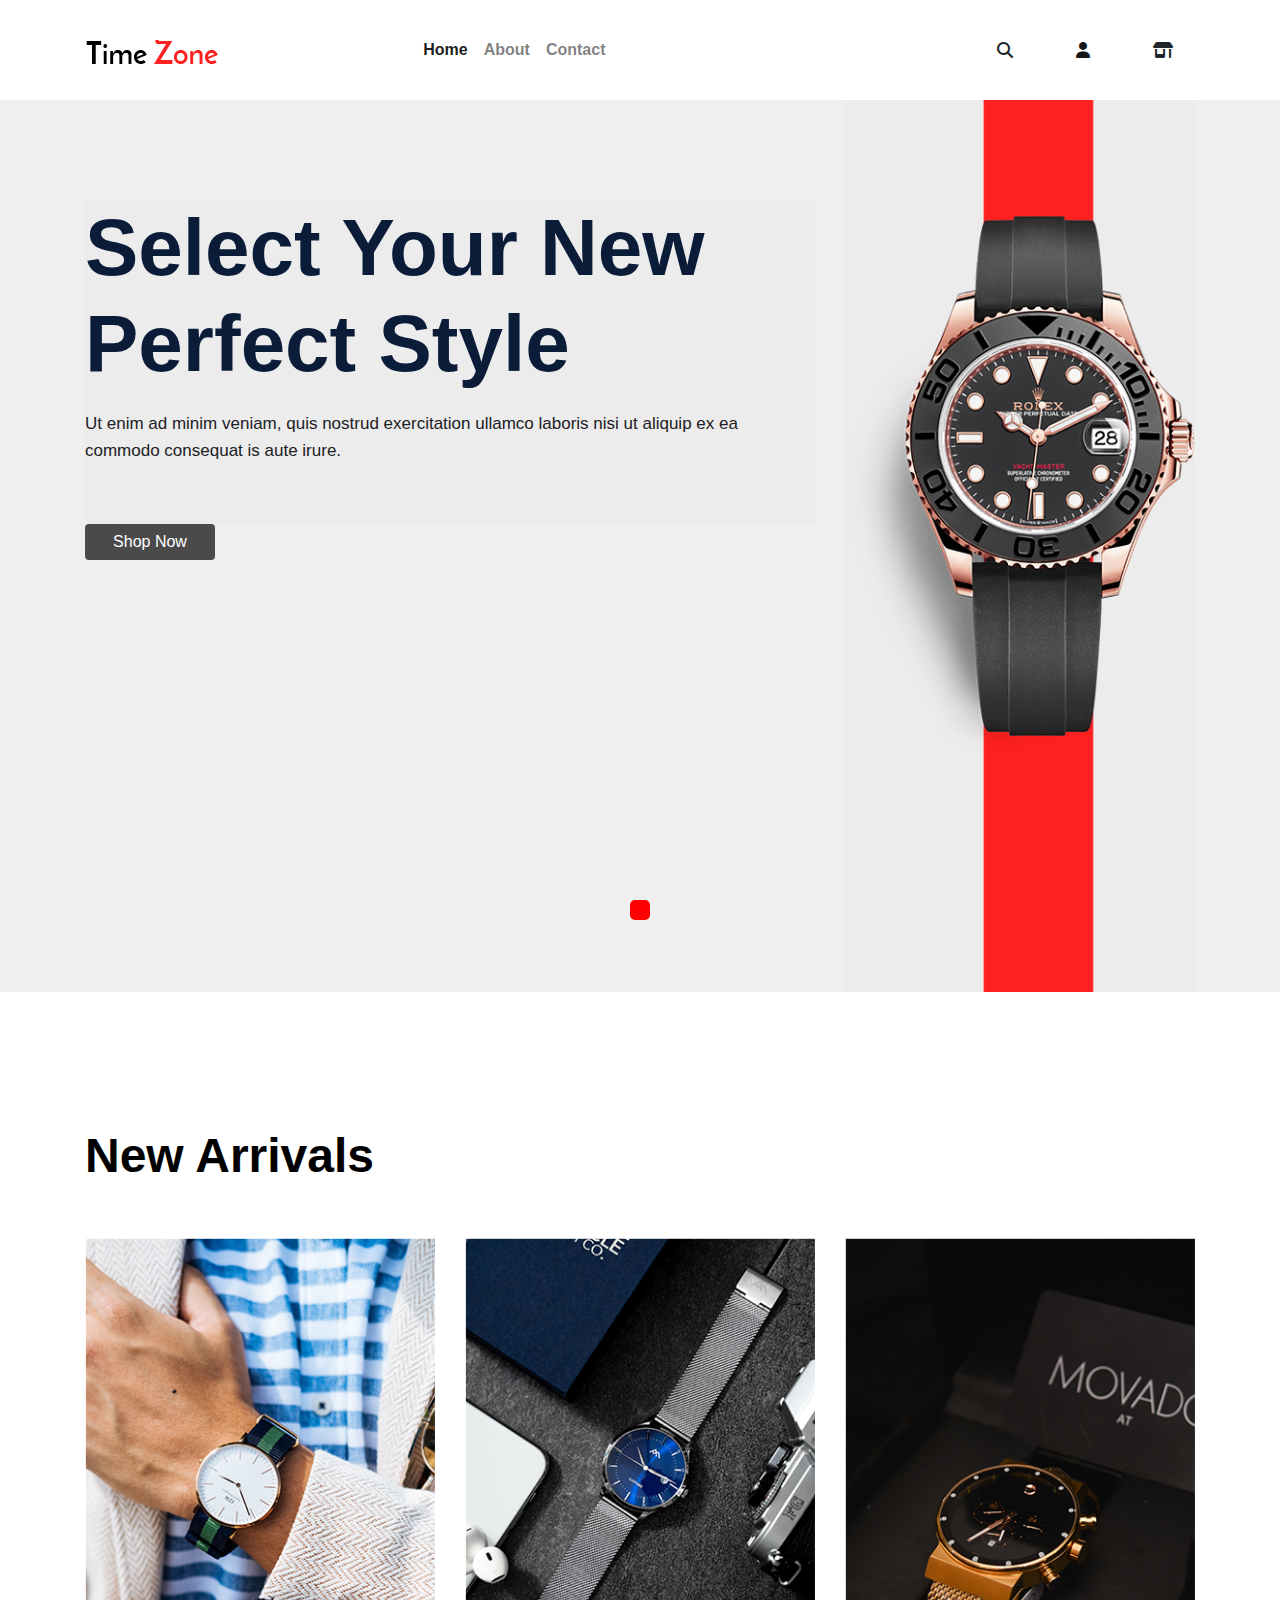
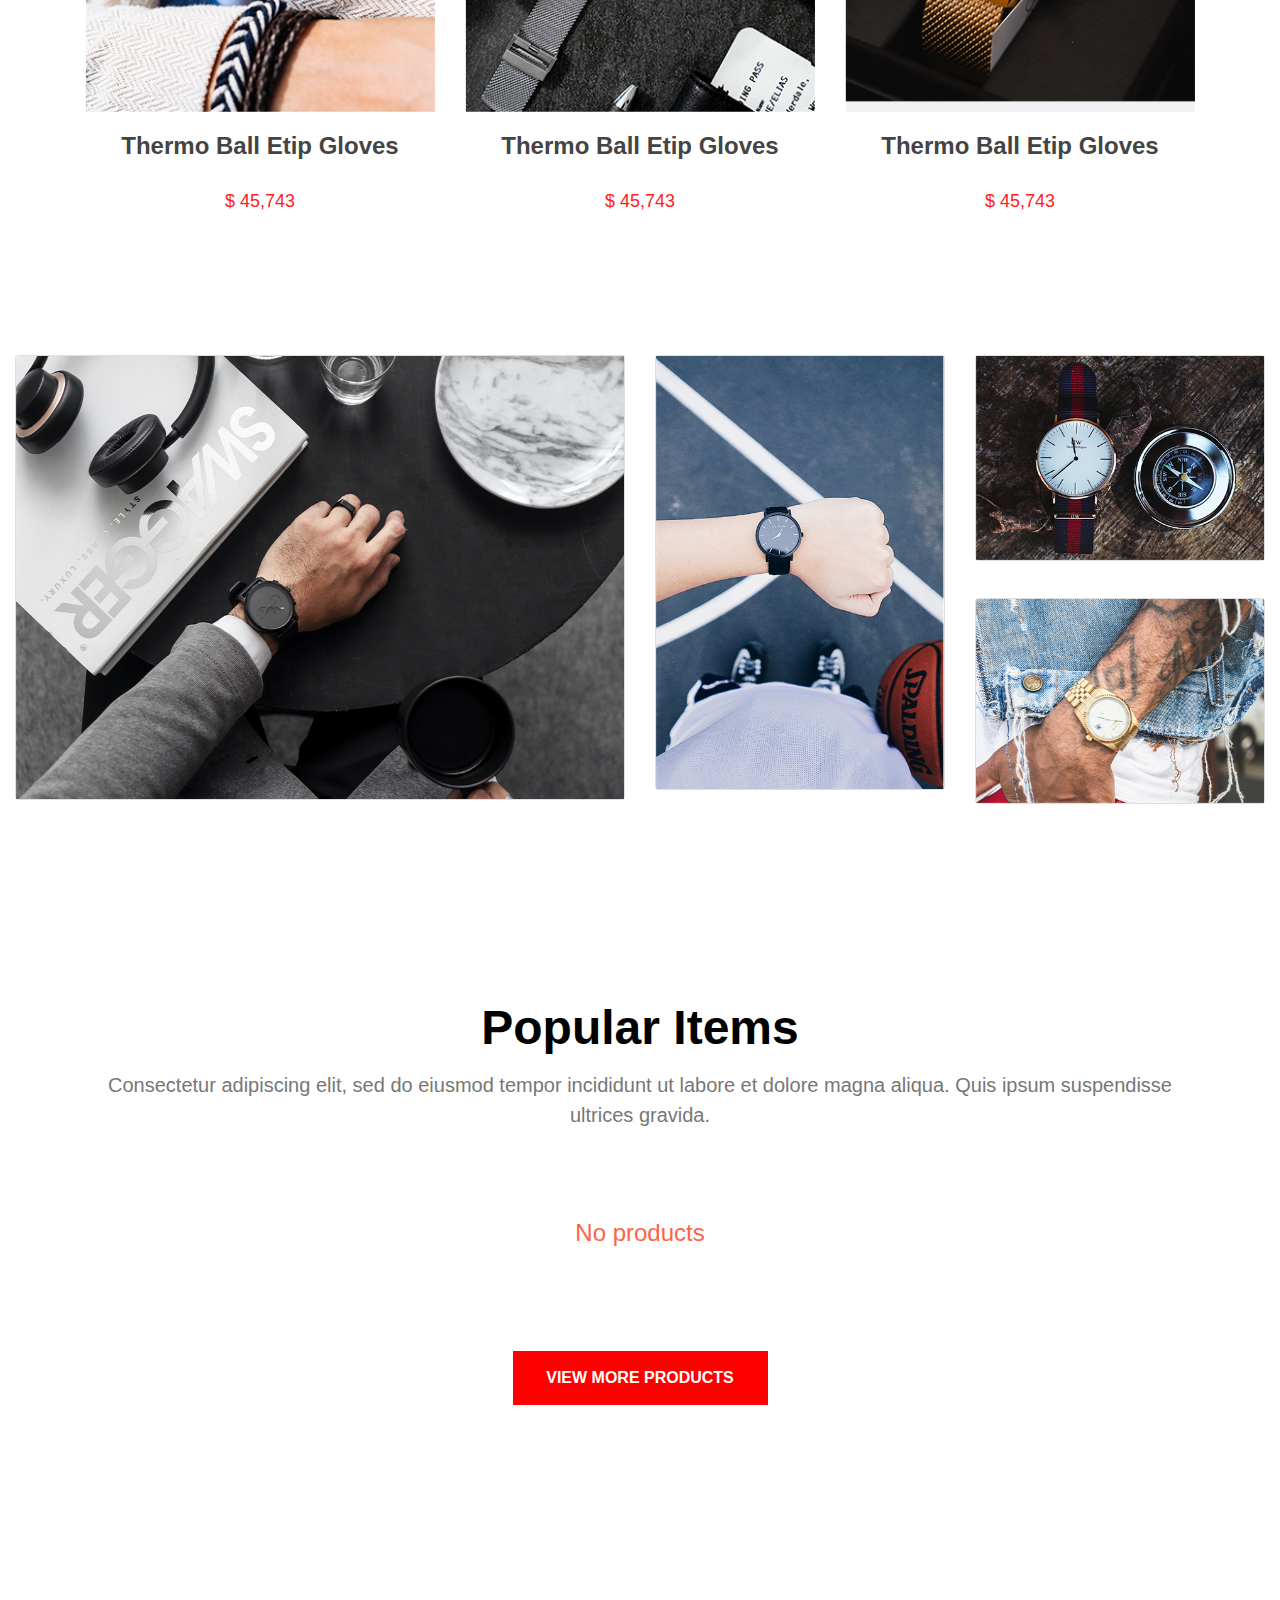
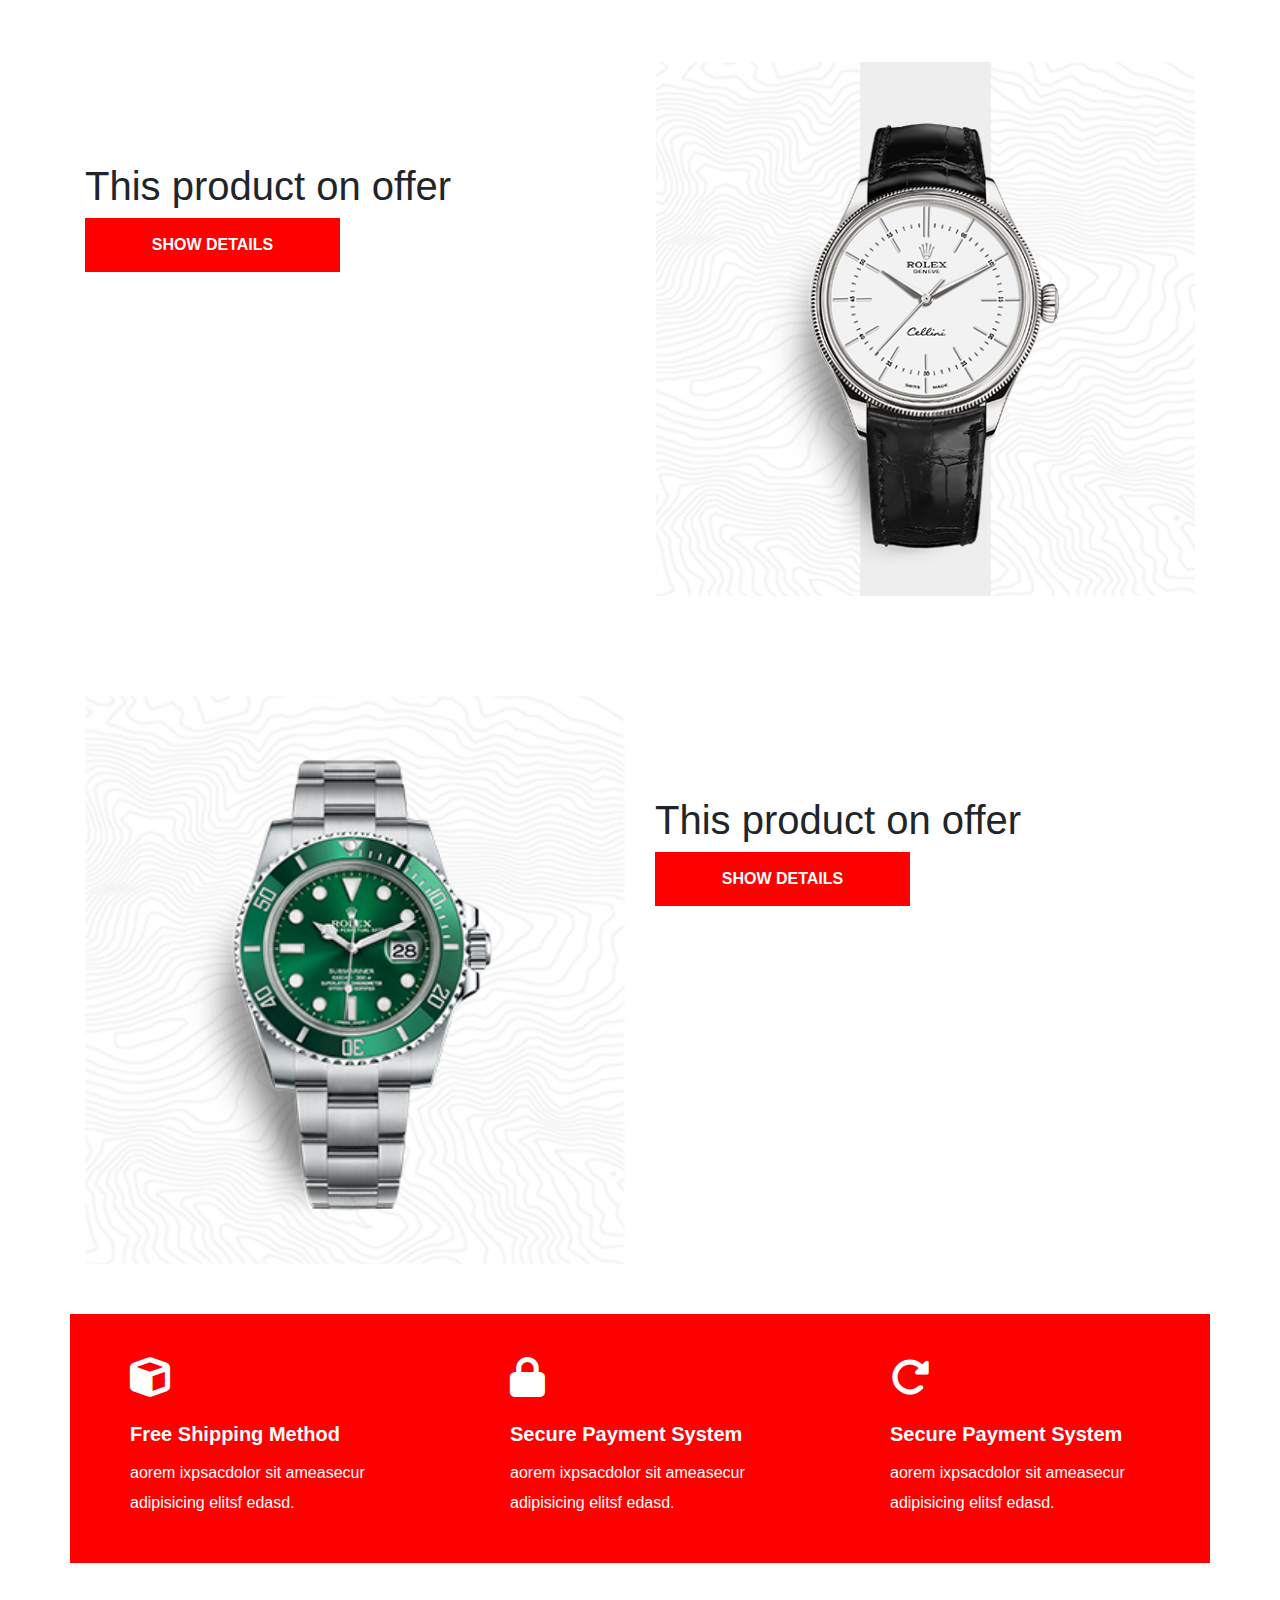
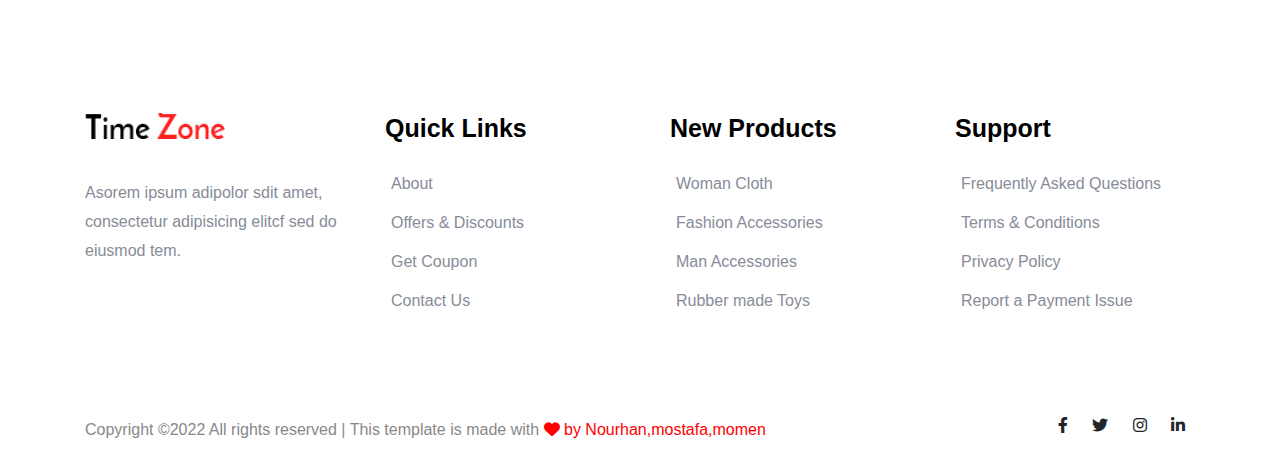
==== commit 0221d4fc: "l" ====
--- a/index.html
+++ b/index.html
@@ -60,7 +60,7 @@
                 <p data-animation="fadeInLeft" data-delay=".7s" data-duration="2000ms" class="" style="animation-delay: 0.7s;">Ut enim ad minim veniam, quis nostrud exercitation ullamco laboris nisi ut aliquip ex ea commodo consequat is aute irure.</p>
              </div>
              <button type="button" class="btn btn-secondary">
-                <a href="#">Shop Now</a>
+                <a href="#pop">Shop Now</a>
               </button>
         </div>
           <div class="col-lg-4 col-md-6 col-sm-12 hidden">
@@ -162,7 +162,7 @@
 </section>
 
 
-<section class="popular">
+<section id="pop" class="popular">
     <div class="container">
         <div class="section-tittle mb-70 text-center change">
             <h2>Popular Items</h2>
@@ -358,7 +358,7 @@
            <div class="face2">
             <p>Copyright ©2022 All rights reserved | This template is made with 
             <i class="fa-solid fa-heart"></i>
-            <a class="nour" href="https://colorlib.com/">by Nour</a></p>
+            <a class="nour" href="https://colorlib.com/">by Nourhan,mostafa,momen</a></p>
             
         
             </div>
--- a/css/main.css
+++ b/css/main.css
@@ -25,7 +25,7 @@
 header {
 	position: fixed;
 	width: 100%;
-	z-index: 1;
+	z-index: 5;
 }
 .color-head {
 	background-color: #fff;
